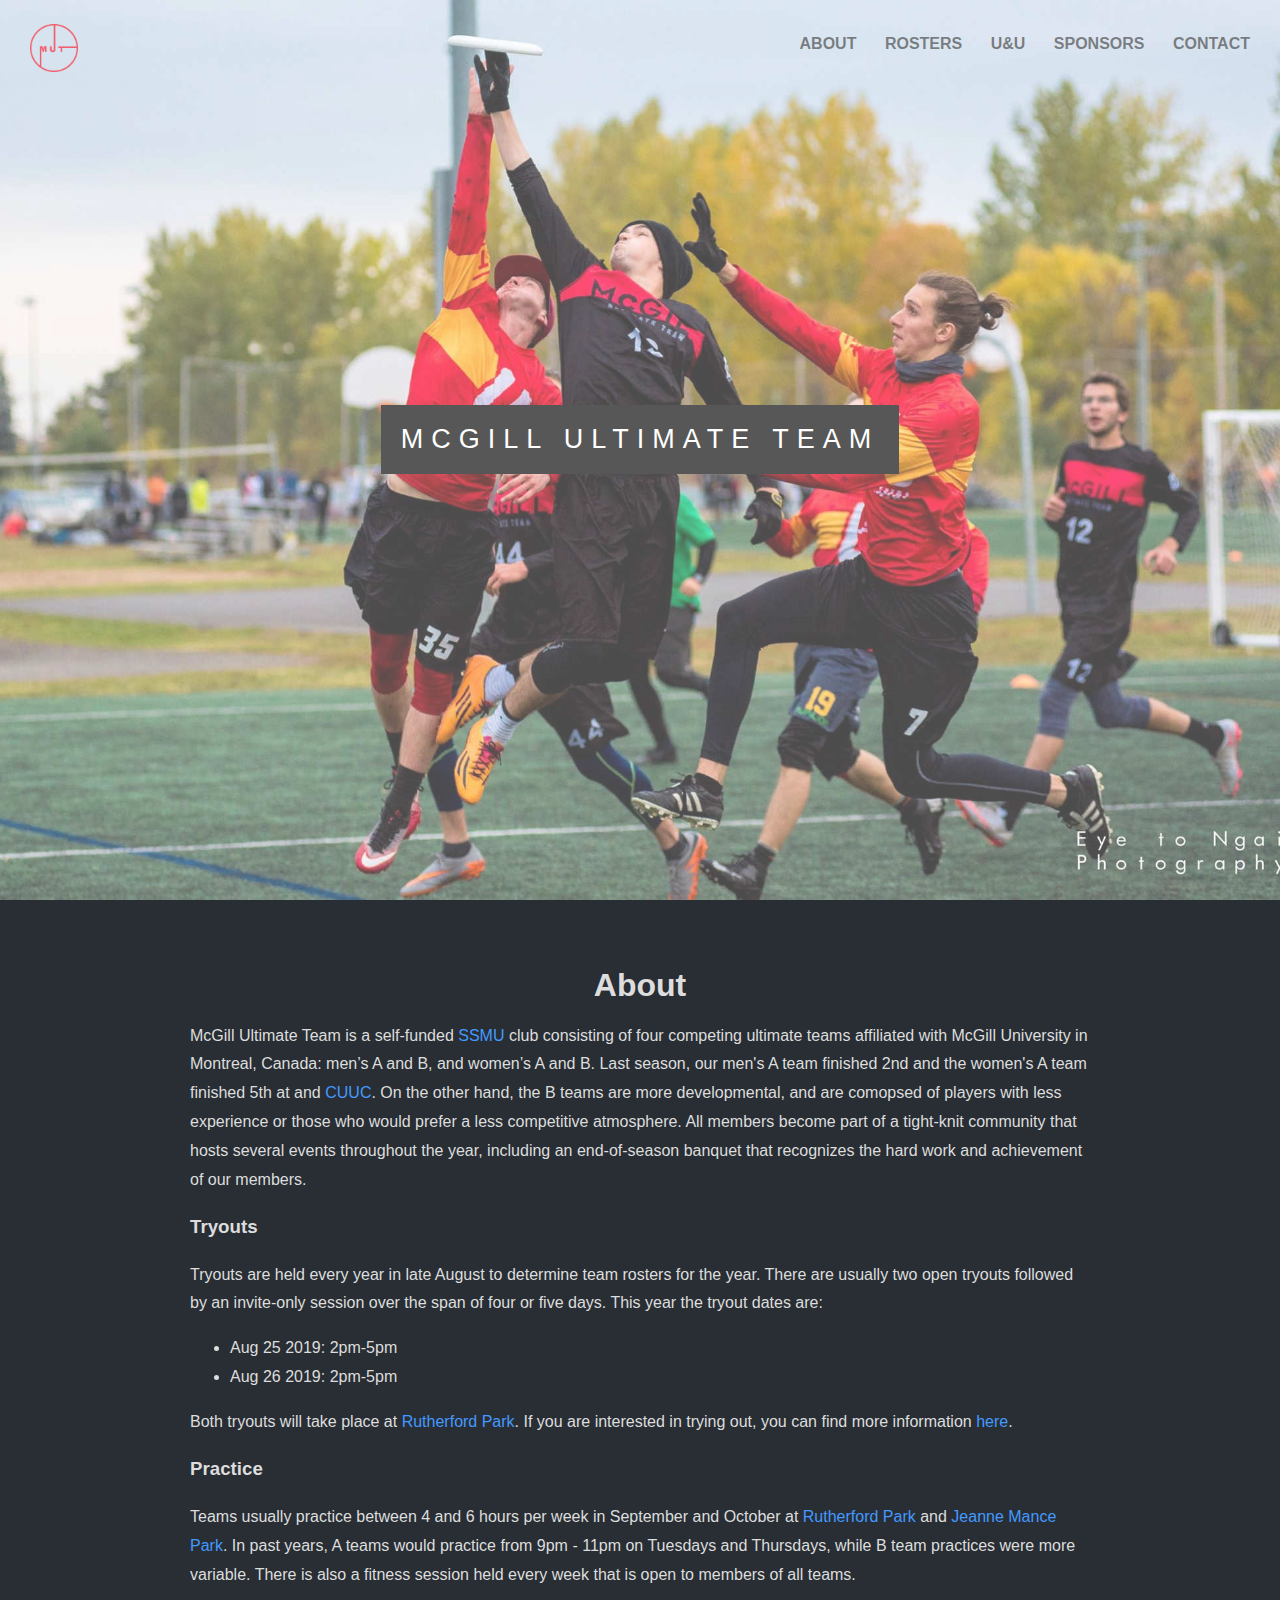
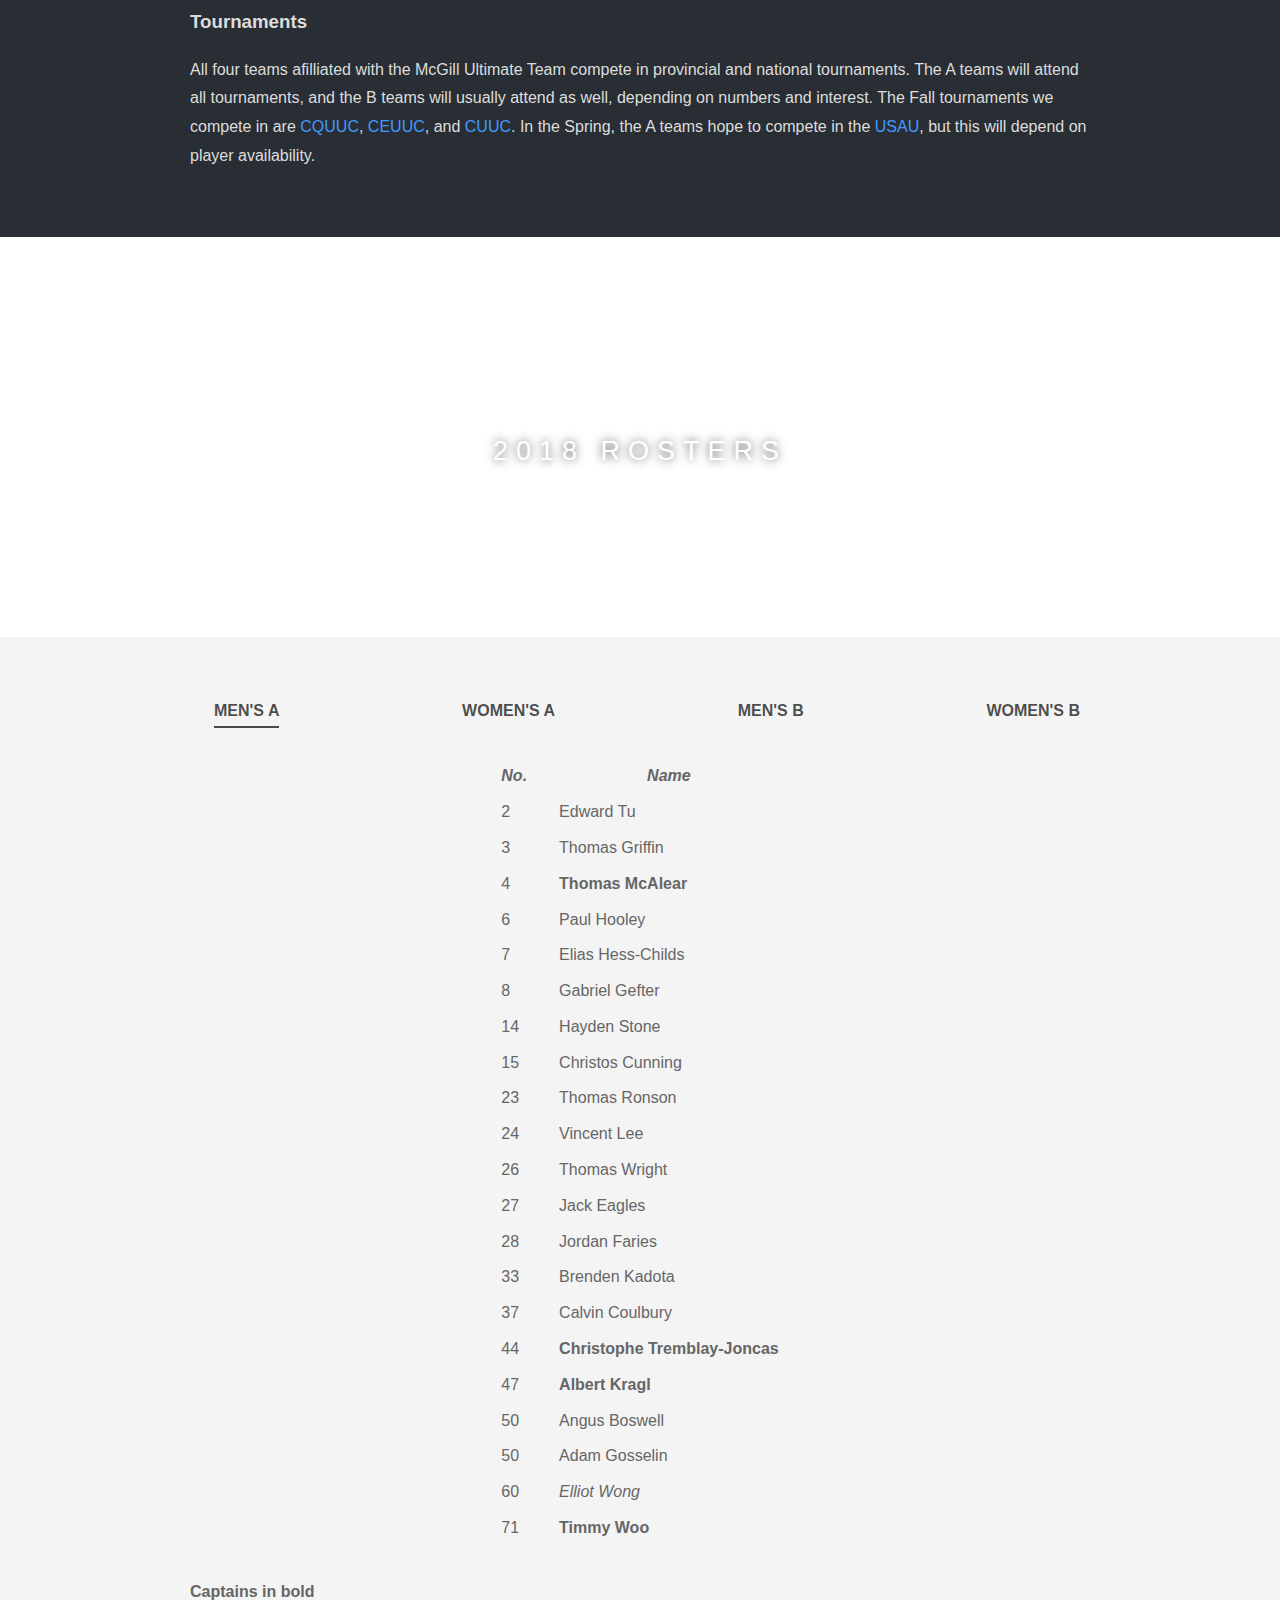
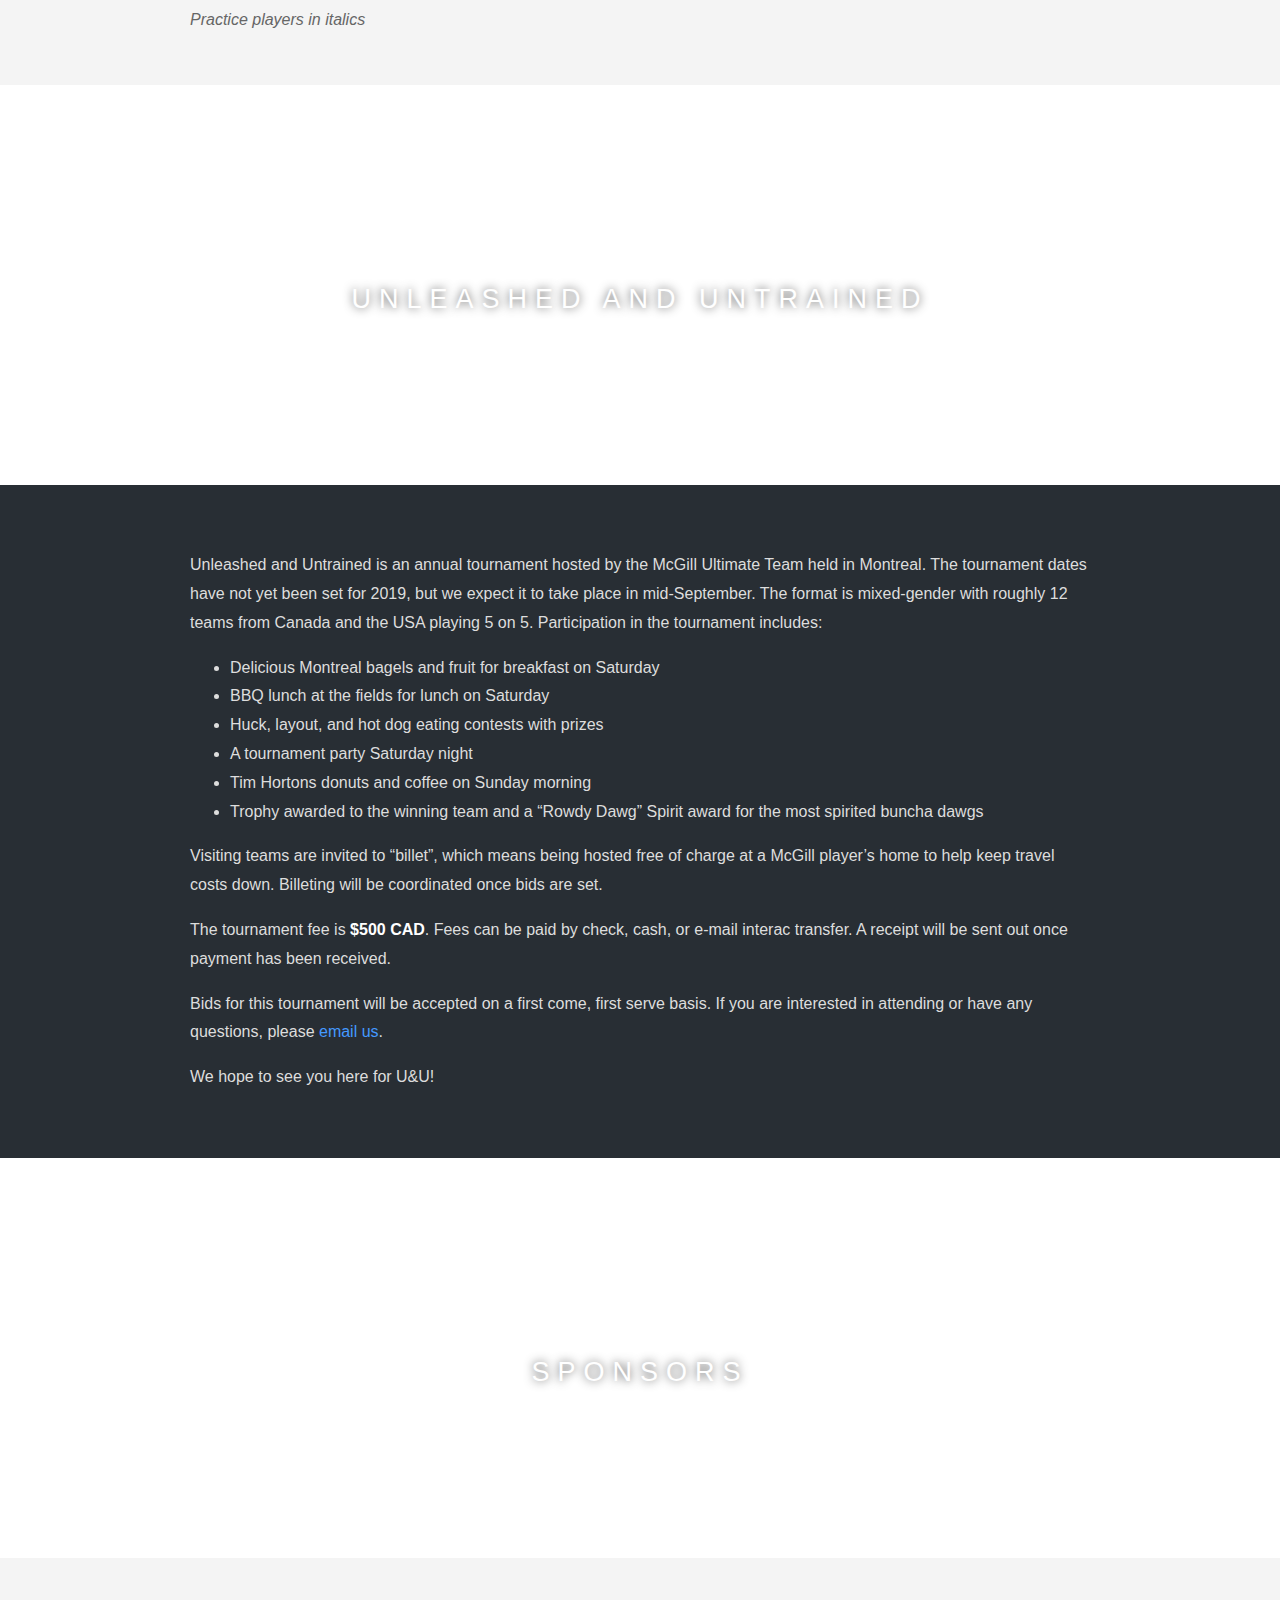
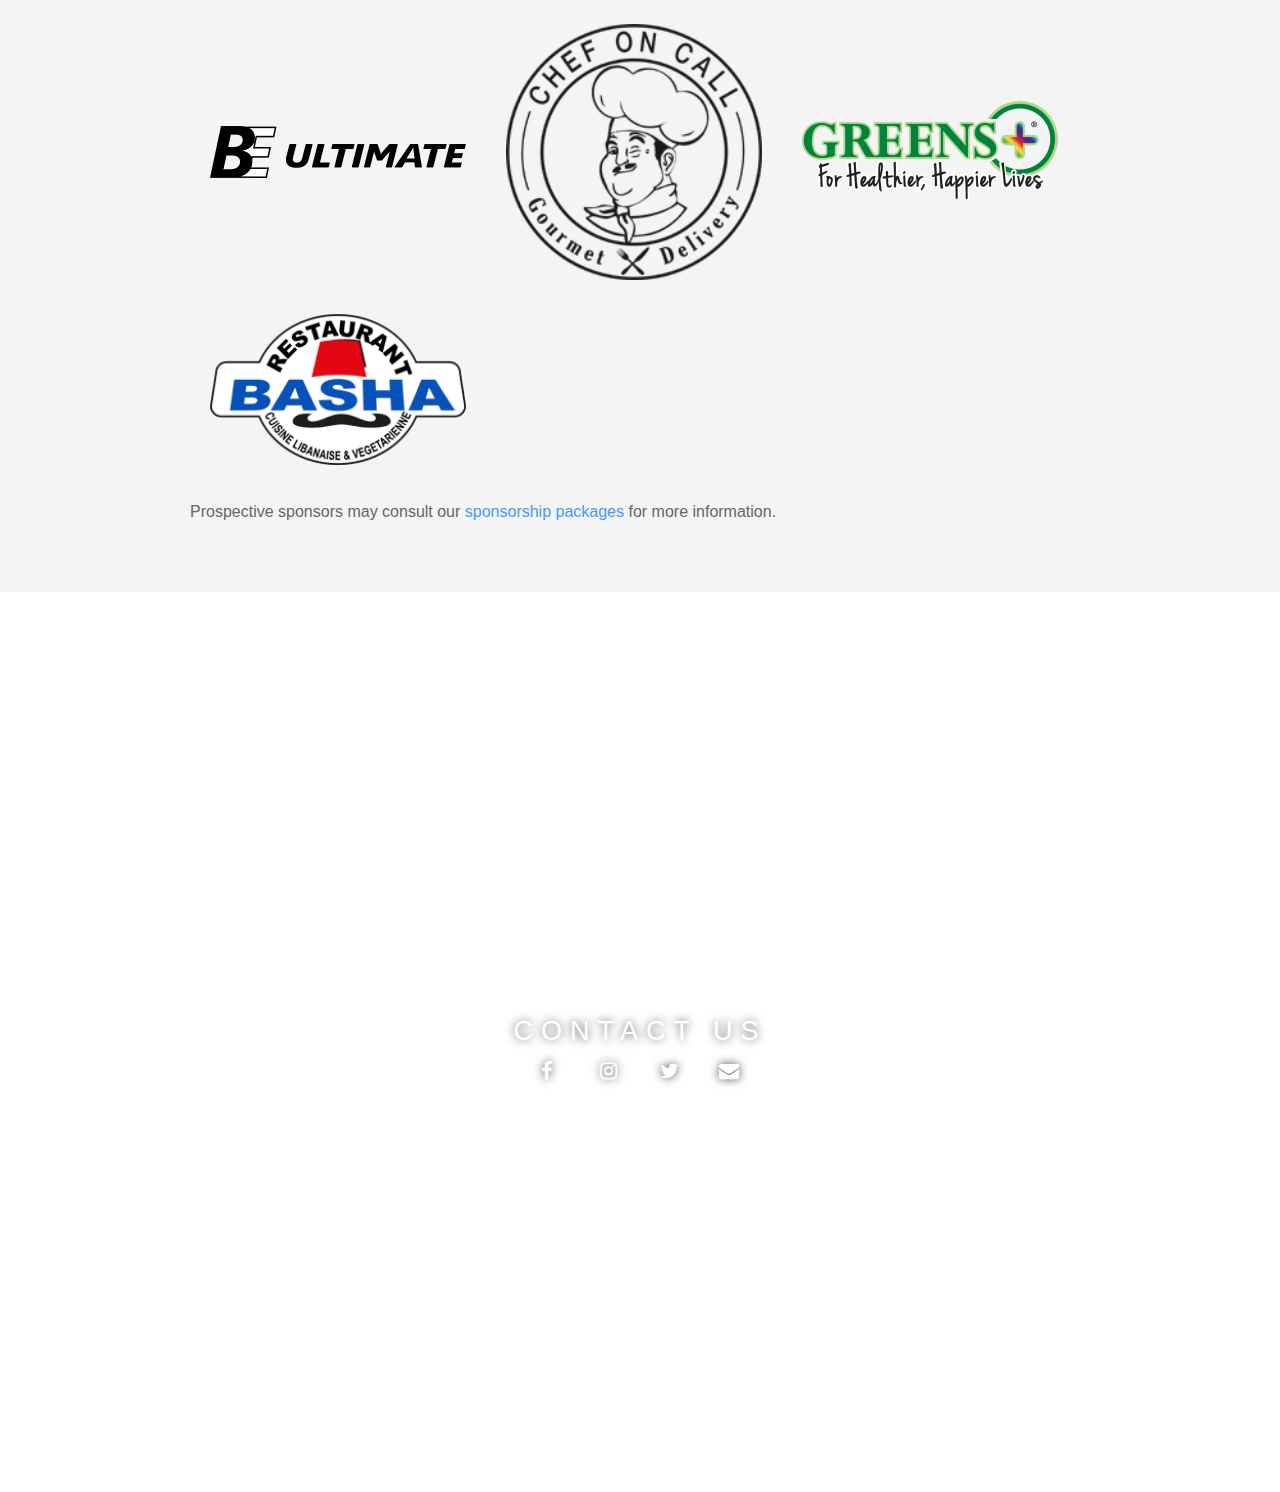
==== index.html @ 2e37d6cc "added 2019 tryout information" ====
<!DOCTYPE html>
<html lang="en">
<head>
    <meta charset="UTF-8">
    <meta name="viewport" content="width=device-width, initial-scale=1.0">
    <meta http-equiv="X-UA-Compatible" content="ie=edge">
    <link rel="stylesheet" href="https://cdnjs.cloudflare.com/ajax/libs/font-awesome/4.7.0/css/font-awesome.min.css">
    <link rel="stylesheet" href="/css/styles.css">
    <link rel="apple-touch-icon" sizes="180x180" href="/favicon/apple-touch-icon.png">
    <link rel="icon" type="image/png" sizes="32x32" href="/favicon/favicon-32x32.png">
    <link rel="icon" type="image/png" sizes="16x16" href="/favicon/favicon-16x16.png">
    <link rel="manifest" href="/favicon/site.webmanifest">
    <meta name="msapplication-TileColor" content="#da532c">
    <meta name="theme-color" content="#ffffff">
    <meta name="google-site-verification" content="FgUb_SBC4VTtTPXOZogwr8uGhumim3ZcW6LK8momOyA" />
    <title>McGill Ultimate Team</title>
</head>
<body>
    <div class="pimg1">
        <div class="logo">
            <img src="/img/logo.png" alt="">
        </div>
        <nav id="main-nav">
            <a href="#about" id="view-about">About</a>
            <a href="#roster" id="view-roster">Rosters</a>
            <a href="#uandu" id="view-uandu">U&amp;U</a>
            <a href="#sponsors" id="view-sponsors">Sponsors</a>
            <a href="#contact" id="view-contact">Contact</a>
            <a href="javascript:void(0);" class="icon" id="expand-nav">
                <i class="fa fa-bars"></i>
            </a>
        </nav>
        <div class="ptext">
            <span class="border">
                McGill Ultimate Team
            </span>
        </div>
    </div>

    <div class="section section-dark" id="about">
        <div class="section-text">
            <h1>About</h1>
            <p>
                McGill Ultimate Team is a self-funded <a href="https://ssmu.ca/" target="_blank">SSMU</a> club consisting of four competing ultimate teams affiliated with McGill University in Montreal, Canada: men’s A and B, and women’s A and B. Last season, our men's A team finished 2nd and the women's A team finished 5th at and <a href="https://canadianultimate.com/en_ca/canadian-university-ultimate-championships" target="_blank">CUUC</a>. On the other hand, the B teams are more developmental, and are comopsed of players with less experience or those who would prefer a less competitive atmosphere. All members become part of a tight-knit community that hosts several events throughout the year, including an end-of-season banquet that recognizes the hard work and achievement of our members.
            </p>
            <h3>Tryouts</h3>
            <p>
                Tryouts are held every year in late August to determine team rosters for the year. There are usually two open tryouts followed by an invite-only session over the span of four or five days. This year the tryout dates are:
                <ul>
                    <li>Aug 25 2019: 2pm-5pm</li>
                    <li>Aug 26 2019: 2pm-5pm</li>
                </ul>
                Both tryouts will take place at <a href="https://www.google.com/maps/place/Rutherford+Park/@45.5067225,-73.5821244,17z/data=!3m1!4b1!4m5!3m4!1s0x4cc91b7ed8a528b9:0x4886bb8aa940d06d!8m2!3d45.5067188!4d-73.5799304?hl=en" target="_blank">Rutherford Park</a>.

                If you are interested in trying out, you can find more information <a href="https://www.facebook.com/events/470593813741664" target="_blank">here</a>.
            </p>
            <h3>Practice</h3>
            <p>
                Teams usually practice between 4 and 6 hours per week in September and October at <a href="https://www.google.com/maps/place/Rutherford+Park/@45.5067225,-73.5821244,17z/data=!3m1!4b1!4m5!3m4!1s0x4cc91b7ed8a528b9:0x4886bb8aa940d06d!8m2!3d45.5067188!4d-73.5799304?hl=en" target="_blank">Rutherford Park</a> and <a href="https://www.google.com/maps/place/Jeanne-Mance+Park/@45.5138534,-73.5802589,17z/data=!4m5!3m4!1s0x4cc91a328780153f:0x3727e82292bff170!8m2!3d45.5152453!4d-73.5830235?hl=en" target="_blank">Jeanne Mance Park</a>. In past years, A teams would practice from 9pm - 11pm on Tuesdays and Thursdays, while B team practices were more variable. There is also a fitness session held every week that is open to members of all teams.
            </p>
            <h3>Tournaments</h3>
            <p>
                All four teams afilliated with the McGill Ultimate Team compete in provincial and national tournaments. The A teams will attend all tournaments, and the B teams will usually attend as well, depending on numbers and interest. The Fall tournaments we compete in are <a href="https://fqu.ca/evenements/?eventCat=CQUUC" target="_blank">CQUUC</a>, <a href="https://canadianultimate.com/canadian-eastern-university-ultimate-championships-ceuuc" target="_blank">CEUUC</a>, and <a href="https://canadianultimate.com/en_ca/canadian-university-ultimate-championships" target="_blank">CUUC</a>. In the Spring, the A teams hope to compete in the <a href="https://www.usaultimate.org/college/" target="_blank">USAU</a>, but this will depend on player availability.
            </p>
        </div>
    </div>

    <div class="pimg2" id="roster-title">
        <div class="ptext">
            <span class="border trans">
                2018 Rosters
            </span>
        </div>
    </div>

    <div class="section section-light" id="roster">
        <div class="section-text">
            <div class="wrapper">
                <nav id="roster-nav">
                    <a href="#mens-a" id="view-ma" class="highlight">Men's A</a>
                    <a href="#womens-a" id="view-wa">Women's A</a>
                    <a href="#mens-b" id="view-mb">Men's B</a>
                    <a href="#womens-b" id="view-wb">Women's B</a>
                </nav>
            </div>
            <br>
            <div class="row">
                <div class="column">
                    <table id="roster-table">
                        <thead>
                            <tr>
                                <th>No.</th>
                                <th>Name</th>
                            </tr>
                        </thead>
                        <tbody>
                            <tr><td>2</td><td>Edward Tu</td></tr><tr><td>3</td><td>Thomas Griffin</td></tr><tr><td>4</td><td><strong>Thomas McAlear</strong></td></tr><tr><td>6</td><td>Paul Hooley</td></tr><tr><td>7</td><td>Elias Hess-Childs</td></tr><tr><td>8</td><td>Gabriel Gefter</td></tr><tr><td>14</td><td>Hayden Stone</td></tr><tr><td>15</td><td>Christos Cunning</td></tr><tr><td>23</td><td>Thomas Ronson</td></tr><tr><td>24</td><td>Vincent Lee</td></tr><tr><td>26</td><td>Thomas Wright</td></tr><tr><td>27</td><td>Jack Eagles</td></tr><tr><td>28</td><td>Jordan Faries</td></tr><tr><td>33</td><td>Brenden Kadota</td></tr><tr><td>37</td><td>Calvin Coulbury</td></tr><tr><td>44</td><td><strong>Christophe Tremblay-Joncas</strong></td></tr><tr><td>47</td><td><strong>Albert Kragl</strong></td></tr><tr><td>50</td><td>Angus Boswell</td></tr><tr><td>50</td><td>Adam Gosselin</td></tr><tr><td>60</td><td><i>Elliot Wong</i></td></tr><tr><td>71</td><td><strong>Timmy Woo</strong></td></tr>
                        </tbody>
                    </table>
                </div>
            </div>
            <br>
            <strong>Captains in bold</strong>
            <br>
            <i>Practice players in italics</i>
        </div>
    </div>

    <div class="pimg3" id="uandu-title">
        <div class="ptext">
            <span class="border trans">
                Unleashed and Untrained
            </span>
        </div>
    </div>

    <div class="section section-dark" id="uandu">
        <div class="section-text">
            <p>
                Unleashed and Untrained is an annual tournament hosted by the McGill Ultimate Team held in Montreal. The tournament dates have not yet been set for 2019, but we expect it to take place in mid-September. The format is mixed-gender with roughly 12 teams from Canada and the USA playing 5 on 5. Participation in the tournament includes:
            </p>
            <ul>
                <li>Delicious Montreal bagels and fruit for breakfast on Saturday</li>
                <li>BBQ lunch at the fields for lunch on Saturday</li>
                <li>Huck, layout, and hot dog eating contests with prizes</li>
                <li>A tournament party Saturday night</li>
                <li>Tim Hortons donuts and coffee on Sunday morning</li>
                <li>Trophy awarded to the winning team and a “Rowdy Dawg” Spirit award for the most spirited buncha dawgs</li>
            </ul>
            <p>
                Visiting teams are invited to “billet”, which means being hosted free of charge at a McGill player’s home to help keep travel costs down. Billeting will be coordinated once bids are set.
            </p>
            <p>
                The tournament fee is <strong>$500 CAD</strong>. Fees can be paid by check, cash, or e-mail interac transfer. A receipt will be sent out once payment has been received.
            </p>
            <p>
                Bids for this tournament will be accepted on a first come, first serve basis. If you are interested in attending or have any questions, please <a href="mailto:unleashedanduntrained@gmail.com">email us</a>.
            <p>
                We hope to see you here for U&amp;U!
            </p>
        </div>
    </div>

    <div class="pimg4" id="sponsor-title">
        <div class="ptext">
            <span class="border trans">
                Sponsors
            </span>
        </div>
    </div>

    <div class="section section-light" id="sponsors">
        <div class="section-text">
            <div id="sponsor-list">
                <!-- .sponsor-logo triggers adblock, so these divs are .company-logo -->
                <div class="company-logo">
                    <a href="https://beultimate.com/" target="_blank">
                        <img src="/img/be_ultimate_logo.png" alt="BE Ultimate">
                    </a>
                </div>
                <div class="company-logo">
                    <a href="http://www.chefoncalldelivery.com/" target="_blank">
                        <img src="/img/chef_on_call_logo.png" alt="Chef On Call">
                    </a>
                </div>
                <div class="company-logo">
                    <a href="http://www.greensplus.com" target="_blank">
                        <img src="/img/greens-plus-logo-960x382.png" alt="Green's Plus">
                    </a>
                </div>
                <div class="company-logo">
                    <a href="https://basharestaurants.com/" target="_blank">
                        <img src="/img/basha_logo.png" alt="Basha">
                    </a>
                </div>
            </div>
            <p>
                Prospective sponsors may consult our <a href="/docs/mut_sponsorship.pdf" target="_blank">sponsorship packages</a> for more information.
            </p>
        </div>
    </div>

    <div class="pimg5" id="contact">
        <div class="ptext">
            <span class="border trans">
                Contact Us
                <div id="social">
                    <a href="https://www.facebook.com/mcgillultimateteam" target="_blank" class="fa fa-facebook"></a>
                    <a href="https://www.instagram.com/mcgillultimate" target="_blank" class="fa fa-instagram"></a>
                    <a href="https://twitter.com/mcgillultimate" target="_blank" class="fa fa-twitter"></a>
                    <a href="mailto:mcgillultimate@gmail.com" target="_blank" class="fa fa-envelope"></a>
                </div>
            </span>
        </div>
    </div>

    <script
    src="//code.jquery.com/jquery-3.3.1.min.js"
    integrity="sha256-FgpCb/KJQlLNfOu91ta32o/NMZxltwRo8QtmkMRdAu8="
    crossorigin="anonymous"></script>

    <script src="/js/main.js"></script>
    
</body>
</html>
---- css/styles.css ----
body, html {
    height: 100%;
    margin: 0;
    font-size: 16px;
    font-family: "Lato", sans-serif;
    font-weight: 400;
    line-height: 1.8em;
    color: #666;
}

/* ---Logo and Navigation--- */

.logo {
    float: left;
    margin: 24px 0 0 30px;
}

.logo img {
    width: 48px;
}

#main-nav {
    float: right;
    margin: 30px 30px 0 0;
}

nav a {
    display: inline-block;
    margin-left: 24px;
    font-size: 16px;
    font-weight: 700;
    text-transform: uppercase;
    color: rgba(1, 1, 1, 0.7);
    text-decoration: none;
}

#roster-nav {
    float: center;
    margin: 10px 10px 0 0;
}

nav a:hover {
    color: #000;
}

nav a.icon {
    display: none;
}

.highlight {
    border-bottom: 2px solid rgba(1, 1, 1, 0.7);
}

/* ---Parallax Images--- */

.pimg1, .pimg2, .pimg3, .pimg4, .pimg5 {
    opacity: 0.7;
    position: relative;
    background-position: center;
    background-size: cover;
    background-repeat: no-repeat;
    background-attachment: fixed;
}

.pimg1 {
    background-image: url(../img/background.jpg);
    min-height: 100%;
}

.pimg2 {
    background-image: url(../img/on_the_line.jpg);
    min-height: 400px;
}

.pimg3 {
    background-image: url(../img/women_a_cheer.jpg);
    min-height: 400px;
}

.pimg4 {
    background-image: url(../img/amy_throw.jpg);
    min-height: 400px;
}

.pimg5 {
    background-image: url(../img/jordan.jpg);
    min-height: 100%;
}

.ptext {
    position: absolute;
    top: 45%;
    width: 100%;
    text-align: center;
    color: #000;
    font-size: 27px;
    letter-spacing: 8px;
    text-transform: uppercase;
}

.ptext .border {
    background-color: #111;
    color: #fff;
    padding: 20px;
    display: inline-block;
}

.ptext .border.trans{
    background-color:transparent;
    text-shadow: 0 0 10px #000;
}

/* ---Sections--- */

.section {
    padding: 50px 30px;
}

.section h1 {
    text-align: center;
}

.section-light {
    background-color: #f4f4f4;
    color: #666;
}

.section-dark {
    background-color: #282e34;
    color: #ddd;
}

.section-dark strong {
    color: #fff;
}

.section-text {
    text-align: left;
    max-width: 900px;
    margin: auto;
}

.section a {
    color: #4499ff;
    text-decoration: none;
}

.row {
    display: flex;
}

.row .column {
    display: inline-block;
    margin: auto;
}

.row .column table {
    border-spacing: 30px 5px;
}

.row .column th {
    text-align: center;
    font-style: italic;
}

/* ---Special Formatting--- */

#roster-nav a {
    display: flex;
    font-size: 16px;
    font-weight: 700;
    text-transform: uppercase;
    color: rgba(1, 1, 1, 0.7);
    text-decoration: none;
}

#roster-nav {
    display: flex; 
    justify-content: space-between;
    flex-flow: row wrap;
}

#sponsor-list {
    margin: 0 auto;
    width: 900px;
    padding-left: 0;
    font-size: 0;
}

.company-logo {
    display: inline-block;
    font-size: 18px;
    list-style-type: none;
    width: 256px;
    line-height: 50px;
    margin: 16px 20px;
    box-sizing: border-box;
    text-align: center;
}

.company-logo img {
    width: 256px;
    transition: opacity .2s, visibility .2s;
    vertical-align: middle;
}

.company-logo img:hover {
    opacity: 0.7;
}

#social {
    text-align: center;
}

/* ---Font Awesome Icons--- */
div > .fa {
    padding: 10px;
    font-size: 20px;
    width: 20px;
    text-align: center;
	text-decoration: none;
	/* border-radius: 50%; */
    margin: 5px 2px;
	/* background: #444; */
	color: #fff;
}

div > .fa:hover {
    opacity: 0.7;
}

/* ---Different Screen Sizes--- */

@media screen and (max-width: 720px) {
    .pimg1, .pimg2, .pimg3, .pimg4, .pimg5 {
        background-attachment: scroll;
    }

    nav a {
        display: none;
    }

    nav a.icon {
        float: right;
        display: block;
    }

    nav.responsive {
        position: relative;
    }

    nav.responsive a.icon {
        position: absolute;
        right: 0;
        top: 0;
    } 

    nav.responsive a {
        float: none;
        display: block;
        text-align: left;
    }
}

@media screen and (min-width: 721px) and (max-width: 1020px) {
    #sponsor-list {
        width: 600px;
    }
}

@media screen and (min-width: 421px) and (max-width: 720px) {
    #sponsor-list {
        width: 300px;
    }
}

@media screen and (max-width: 420px) {
    #sponsor-list {
        width: 100%;
    }

    .company-logo {
        width: 100%;
        padding: 16px 16px;
        margin: 0;
    }

    .company-logo img {
        width: 100%;
    }
}

@media screen and (max-width: 489px) {
    #roster-nav {
        display: inline-block;
        text-align: center;
    }
    .wrapper {
        display: flex;
        justify-content: center;
        align-items: center;
    }
}
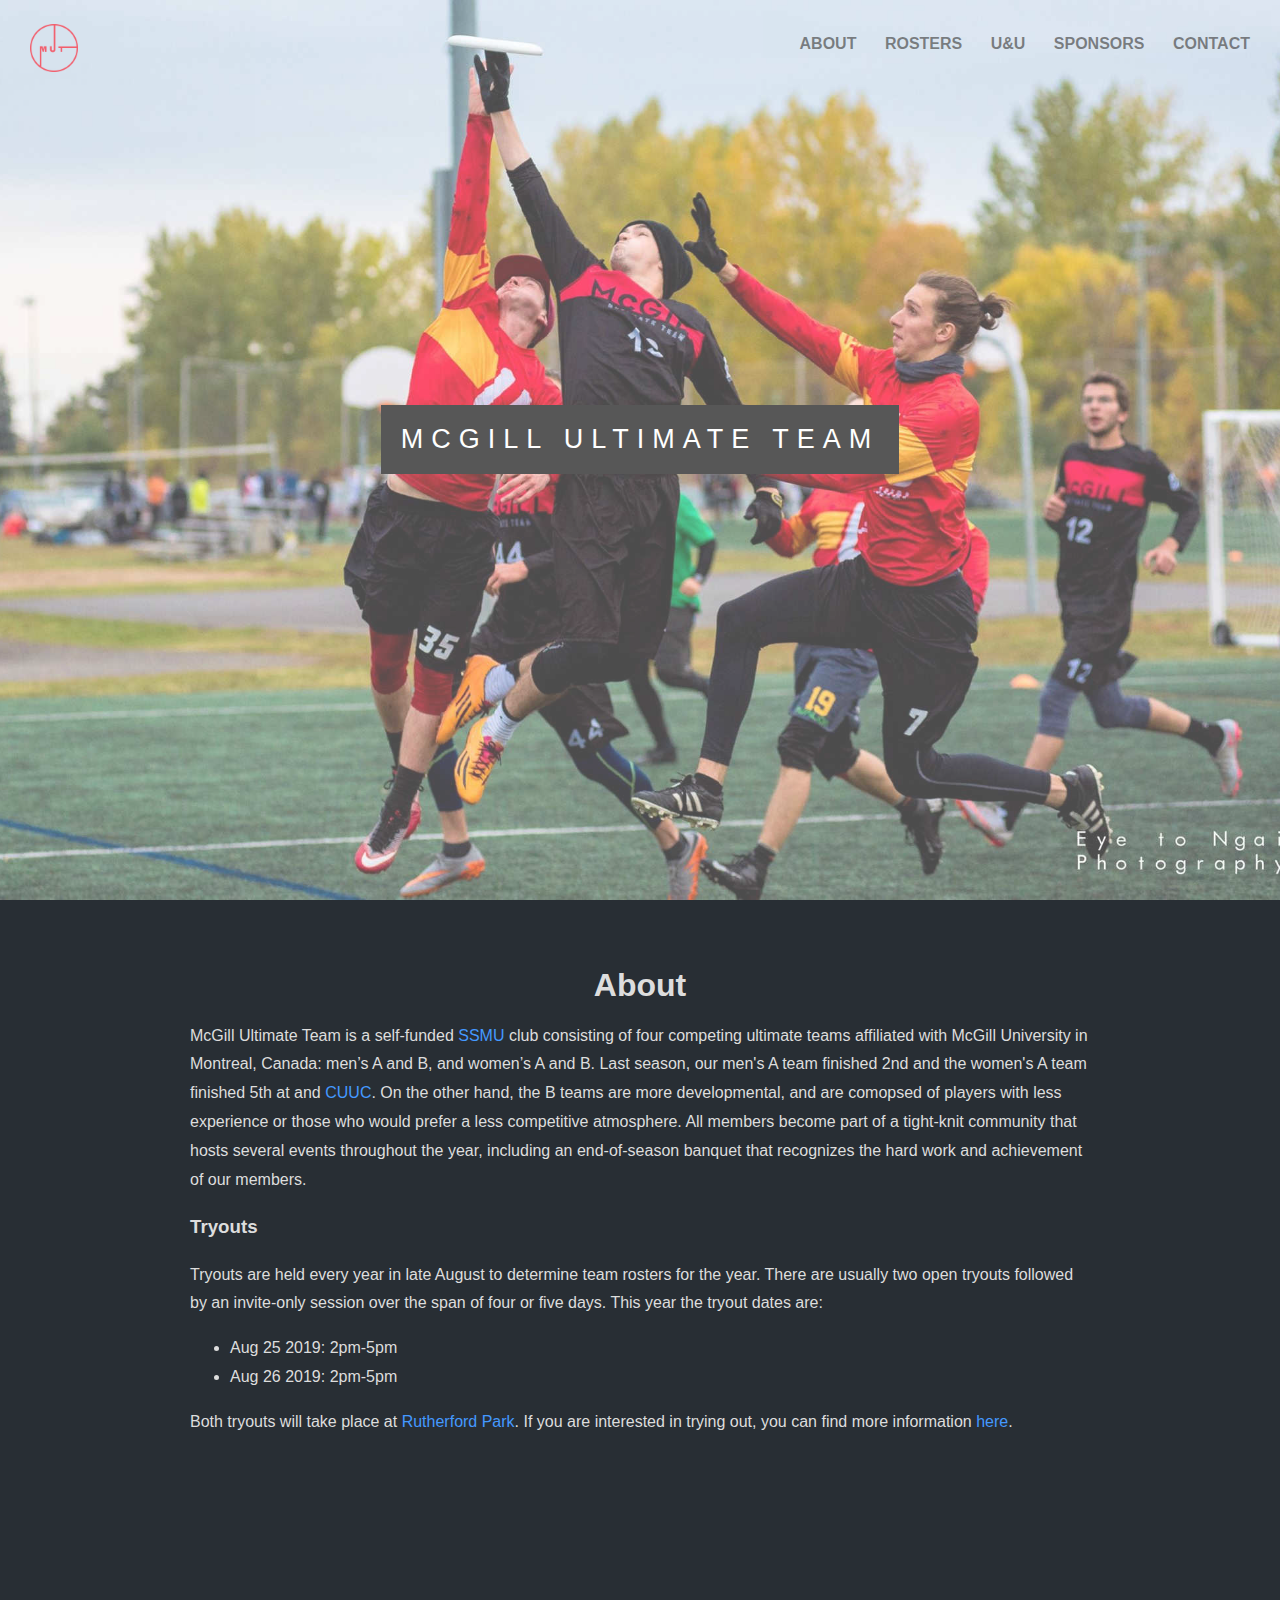
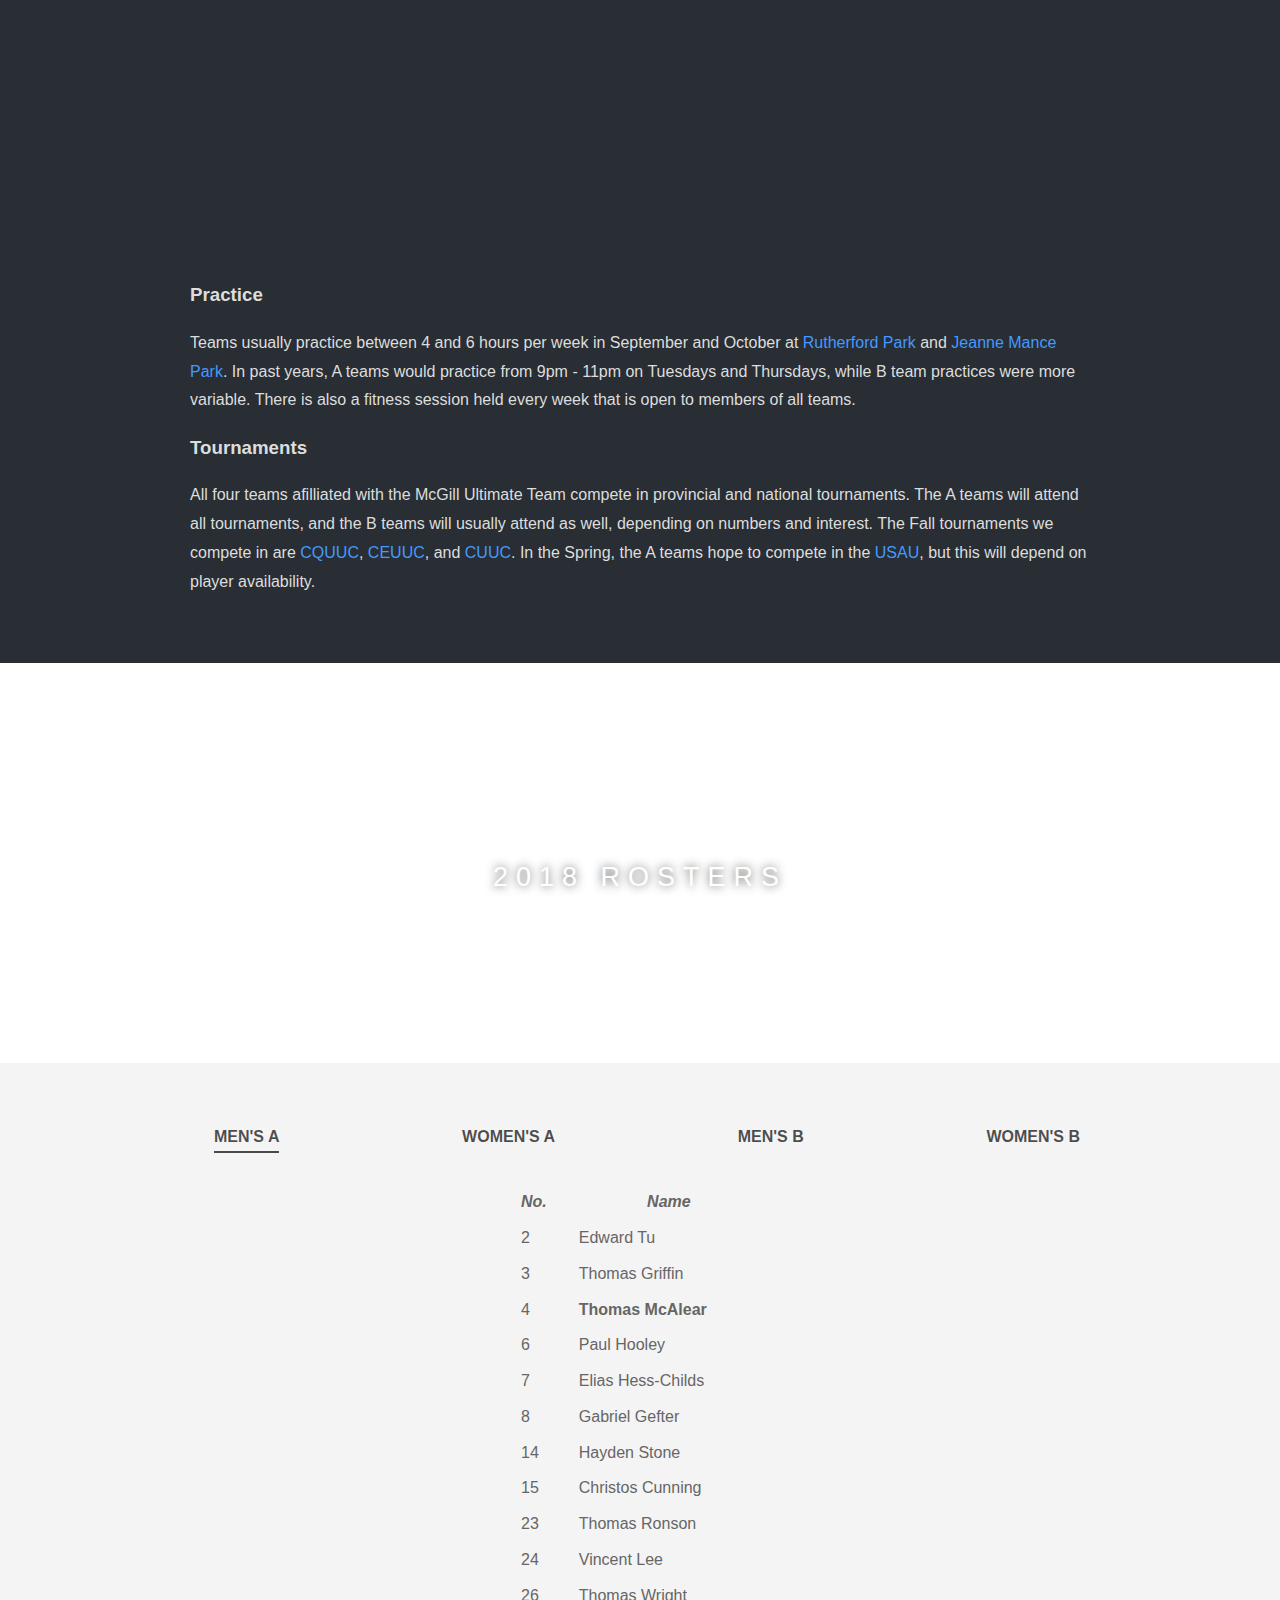
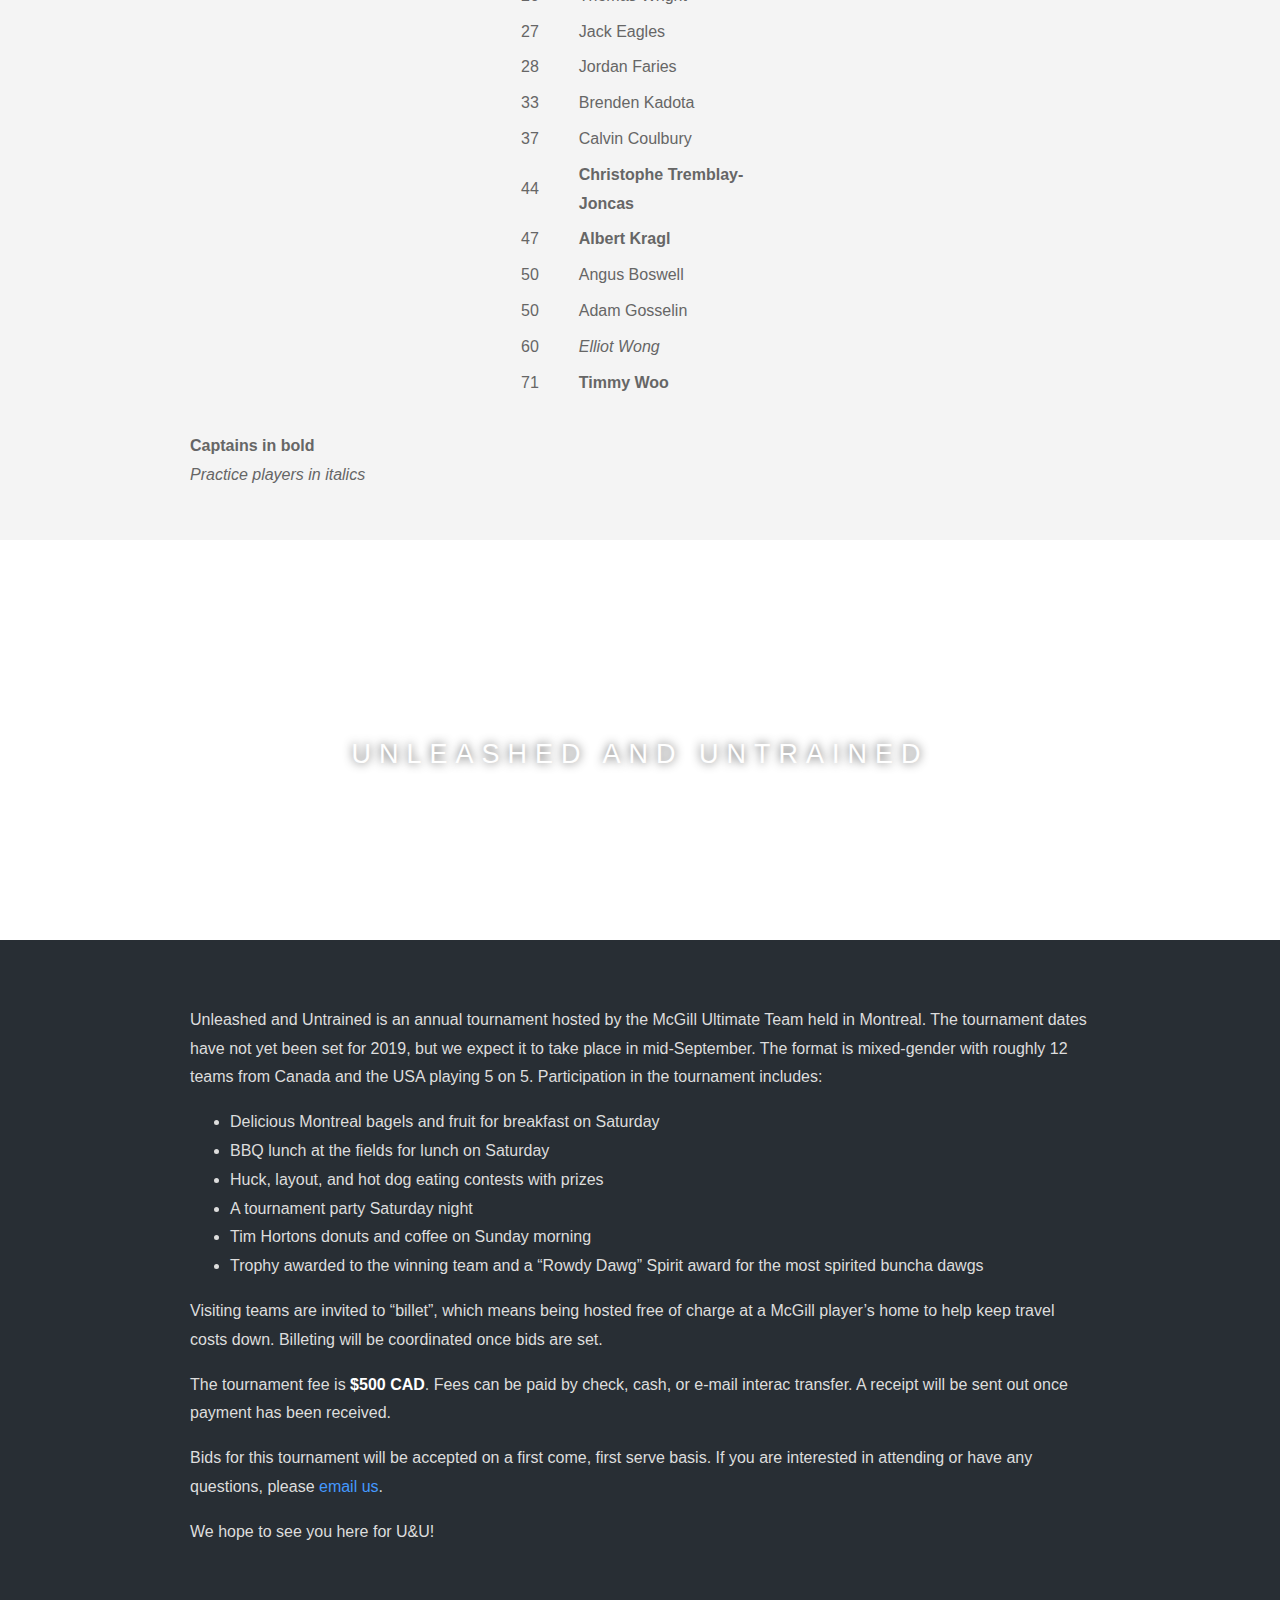
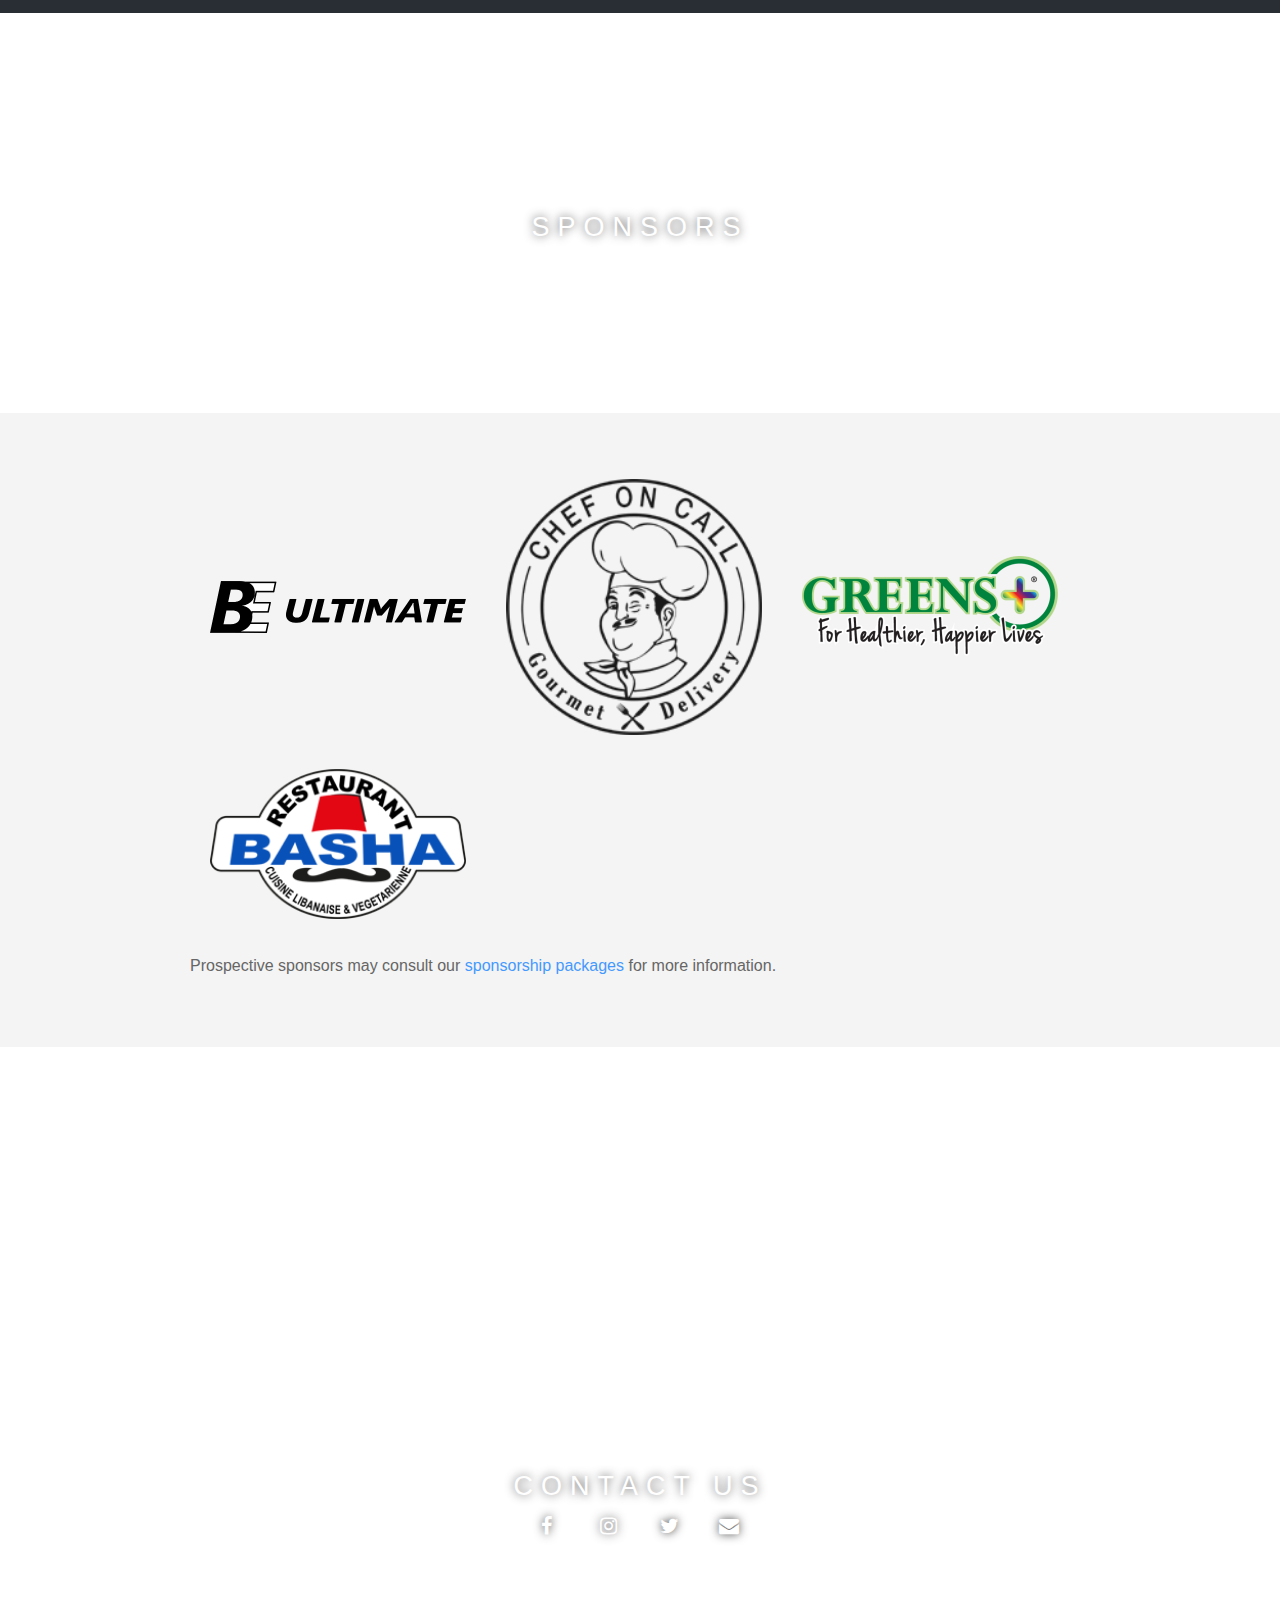
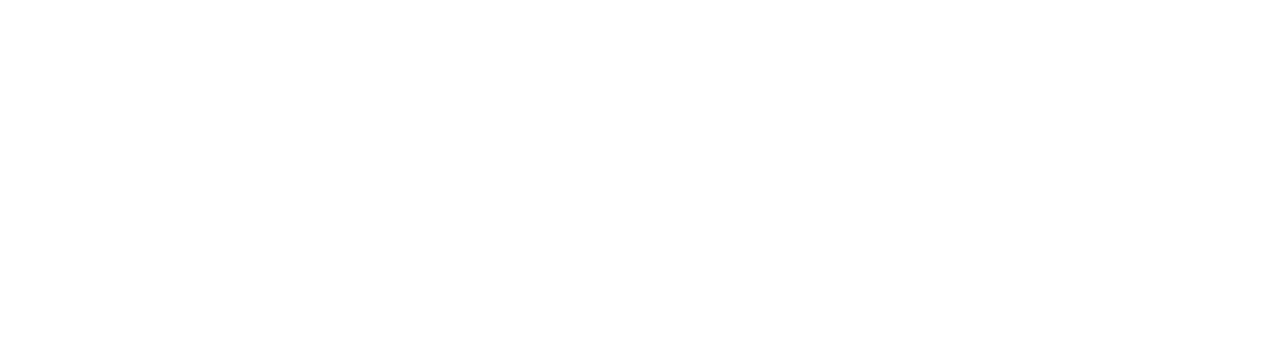
==== commit 862b4e03: "Added Google maps embed for tryouts location and formatted code with the Prettier extension" ====
--- a/index.html
+++ b/index.html
@@ -54,6 +54,9 @@
 
                 If you are interested in trying out, you can find more information <a href="https://www.facebook.com/events/470593813741664" target="_blank">here</a>.
             </p>
+            <div style="text-align: center">
+                <iframe src="https://www.google.com/maps/embed?pb=!1m18!1m12!1m3!1d2796.166899228852!2d-73.58211908444115!3d45.50671877910139!2m3!1f0!2f0!3f0!3m2!1i1024!2i768!4f13.1!3m3!1m2!1s0x4cc91b7ed8a528b9%3A0x4886bb8aa940d06d!2sRutherford+Park!5e0!3m2!1sen!2sus!4v1562394798166!5m2!1sen!2sus" frameborder="0" id="tryout-map" allowfullscreen></iframe>
+            </div>
             <h3>Practice</h3>
             <p>
                 Teams usually practice between 4 and 6 hours per week in September and October at <a href="https://www.google.com/maps/place/Rutherford+Park/@45.5067225,-73.5821244,17z/data=!3m1!4b1!4m5!3m4!1s0x4cc91b7ed8a528b9:0x4886bb8aa940d06d!8m2!3d45.5067188!4d-73.5799304?hl=en" target="_blank">Rutherford Park</a> and <a href="https://www.google.com/maps/place/Jeanne-Mance+Park/@45.5138534,-73.5802589,17z/data=!4m5!3m4!1s0x4cc91a328780153f:0x3727e82292bff170!8m2!3d45.5152453!4d-73.5830235?hl=en" target="_blank">Jeanne Mance Park</a>. In past years, A teams would practice from 9pm - 11pm on Tuesdays and Thursdays, while B team practices were more variable. There is also a fitness session held every week that is open to members of all teams.
--- a/css/styles.css
+++ b/css/styles.css
@@ -1,303 +1,336 @@
-body, html {
-    height: 100%;
-    margin: 0;
-    font-size: 16px;
-    font-family: "Lato", sans-serif;
-    font-weight: 400;
-    line-height: 1.8em;
-    color: #666;
+body,
+html {
+  height: 100%;
+  margin: 0;
+  font-size: 16px;
+  font-family: "Lato", sans-serif;
+  font-weight: 400;
+  line-height: 1.8em;
+  color: #666;
 }
 
 /* ---Logo and Navigation--- */
 
 .logo {
-    float: left;
-    margin: 24px 0 0 30px;
+  float: left;
+  margin: 24px 0 0 30px;
 }
 
 .logo img {
-    width: 48px;
+  width: 48px;
 }
 
 #main-nav {
-    float: right;
-    margin: 30px 30px 0 0;
+  float: right;
+  margin: 30px 30px 0 0;
 }
 
 nav a {
-    display: inline-block;
-    margin-left: 24px;
-    font-size: 16px;
-    font-weight: 700;
-    text-transform: uppercase;
-    color: rgba(1, 1, 1, 0.7);
-    text-decoration: none;
+  display: inline-block;
+  margin-left: 24px;
+  font-size: 16px;
+  font-weight: 700;
+  text-transform: uppercase;
+  color: rgba(1, 1, 1, 0.7);
+  text-decoration: none;
 }
 
 #roster-nav {
-    float: center;
-    margin: 10px 10px 0 0;
+  float: center;
+  margin: 10px 10px 0 0;
 }
 
 nav a:hover {
-    color: #000;
+  color: #000;
 }
 
 nav a.icon {
-    display: none;
+  display: none;
 }
 
 .highlight {
-    border-bottom: 2px solid rgba(1, 1, 1, 0.7);
+  border-bottom: 2px solid rgba(1, 1, 1, 0.7);
 }
 
 /* ---Parallax Images--- */
 
-.pimg1, .pimg2, .pimg3, .pimg4, .pimg5 {
-    opacity: 0.7;
-    position: relative;
-    background-position: center;
-    background-size: cover;
-    background-repeat: no-repeat;
-    background-attachment: fixed;
+.pimg1,
+.pimg2,
+.pimg3,
+.pimg4,
+.pimg5 {
+  opacity: 0.7;
+  position: relative;
+  background-position: center;
+  background-size: cover;
+  background-repeat: no-repeat;
+  background-attachment: fixed;
 }
 
 .pimg1 {
-    background-image: url(../img/background.jpg);
-    min-height: 100%;
+  background-image: url(../img/background.jpg);
+  min-height: 100%;
 }
 
 .pimg2 {
-    background-image: url(../img/on_the_line.jpg);
-    min-height: 400px;
+  background-image: url(../img/on_the_line.jpg);
+  min-height: 400px;
 }
 
 .pimg3 {
-    background-image: url(../img/women_a_cheer.jpg);
-    min-height: 400px;
+  background-image: url(../img/women_a_cheer.jpg);
+  min-height: 400px;
 }
 
 .pimg4 {
-    background-image: url(../img/amy_throw.jpg);
-    min-height: 400px;
+  background-image: url(../img/amy_throw.jpg);
+  min-height: 400px;
 }
 
 .pimg5 {
-    background-image: url(../img/jordan.jpg);
-    min-height: 100%;
+  background-image: url(../img/jordan.jpg);
+  min-height: 100%;
 }
 
 .ptext {
-    position: absolute;
-    top: 45%;
-    width: 100%;
-    text-align: center;
-    color: #000;
-    font-size: 27px;
-    letter-spacing: 8px;
-    text-transform: uppercase;
+  position: absolute;
+  top: 45%;
+  width: 100%;
+  text-align: center;
+  color: #000;
+  font-size: 27px;
+  letter-spacing: 8px;
+  text-transform: uppercase;
 }
 
 .ptext .border {
-    background-color: #111;
-    color: #fff;
-    padding: 20px;
-    display: inline-block;
-}
-
-.ptext .border.trans{
-    background-color:transparent;
-    text-shadow: 0 0 10px #000;
+  background-color: #111;
+  color: #fff;
+  padding: 20px;
+  display: inline-block;
+}
+
+.ptext .border.trans {
+  background-color: transparent;
+  text-shadow: 0 0 10px #000;
 }
 
 /* ---Sections--- */
 
 .section {
-    padding: 50px 30px;
+  padding: 50px 30px;
 }
 
 .section h1 {
-    text-align: center;
+  text-align: center;
 }
 
 .section-light {
-    background-color: #f4f4f4;
-    color: #666;
+  background-color: #f4f4f4;
+  color: #666;
 }
 
 .section-dark {
-    background-color: #282e34;
-    color: #ddd;
+  background-color: #282e34;
+  color: #ddd;
 }
 
 .section-dark strong {
-    color: #fff;
+  color: #fff;
 }
 
 .section-text {
-    text-align: left;
-    max-width: 900px;
-    margin: auto;
+  text-align: left;
+  max-width: 900px;
+  margin: auto;
 }
 
 .section a {
-    color: #4499ff;
-    text-decoration: none;
+  color: #4499ff;
+  text-decoration: none;
 }
 
 .row {
-    display: flex;
+  display: flex;
 }
 
 .row .column {
-    display: inline-block;
-    margin: auto;
+  display: inline-block;
+  margin: auto;
 }
 
 .row .column table {
-    border-spacing: 30px 5px;
+  border-spacing: 30px 5px;
 }
 
 .row .column th {
-    text-align: center;
-    font-style: italic;
+  text-align: center;
+  font-style: italic;
 }
 
 /* ---Special Formatting--- */
 
 #roster-nav a {
-    display: flex;
-    font-size: 16px;
-    font-weight: 700;
-    text-transform: uppercase;
-    color: rgba(1, 1, 1, 0.7);
-    text-decoration: none;
+  display: flex;
+  font-size: 16px;
+  font-weight: 700;
+  text-transform: uppercase;
+  color: rgba(1, 1, 1, 0.7);
+  text-decoration: none;
 }
 
 #roster-nav {
-    display: flex; 
-    justify-content: space-between;
-    flex-flow: row wrap;
+  display: flex;
+  justify-content: space-between;
+  flex-flow: row wrap;
+}
+
+#roster-table {
+  max-width: 300px;
 }
 
 #sponsor-list {
-    margin: 0 auto;
-    width: 900px;
-    padding-left: 0;
-    font-size: 0;
+  margin: 0 auto;
+  width: 900px;
+  padding-left: 0;
+  font-size: 0;
+}
+
+#tryout-map {
+  width: 70%;
+  height: 400px;
+  border: 0;
 }
 
 .company-logo {
-    display: inline-block;
-    font-size: 18px;
-    list-style-type: none;
-    width: 256px;
-    line-height: 50px;
-    margin: 16px 20px;
-    box-sizing: border-box;
-    text-align: center;
+  display: inline-block;
+  font-size: 18px;
+  list-style-type: none;
+  width: 256px;
+  line-height: 50px;
+  margin: 16px 20px;
+  box-sizing: border-box;
+  text-align: center;
 }
 
 .company-logo img {
-    width: 256px;
-    transition: opacity .2s, visibility .2s;
-    vertical-align: middle;
+  width: 256px;
+  transition: opacity 0.2s, visibility 0.2s;
+  vertical-align: middle;
 }
 
 .company-logo img:hover {
-    opacity: 0.7;
+  opacity: 0.7;
 }
 
 #social {
-    text-align: center;
+  text-align: center;
 }
 
 /* ---Font Awesome Icons--- */
 div > .fa {
-    padding: 10px;
-    font-size: 20px;
-    width: 20px;
+  padding: 10px;
+  font-size: 20px;
+  width: 20px;
+  text-align: center;
+  text-decoration: none;
+  /* border-radius: 50%; */
+  margin: 5px 2px;
+  /* background: #444; */
+  color: #fff;
+}
+
+div > .fa:hover {
+  opacity: 0.7;
+}
+
+/* ---Different Screen Sizes--- */
+
+@media screen and (max-width: 720px) {
+  .pimg1,
+  .pimg2,
+  .pimg3,
+  .pimg4,
+  .pimg5 {
+    background-attachment: scroll;
+  }
+
+  nav a {
+    display: none;
+  }
+
+  nav a.icon {
+    float: right;
+    display: block;
+  }
+
+  nav.responsive {
+    position: relative;
+  }
+
+  nav.responsive a.icon {
+    position: absolute;
+    right: 0;
+    top: 0;
+  }
+
+  nav.responsive a {
+    float: none;
+    display: block;
+    text-align: left;
+  }
+}
+
+@media screen and (min-width: 721px) and (max-width: 1020px) {
+  #sponsor-list {
+    width: 600px;
+  }
+}
+
+@media screen and (min-width: 421px) and (max-width: 720px) {
+  #sponsor-list {
+    width: 300px;
+  }
+
+  #tryout-map {
+    position: relative;
+    width: 100%;
+    height: 400px;
+    border: 0;
+  }
+}
+
+@media screen and (max-width: 420px) {
+  #sponsor-list {
+    width: 100%;
+  }
+
+  .company-logo {
+    width: 100%;
+    padding: 16px 16px;
+    margin: 0;
+  }
+
+  .company-logo img {
+    width: 100%;
+  }
+
+  #tryout-map {
+    position: relative;
+    width: 100%;
+    height: 250px;
+    border: 0;
+  }
+}
+
+@media screen and (max-width: 489px) {
+  #roster-nav {
+    display: inline-block;
     text-align: center;
-	text-decoration: none;
-	/* border-radius: 50%; */
-    margin: 5px 2px;
-	/* background: #444; */
-	color: #fff;
-}
-
-div > .fa:hover {
-    opacity: 0.7;
-}
-
-/* ---Different Screen Sizes--- */
-
-@media screen and (max-width: 720px) {
-    .pimg1, .pimg2, .pimg3, .pimg4, .pimg5 {
-        background-attachment: scroll;
-    }
-
-    nav a {
-        display: none;
-    }
-
-    nav a.icon {
-        float: right;
-        display: block;
-    }
-
-    nav.responsive {
-        position: relative;
-    }
-
-    nav.responsive a.icon {
-        position: absolute;
-        right: 0;
-        top: 0;
-    } 
-
-    nav.responsive a {
-        float: none;
-        display: block;
-        text-align: left;
-    }
-}
-
-@media screen and (min-width: 721px) and (max-width: 1020px) {
-    #sponsor-list {
-        width: 600px;
-    }
-}
-
-@media screen and (min-width: 421px) and (max-width: 720px) {
-    #sponsor-list {
-        width: 300px;
-    }
-}
-
-@media screen and (max-width: 420px) {
-    #sponsor-list {
-        width: 100%;
-    }
-
-    .company-logo {
-        width: 100%;
-        padding: 16px 16px;
-        margin: 0;
-    }
-
-    .company-logo img {
-        width: 100%;
-    }
-}
-
-@media screen and (max-width: 489px) {
-    #roster-nav {
-        display: inline-block;
-        text-align: center;
-    }
-    .wrapper {
-        display: flex;
-        justify-content: center;
-        align-items: center;
-    }
-}+  }
+  .wrapper {
+    display: flex;
+    justify-content: center;
+    align-items: center;
+  }
+}
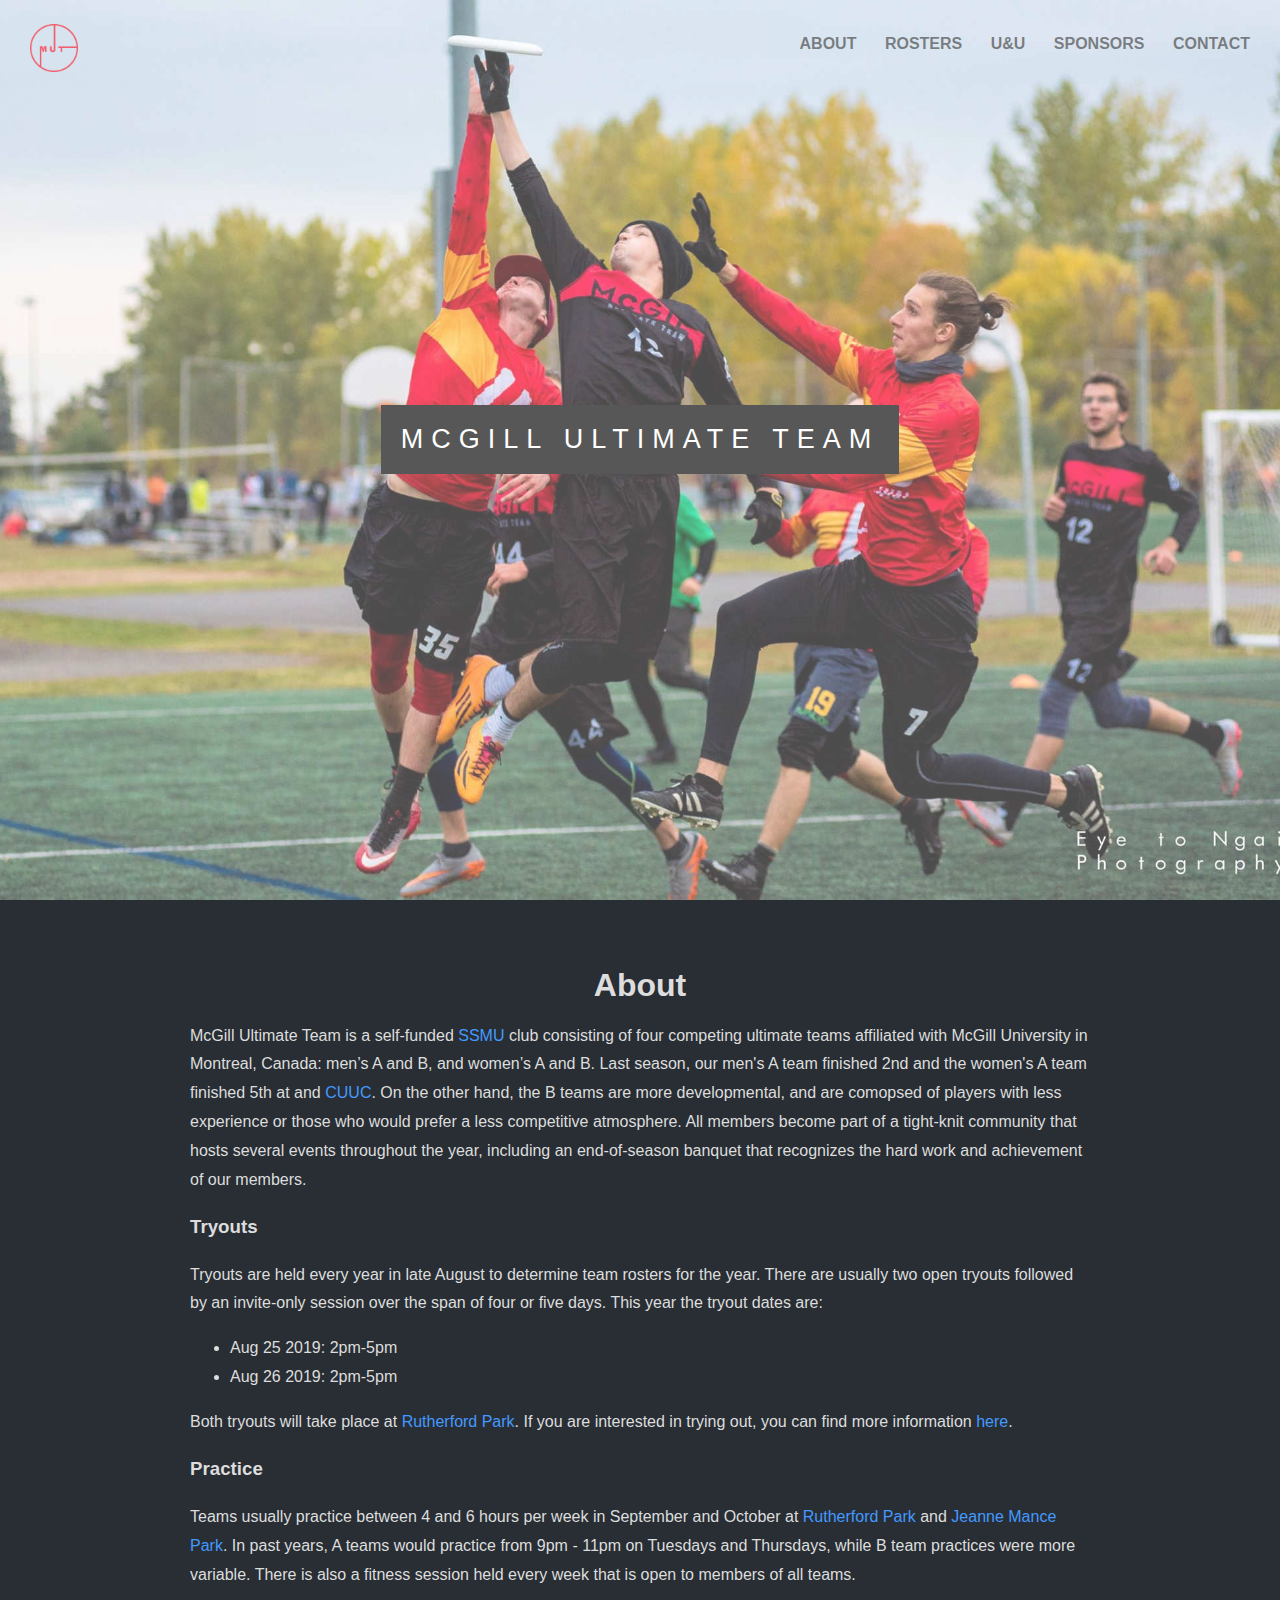
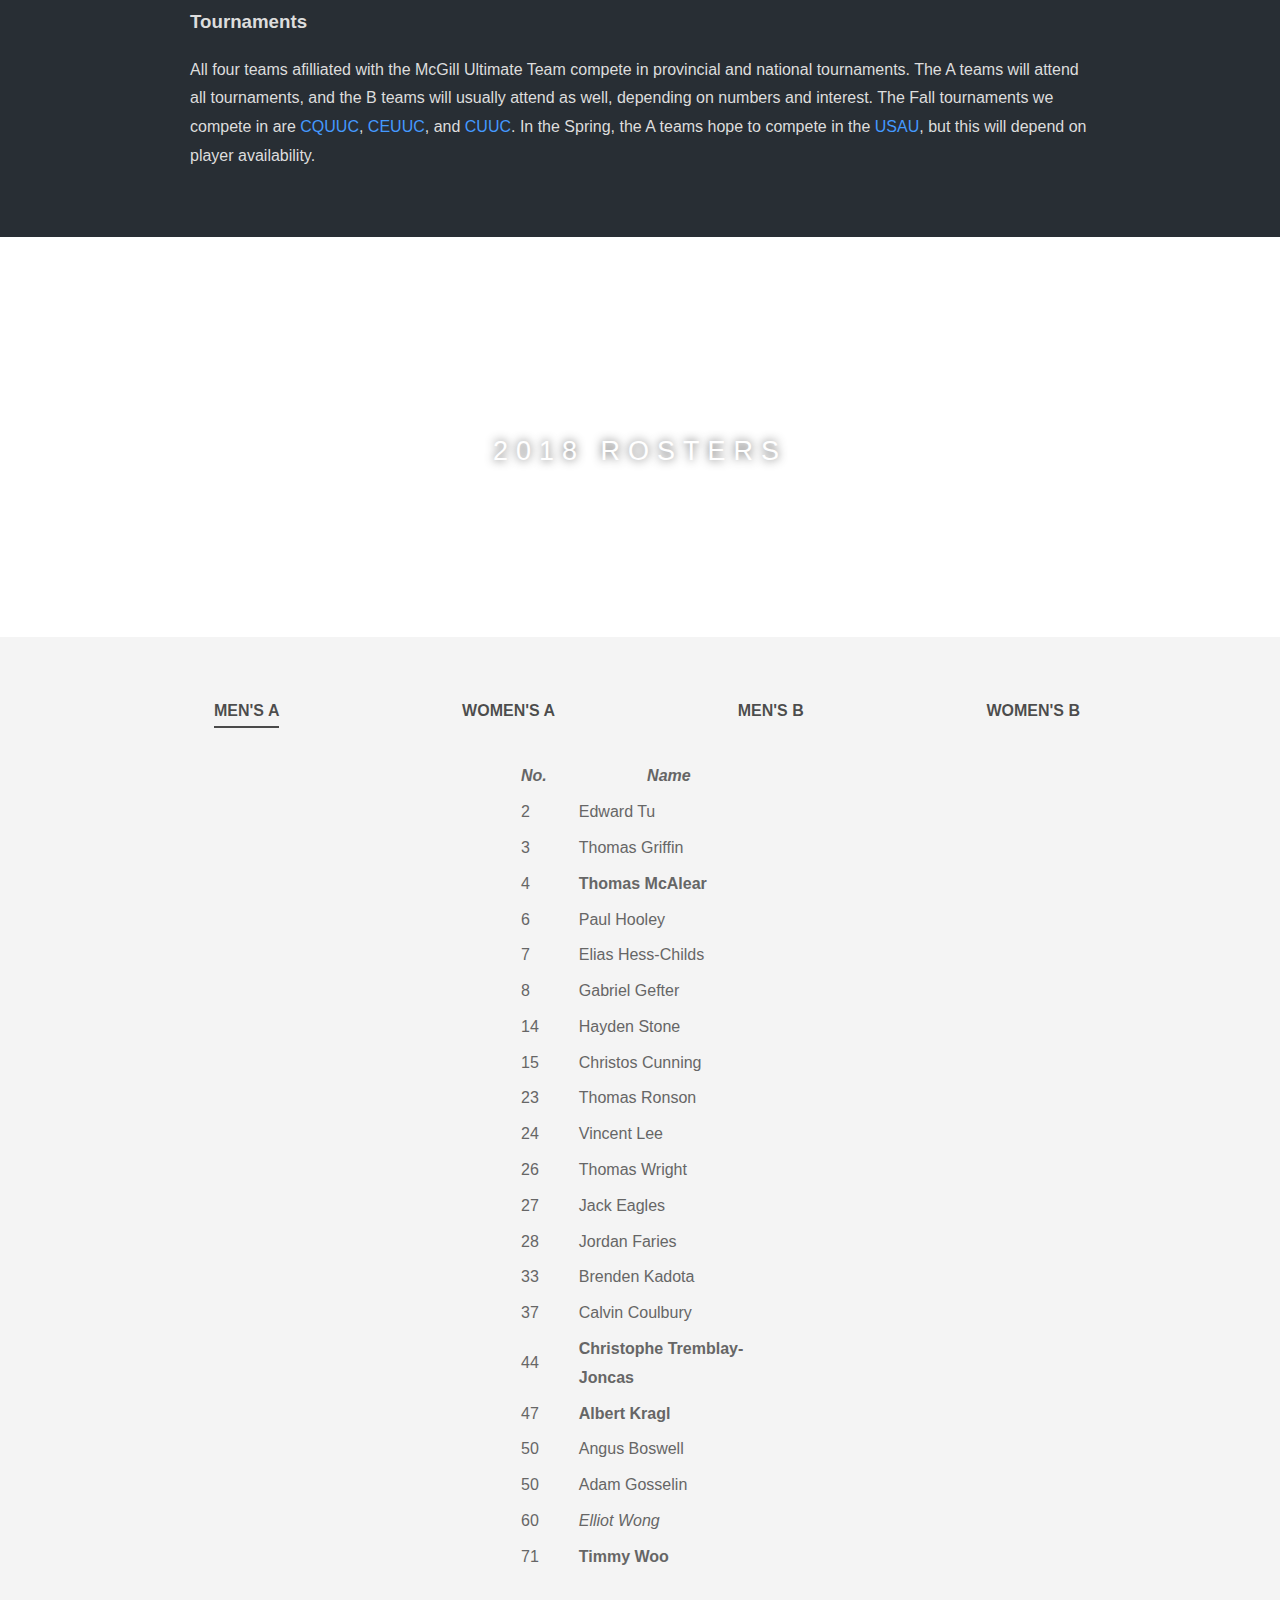
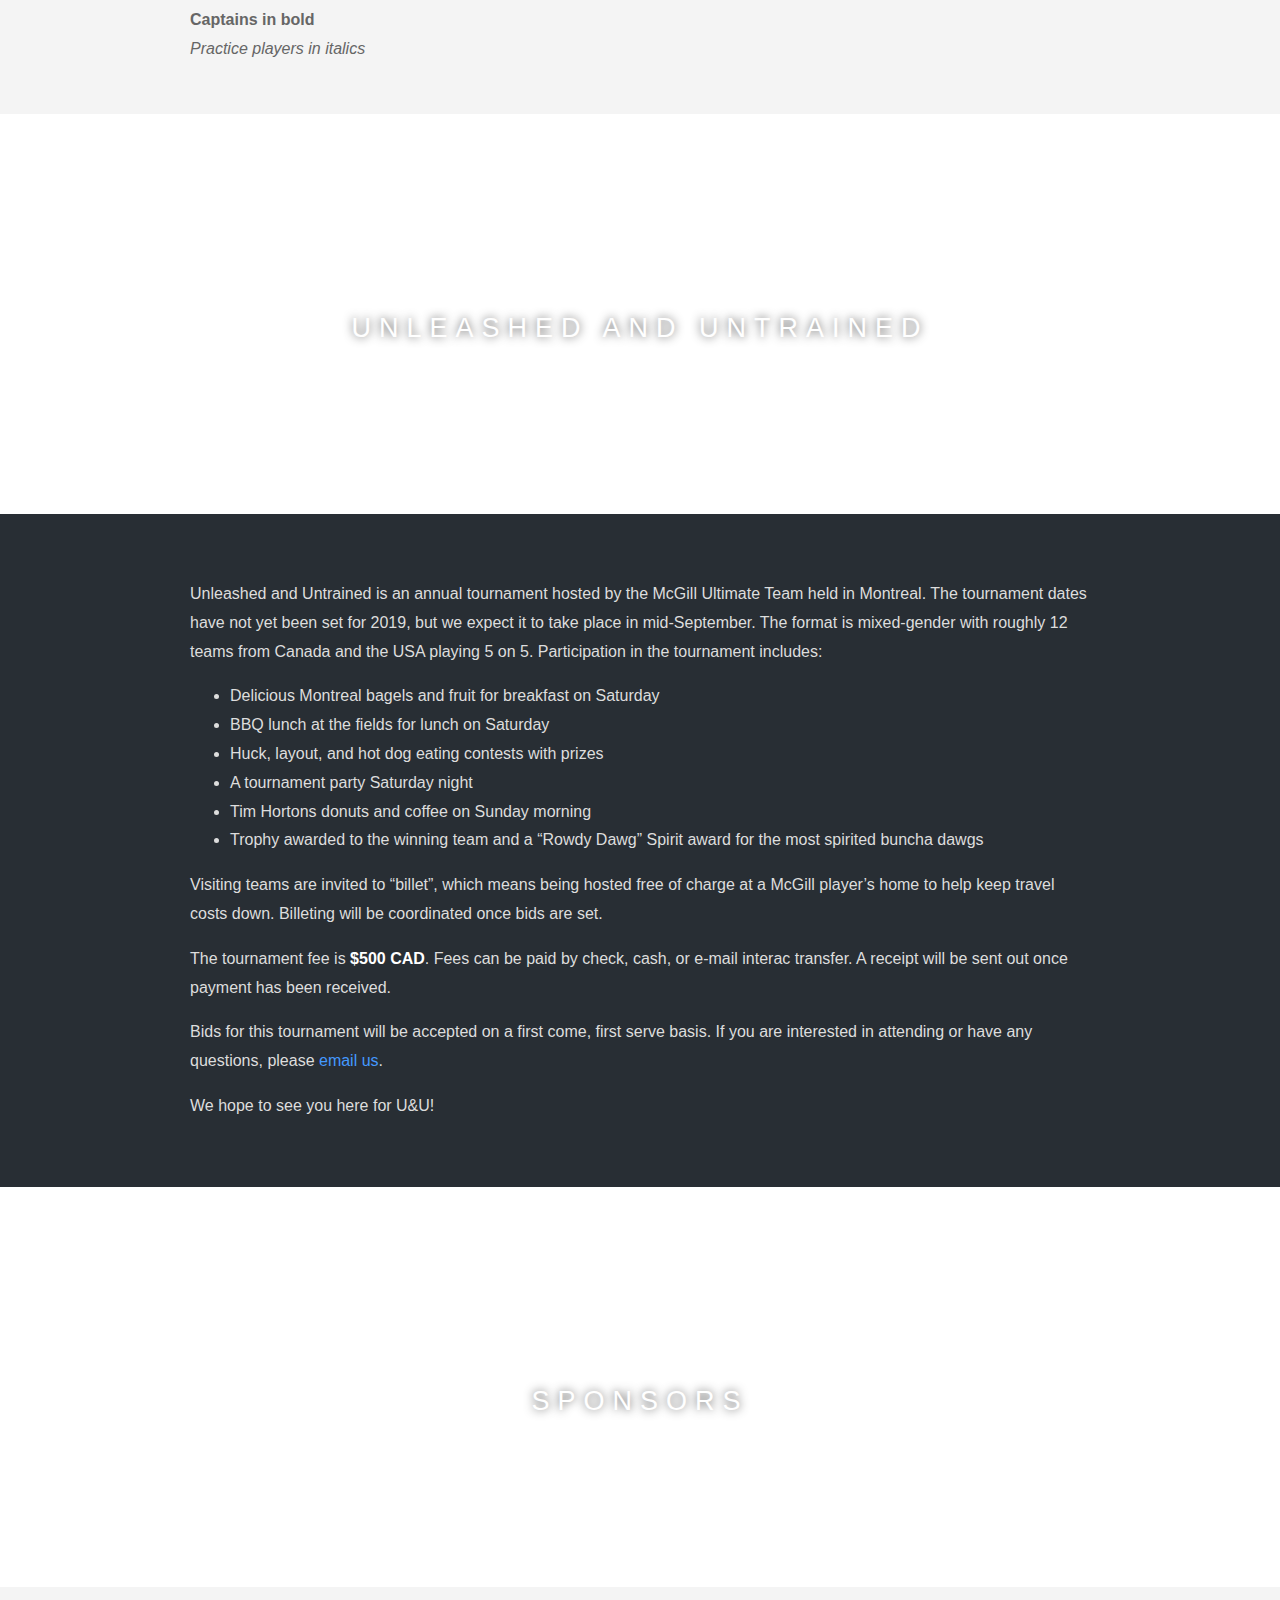
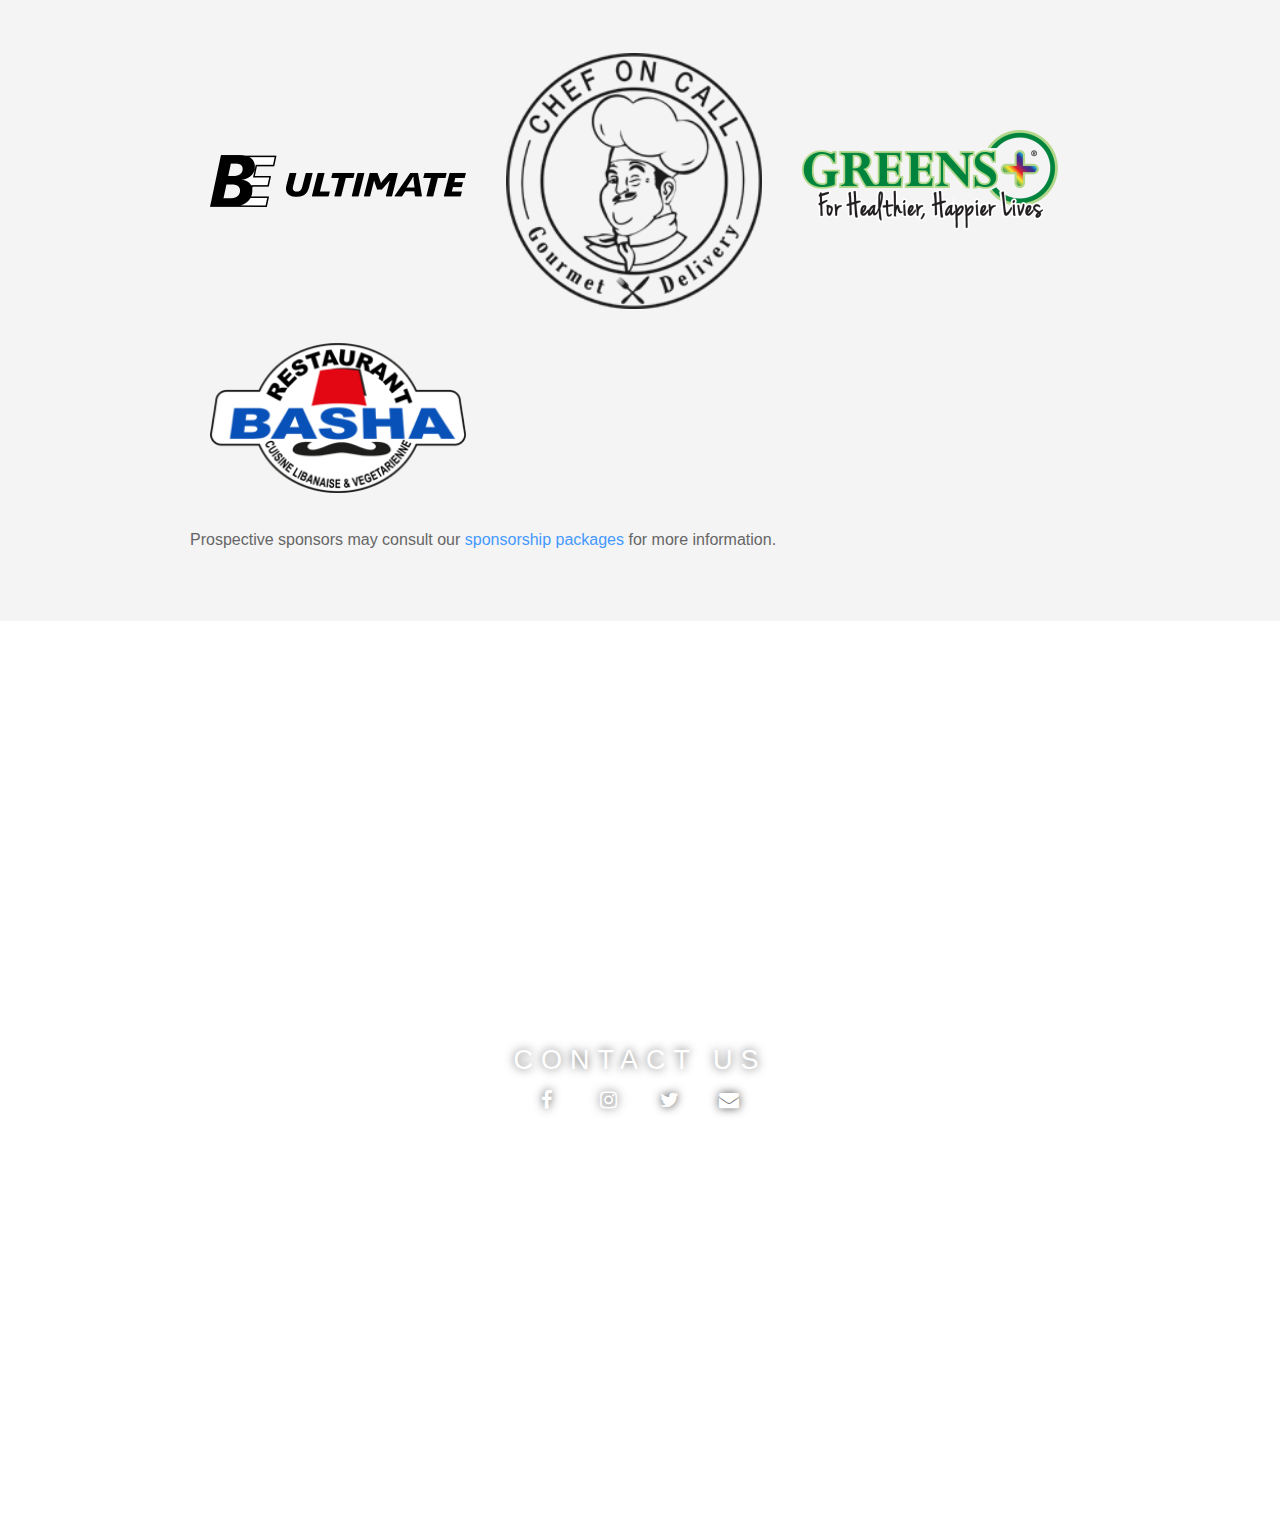
==== commit 0f2ad098: "Removing the map for now since it didn't work as expected" ====
--- a/index.html
+++ b/index.html
@@ -54,9 +54,6 @@
 
                 If you are interested in trying out, you can find more information <a href="https://www.facebook.com/events/470593813741664" target="_blank">here</a>.
             </p>
-            <div style="text-align: center">
-                <iframe src="https://www.google.com/maps/embed?pb=!1m18!1m12!1m3!1d2796.166899228852!2d-73.58211908444115!3d45.50671877910139!2m3!1f0!2f0!3f0!3m2!1i1024!2i768!4f13.1!3m3!1m2!1s0x4cc91b7ed8a528b9%3A0x4886bb8aa940d06d!2sRutherford+Park!5e0!3m2!1sen!2sus!4v1562394798166!5m2!1sen!2sus" frameborder="0" id="tryout-map" allowfullscreen></iframe>
-            </div>
             <h3>Practice</h3>
             <p>
                 Teams usually practice between 4 and 6 hours per week in September and October at <a href="https://www.google.com/maps/place/Rutherford+Park/@45.5067225,-73.5821244,17z/data=!3m1!4b1!4m5!3m4!1s0x4cc91b7ed8a528b9:0x4886bb8aa940d06d!8m2!3d45.5067188!4d-73.5799304?hl=en" target="_blank">Rutherford Park</a> and <a href="https://www.google.com/maps/place/Jeanne-Mance+Park/@45.5138534,-73.5802589,17z/data=!4m5!3m4!1s0x4cc91a328780153f:0x3727e82292bff170!8m2!3d45.5152453!4d-73.5830235?hl=en" target="_blank">Jeanne Mance Park</a>. In past years, A teams would practice from 9pm - 11pm on Tuesdays and Thursdays, while B team practices were more variable. There is also a fitness session held every week that is open to members of all teams.
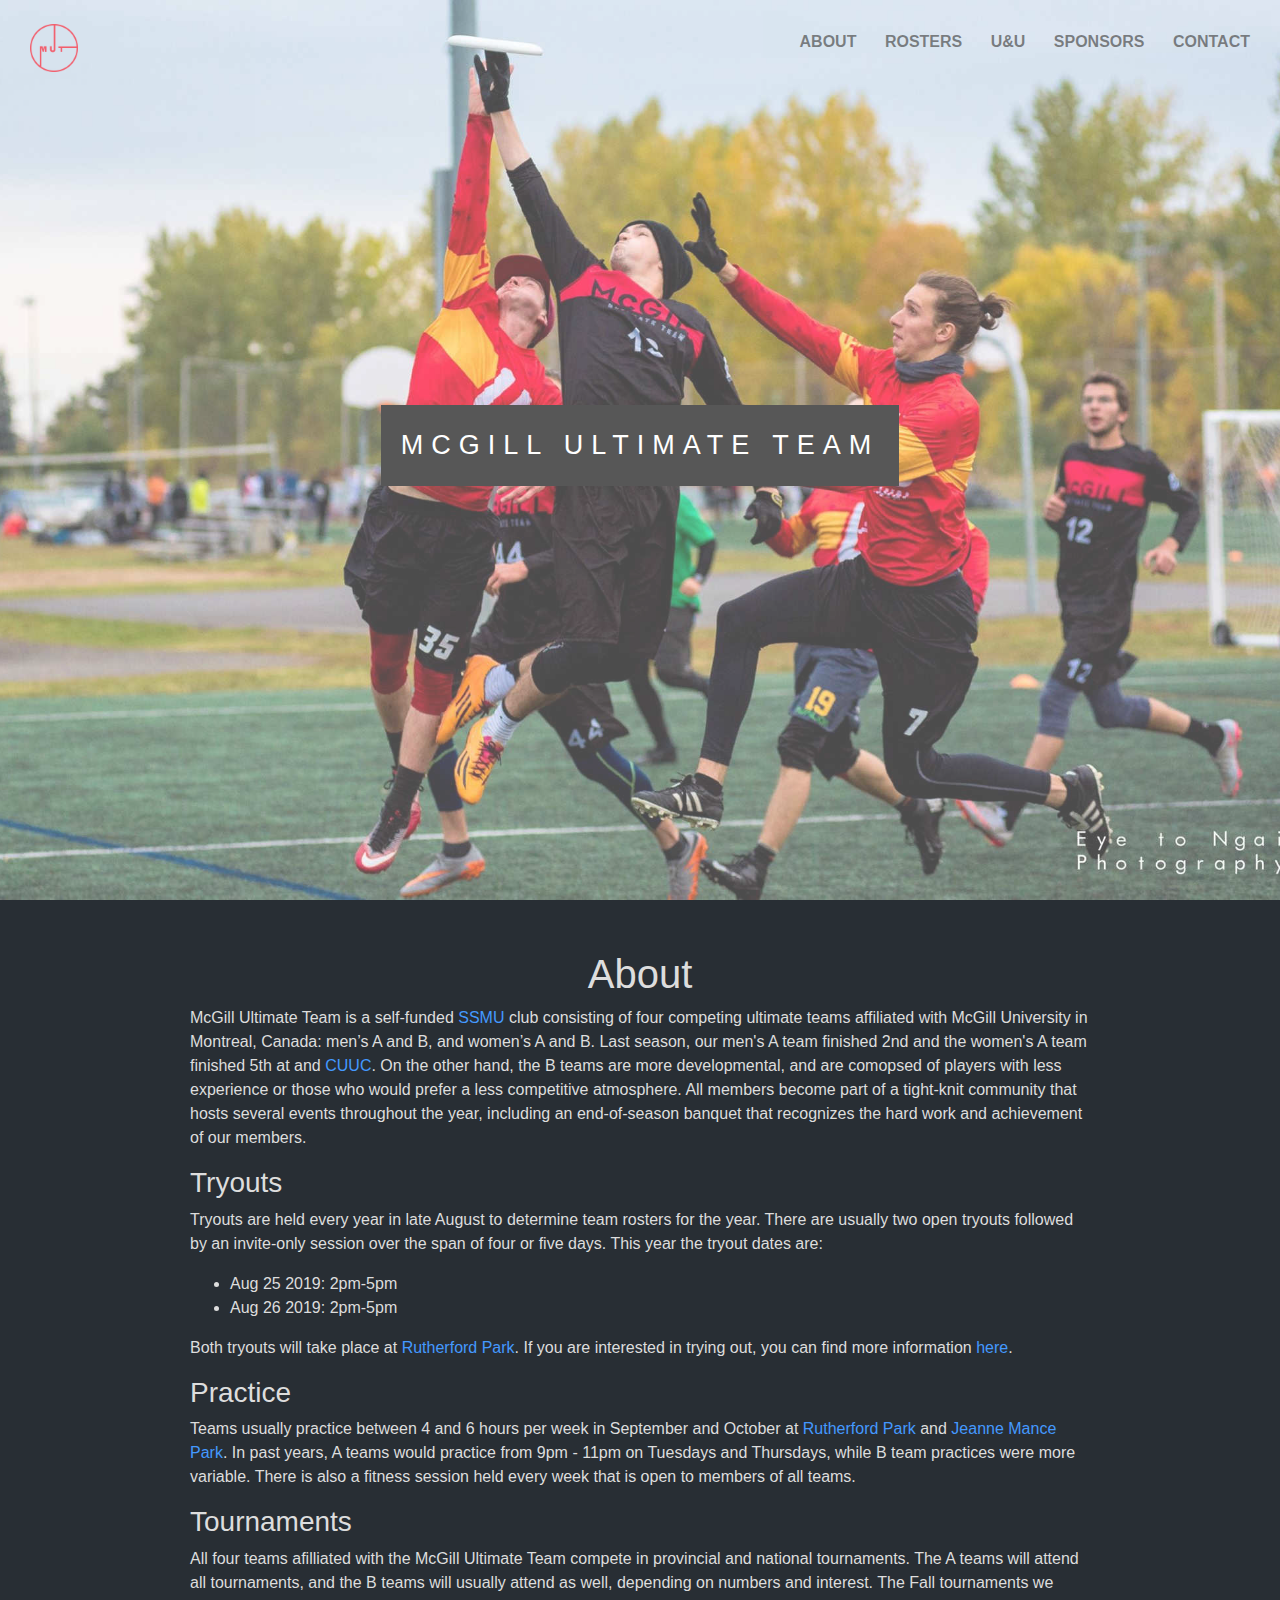
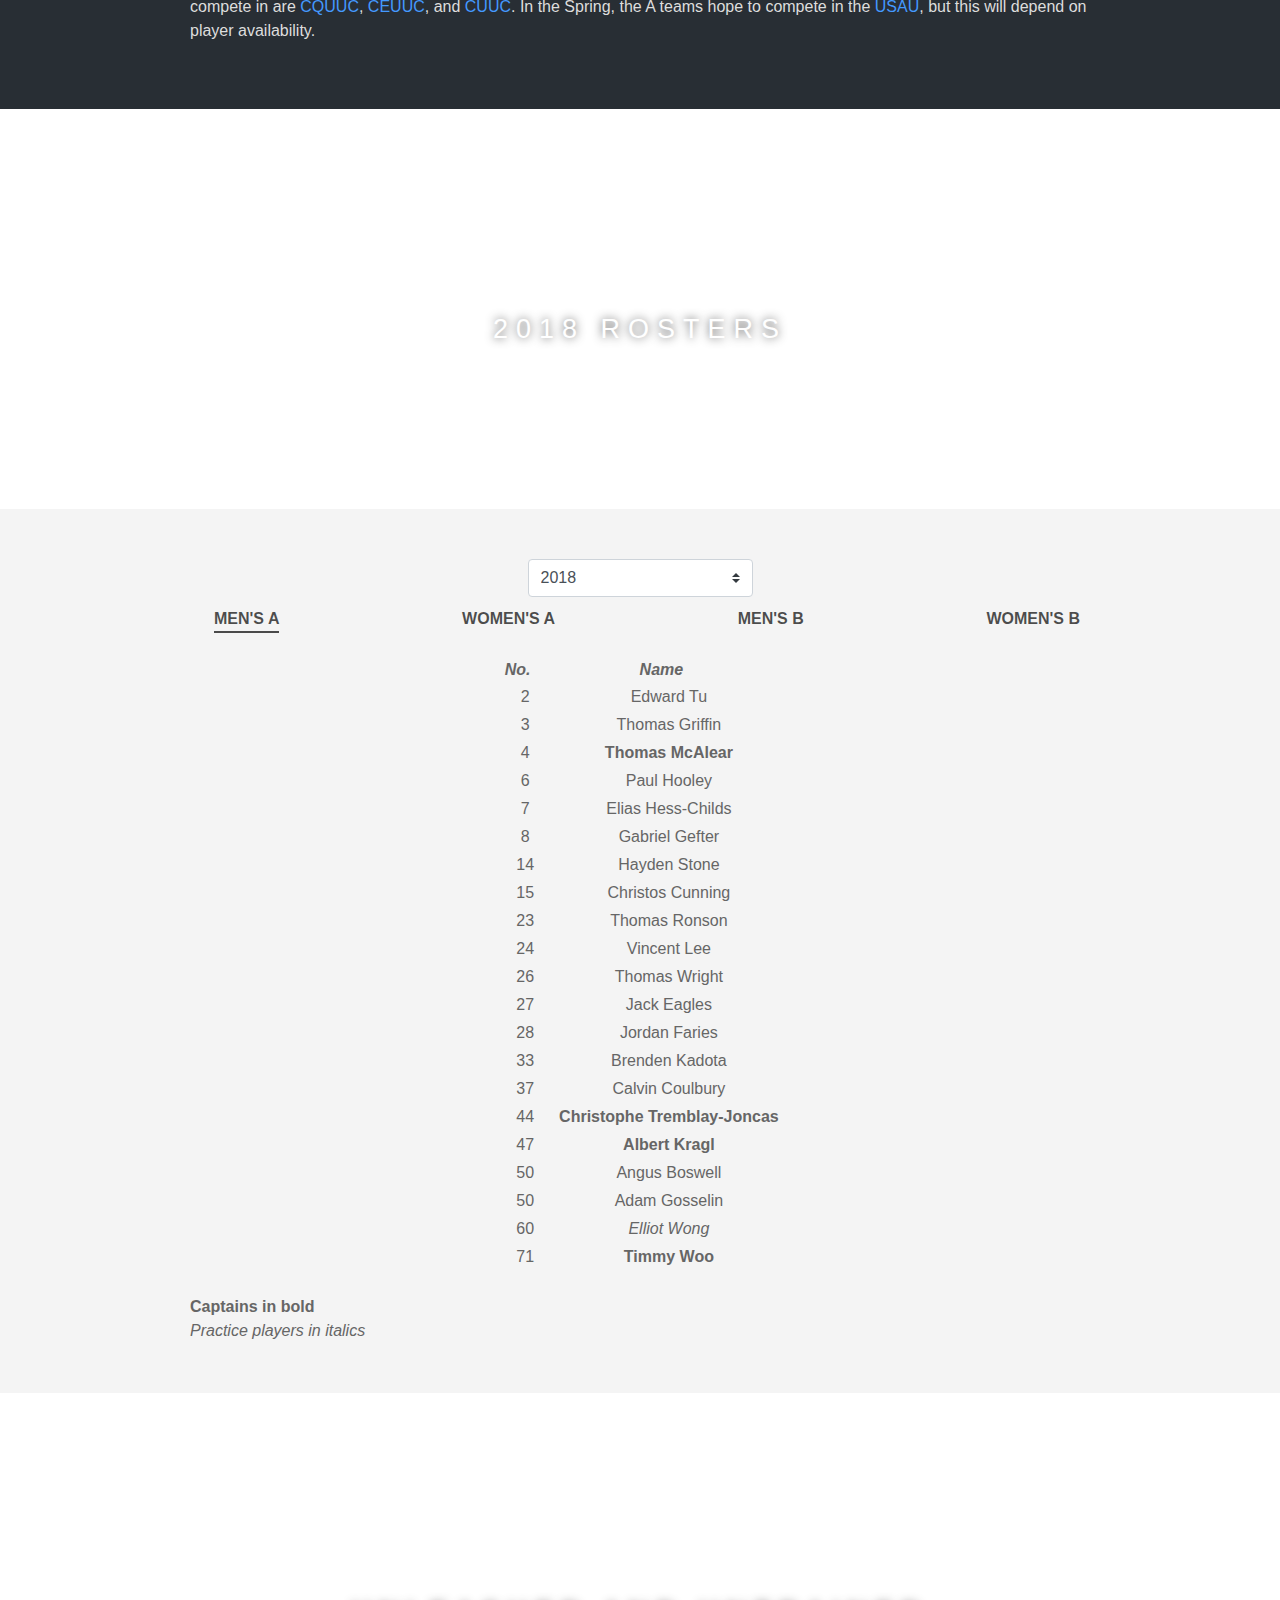
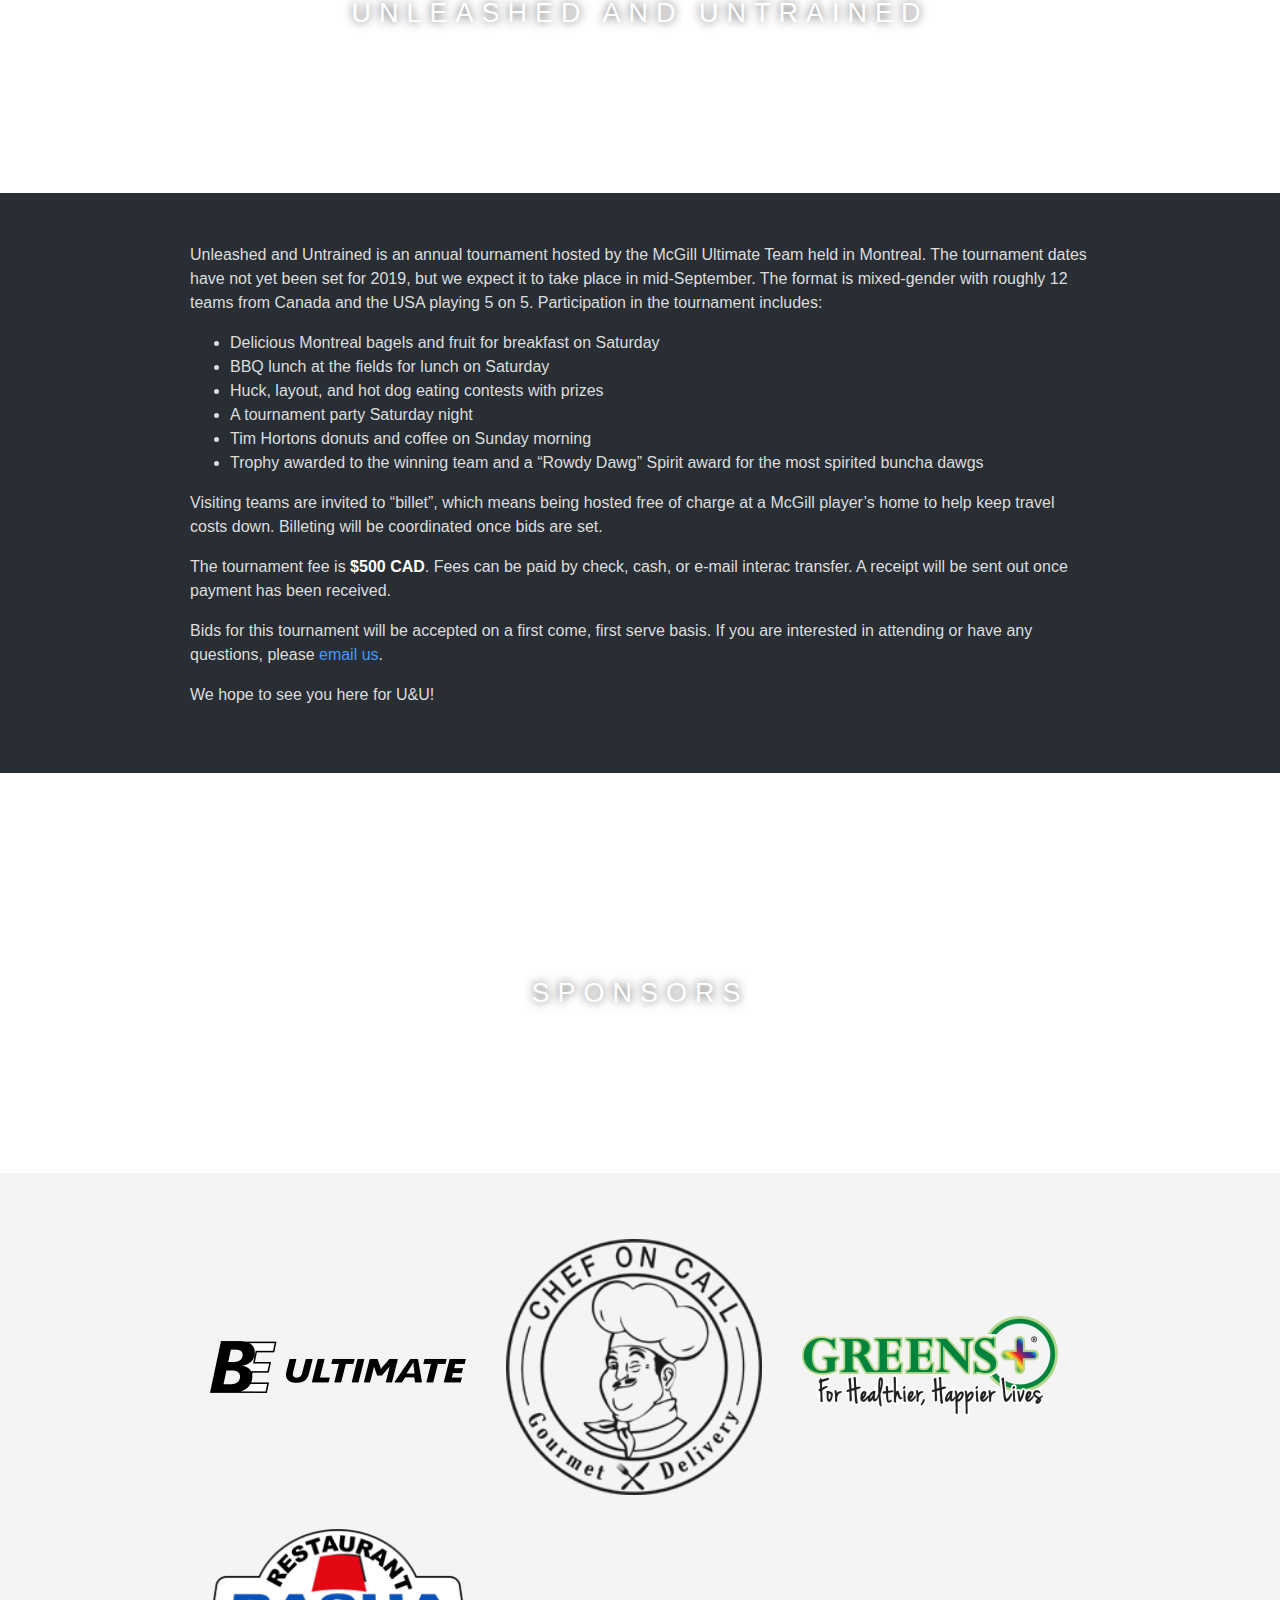
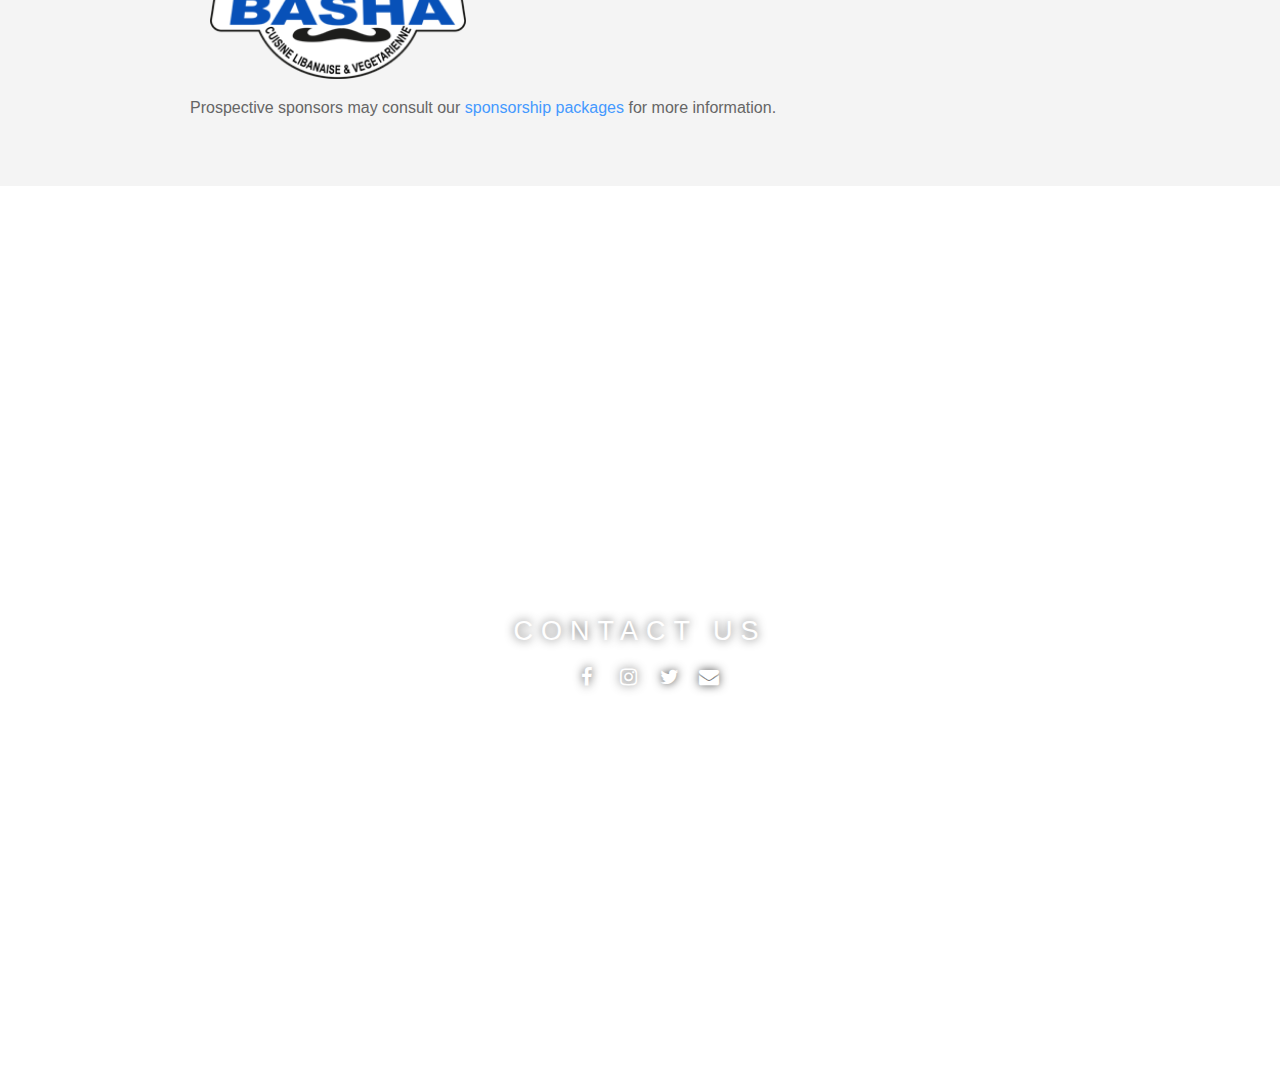
==== commit c11549f7: "Added dropdown for roster years" ====
--- a/index.html
+++ b/index.html
@@ -6,6 +6,7 @@
     <meta http-equiv="X-UA-Compatible" content="ie=edge">
     <link rel="stylesheet" href="https://cdnjs.cloudflare.com/ajax/libs/font-awesome/4.7.0/css/font-awesome.min.css">
     <link rel="stylesheet" href="/css/styles.css">
+    <link rel="stylesheet" href="https://stackpath.bootstrapcdn.com/bootstrap/4.3.1/css/bootstrap.min.css" integrity="sha384-ggOyR0iXCbMQv3Xipma34MD+dH/1fQ784/j6cY/iJTQUOhcWr7x9JvoRxT2MZw1T" crossorigin="anonymous">
     <link rel="apple-touch-icon" sizes="180x180" href="/favicon/apple-touch-icon.png">
     <link rel="icon" type="image/png" sizes="32x32" href="/favicon/favicon-32x32.png">
     <link rel="icon" type="image/png" sizes="16x16" href="/favicon/favicon-16x16.png">
@@ -31,7 +32,7 @@
             </a>
         </nav>
         <div class="ptext">
-            <span class="border">
+            <span class="section-border">
                 McGill Ultimate Team
             </span>
         </div>
@@ -67,7 +68,7 @@
 
     <div class="pimg2" id="roster-title">
         <div class="ptext">
-            <span class="border trans">
+            <span class="section-border trans">
                 2018 Rosters
             </span>
         </div>
@@ -75,6 +76,13 @@
 
     <div class="section section-light" id="roster">
         <div class="section-text">
+            <div class="text-center">
+                <select class="custom-select w-25" id="roster-year-select" onchange="loadRostersForYear()">
+                    <option selected>2018</option>
+                    <option>2017</option>
+                    <option>2016</option>
+                </select>
+            </div>
             <div class="wrapper">
                 <nav id="roster-nav">
                     <a href="#mens-a" id="view-ma" class="highlight">Men's A</a>
@@ -84,8 +92,8 @@
                 </nav>
             </div>
             <br>
-            <div class="row">
-                <div class="column">
+            <div class="roster-row">
+                <div class="roster-column">
                     <table id="roster-table">
                         <thead>
                             <tr>
@@ -108,7 +116,7 @@
 
     <div class="pimg3" id="uandu-title">
         <div class="ptext">
-            <span class="border trans">
+            <span class="section-border trans">
                 Unleashed and Untrained
             </span>
         </div>
@@ -143,7 +151,7 @@
 
     <div class="pimg4" id="sponsor-title">
         <div class="ptext">
-            <span class="border trans">
+            <span class="section-border trans">
                 Sponsors
             </span>
         </div>
@@ -182,7 +190,7 @@
 
     <div class="pimg5" id="contact">
         <div class="ptext">
-            <span class="border trans">
+            <span class="section-border trans">
                 Contact Us
                 <div id="social">
                     <a href="https://www.facebook.com/mcgillultimateteam" target="_blank" class="fa fa-facebook"></a>
@@ -199,6 +207,9 @@
     integrity="sha256-FgpCb/KJQlLNfOu91ta32o/NMZxltwRo8QtmkMRdAu8="
     crossorigin="anonymous"></script>
 
+    <script src="/js/rosters/2016.js"></script>
+    <script src="/js/rosters/2017.js"></script>
+    <script src="/js/rosters/2018.js"></script>
     <script src="/js/main.js"></script>
     
 </body>
--- a/css/styles.css
+++ b/css/styles.css
@@ -103,14 +103,14 @@
   text-transform: uppercase;
 }
 
-.ptext .border {
+.ptext .section-border {
   background-color: #111;
   color: #fff;
   padding: 20px;
   display: inline-block;
 }
 
-.ptext .border.trans {
+.ptext .section-border.trans {
   background-color: transparent;
   text-shadow: 0 0 10px #000;
 }
@@ -150,22 +150,27 @@
   text-decoration: none;
 }
 
-.row {
+.roster-row {
   display: flex;
 }
 
-.row .column {
+.roster-row .roster-column {
   display: inline-block;
   margin: auto;
 }
 
-.row .column table {
+.roster-row .roster-column table {
   border-spacing: 30px 5px;
 }
 
-.row .column th {
+.roster-row .roster-column th {
   text-align: center;
   font-style: italic;
+}
+
+td {
+  padding: 2px 5px 2px 20px;
+  text-align: center;
 }
 
 /* ---Special Formatting--- */
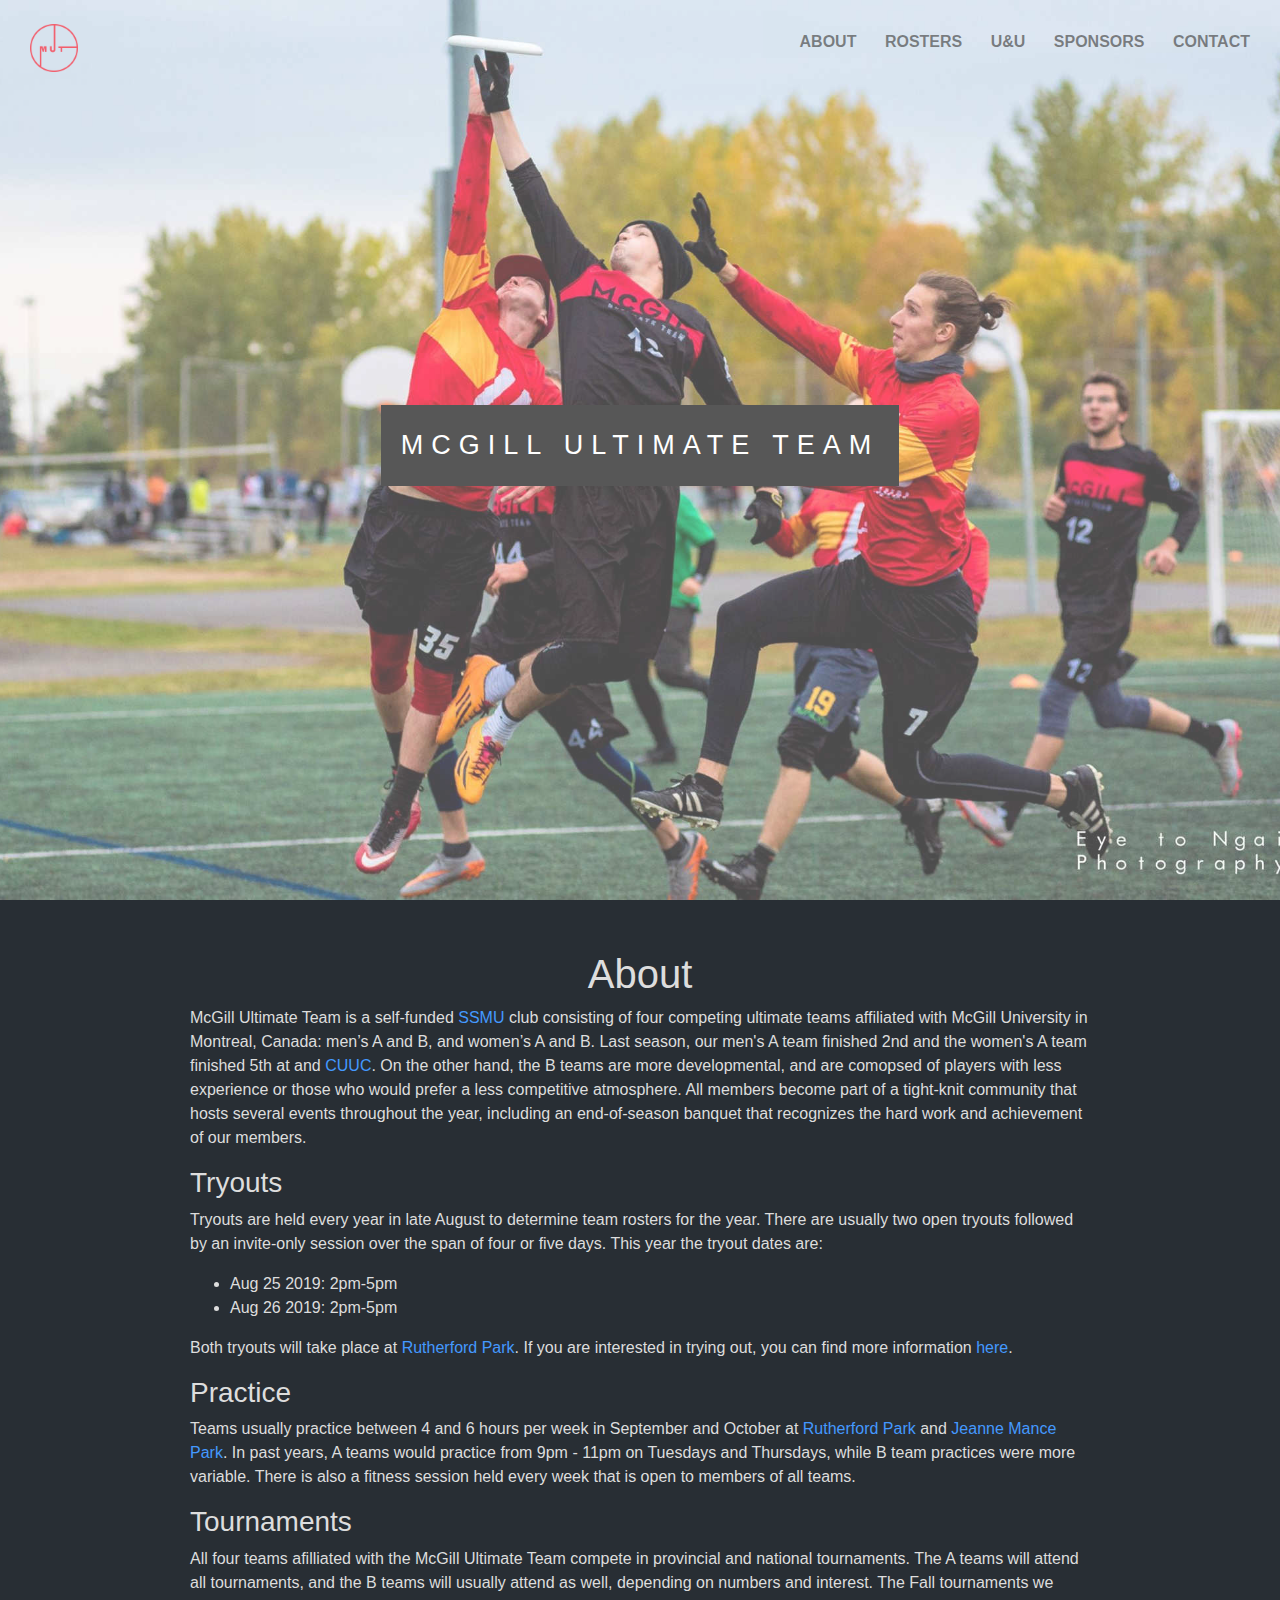
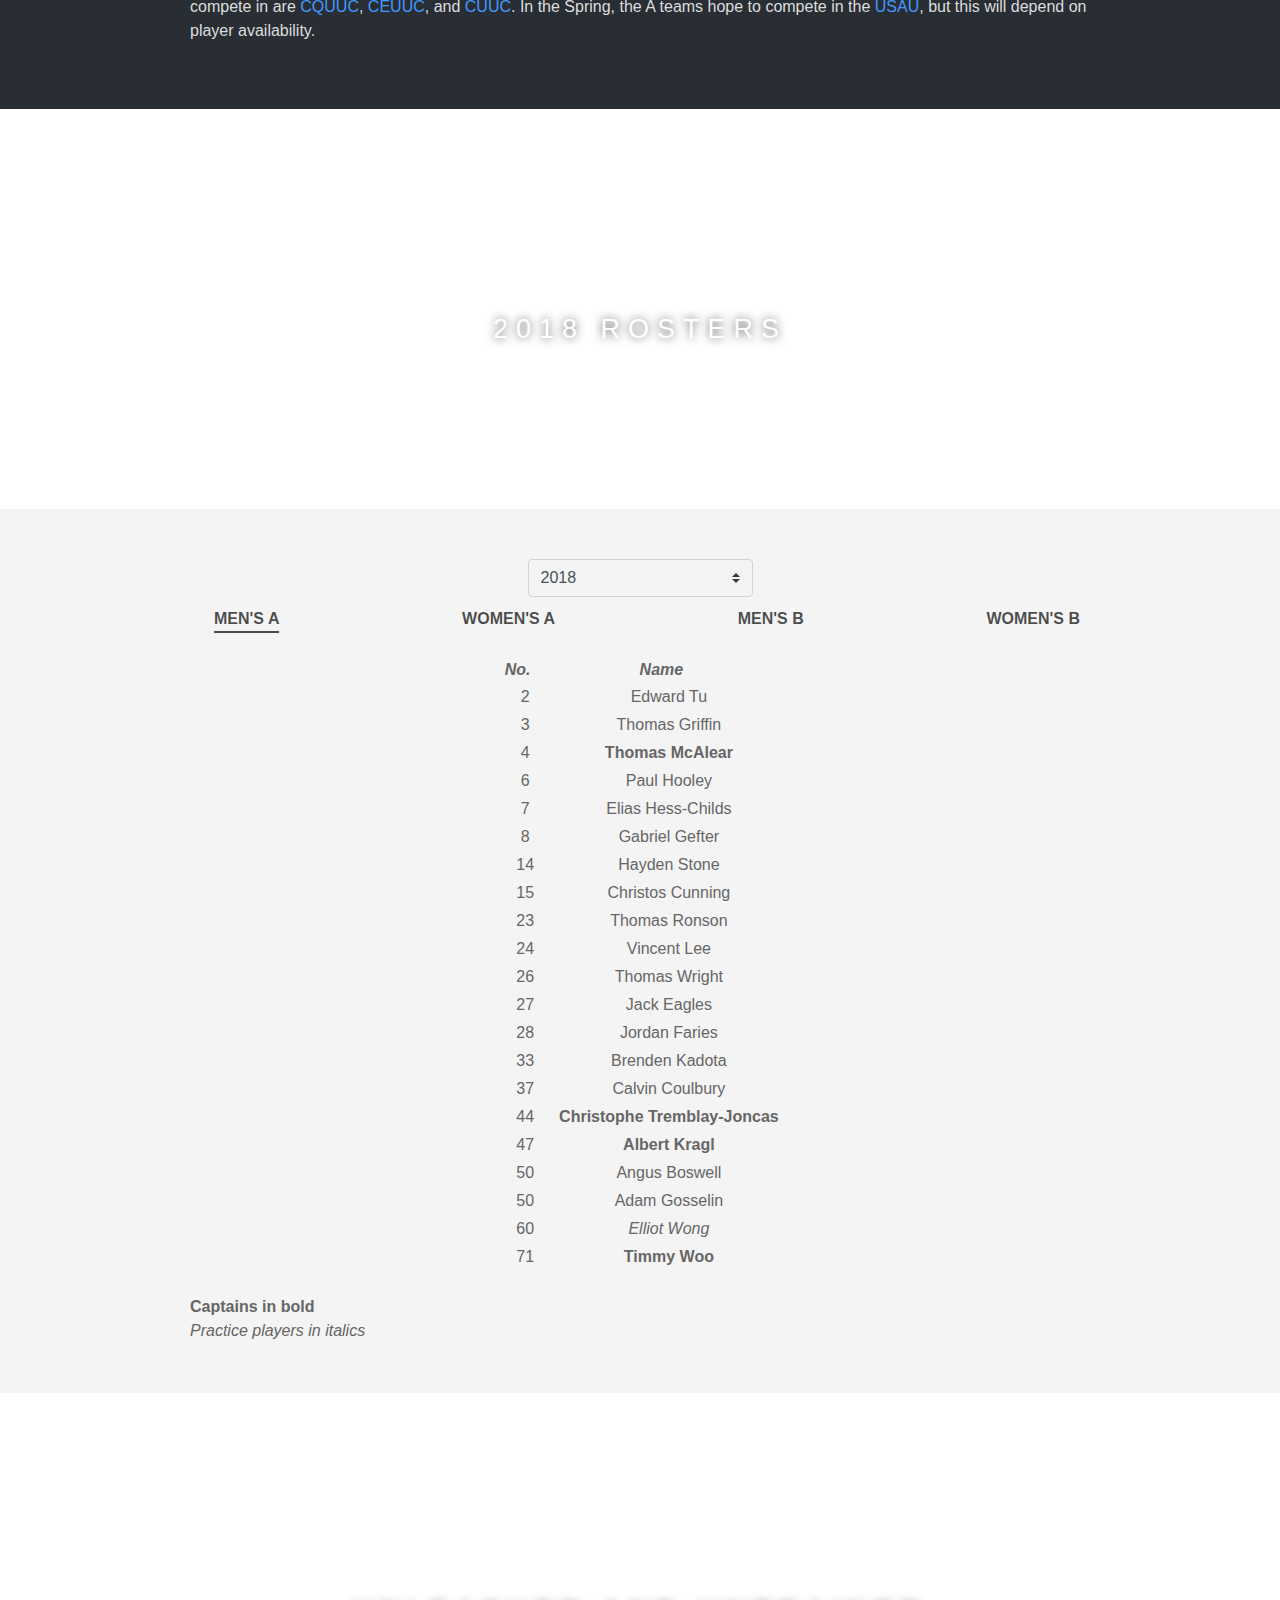
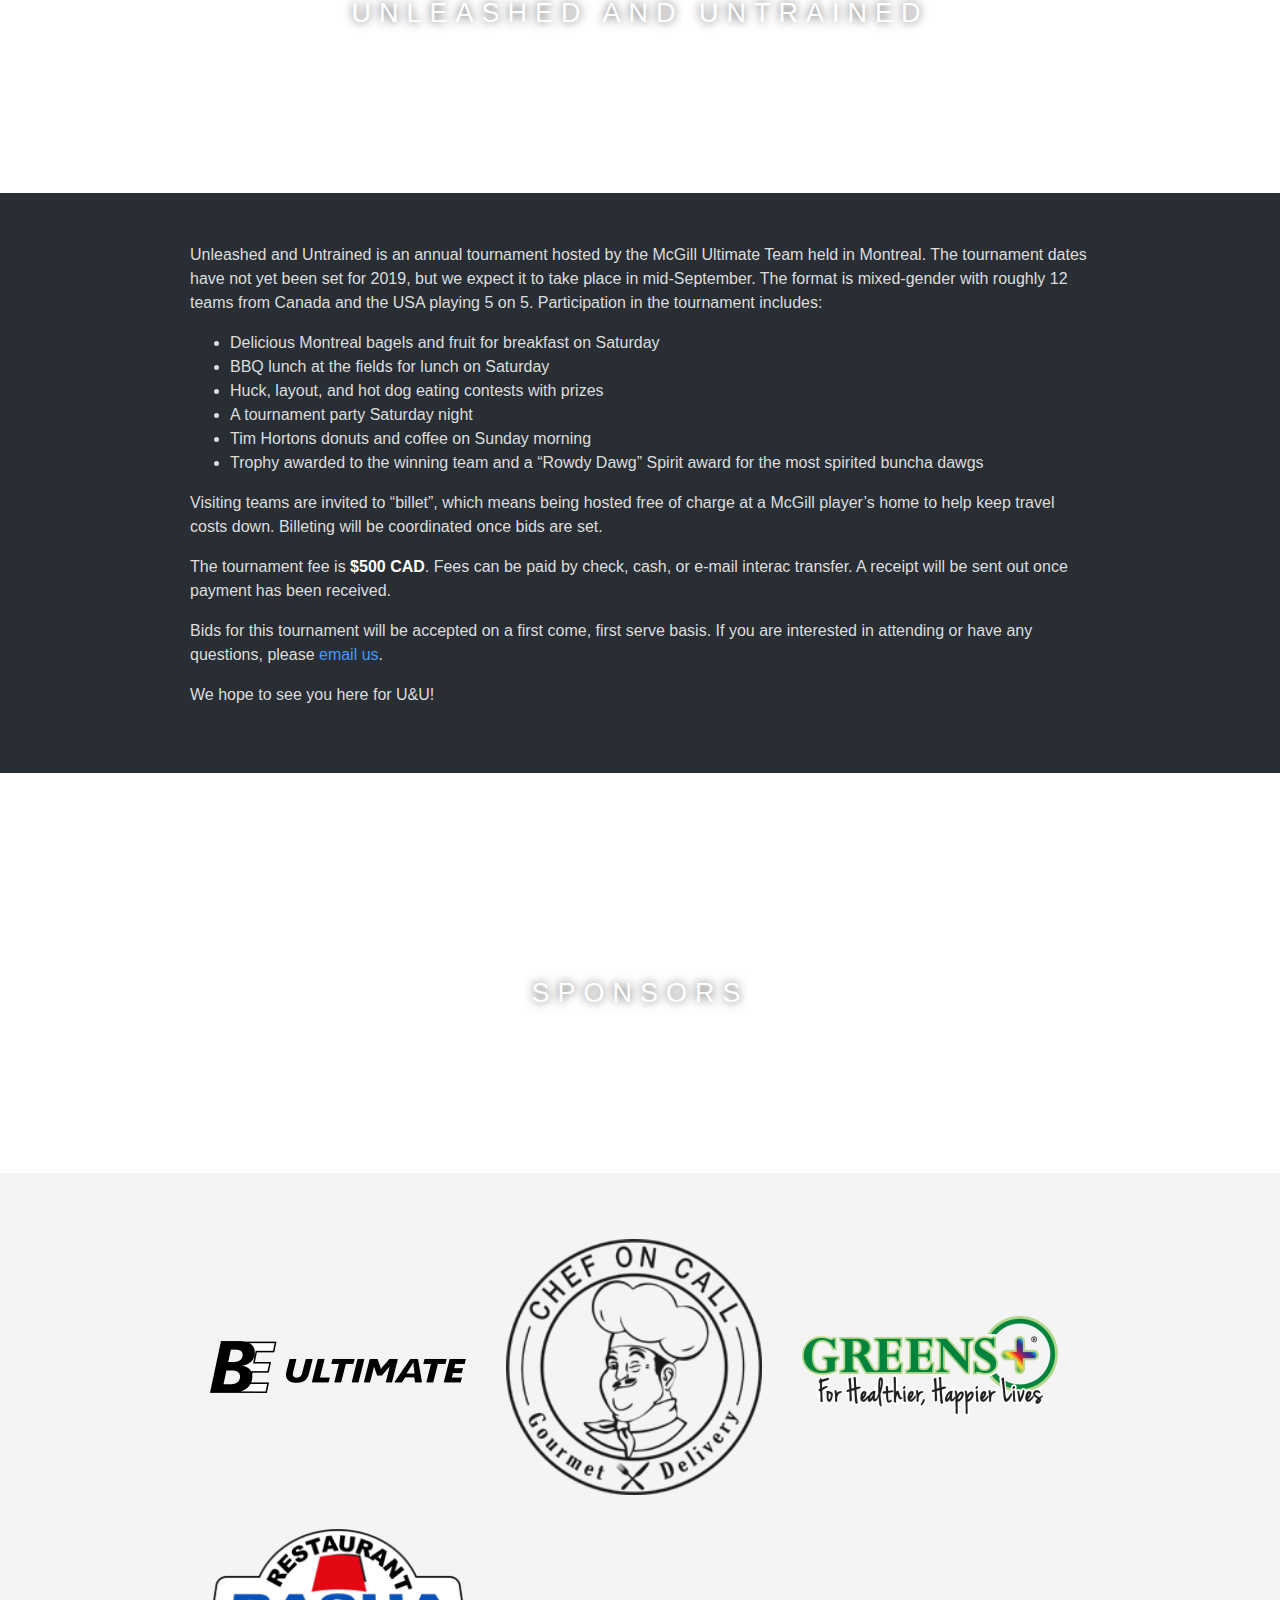
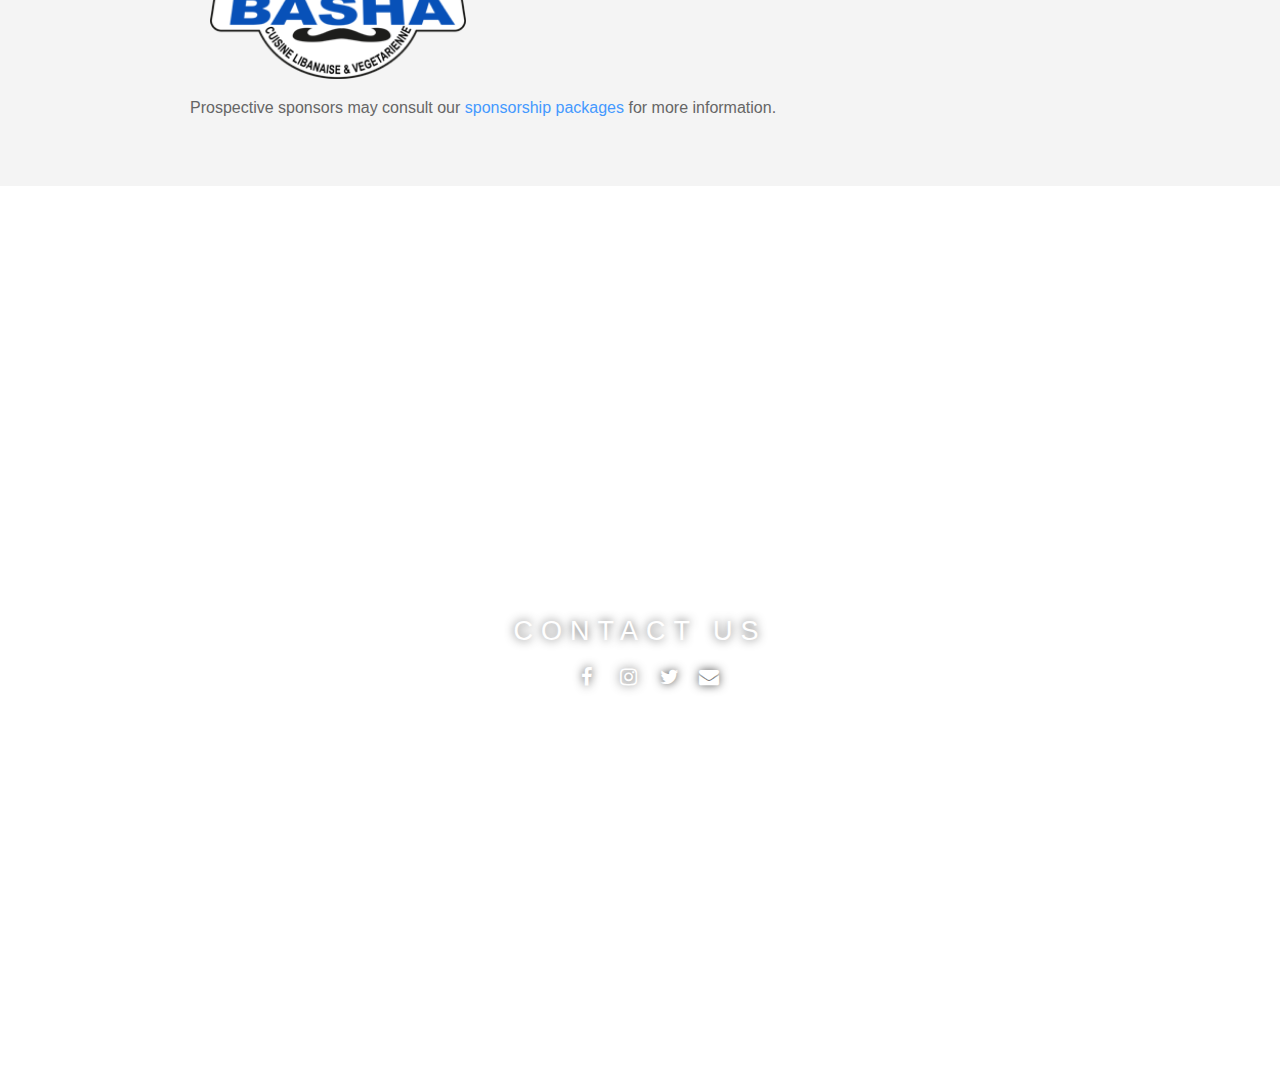
==== commit eef163e4: "Made roster year dropdown transparent" ====
--- a/index.html
+++ b/index.html
@@ -77,7 +77,7 @@
     <div class="section section-light" id="roster">
         <div class="section-text">
             <div class="text-center">
-                <select class="custom-select w-25" id="roster-year-select" onchange="loadRostersForYear()">
+                <select class="custom-select w-25 bg-transparent" id="roster-year-select" onchange="loadRostersForYear()">
                     <option selected>2018</option>
                     <option>2017</option>
                     <option>2016</option>
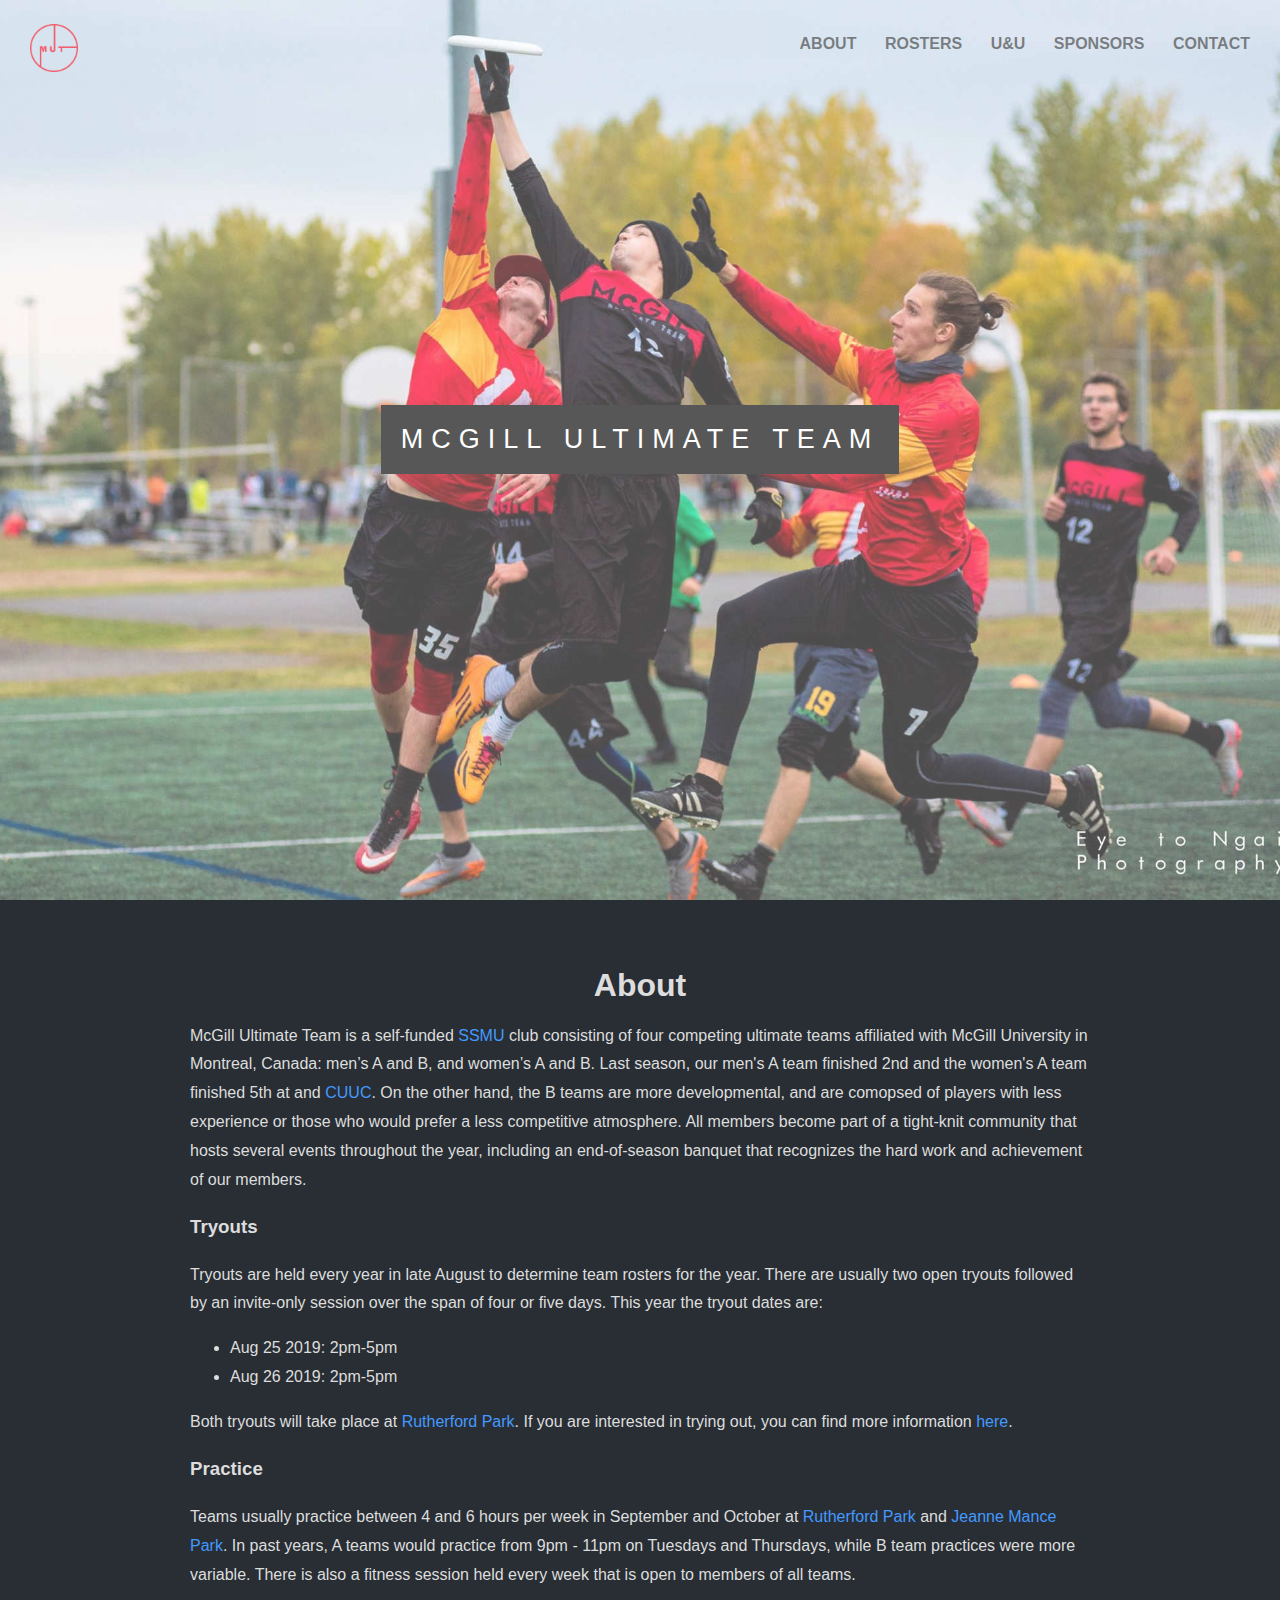
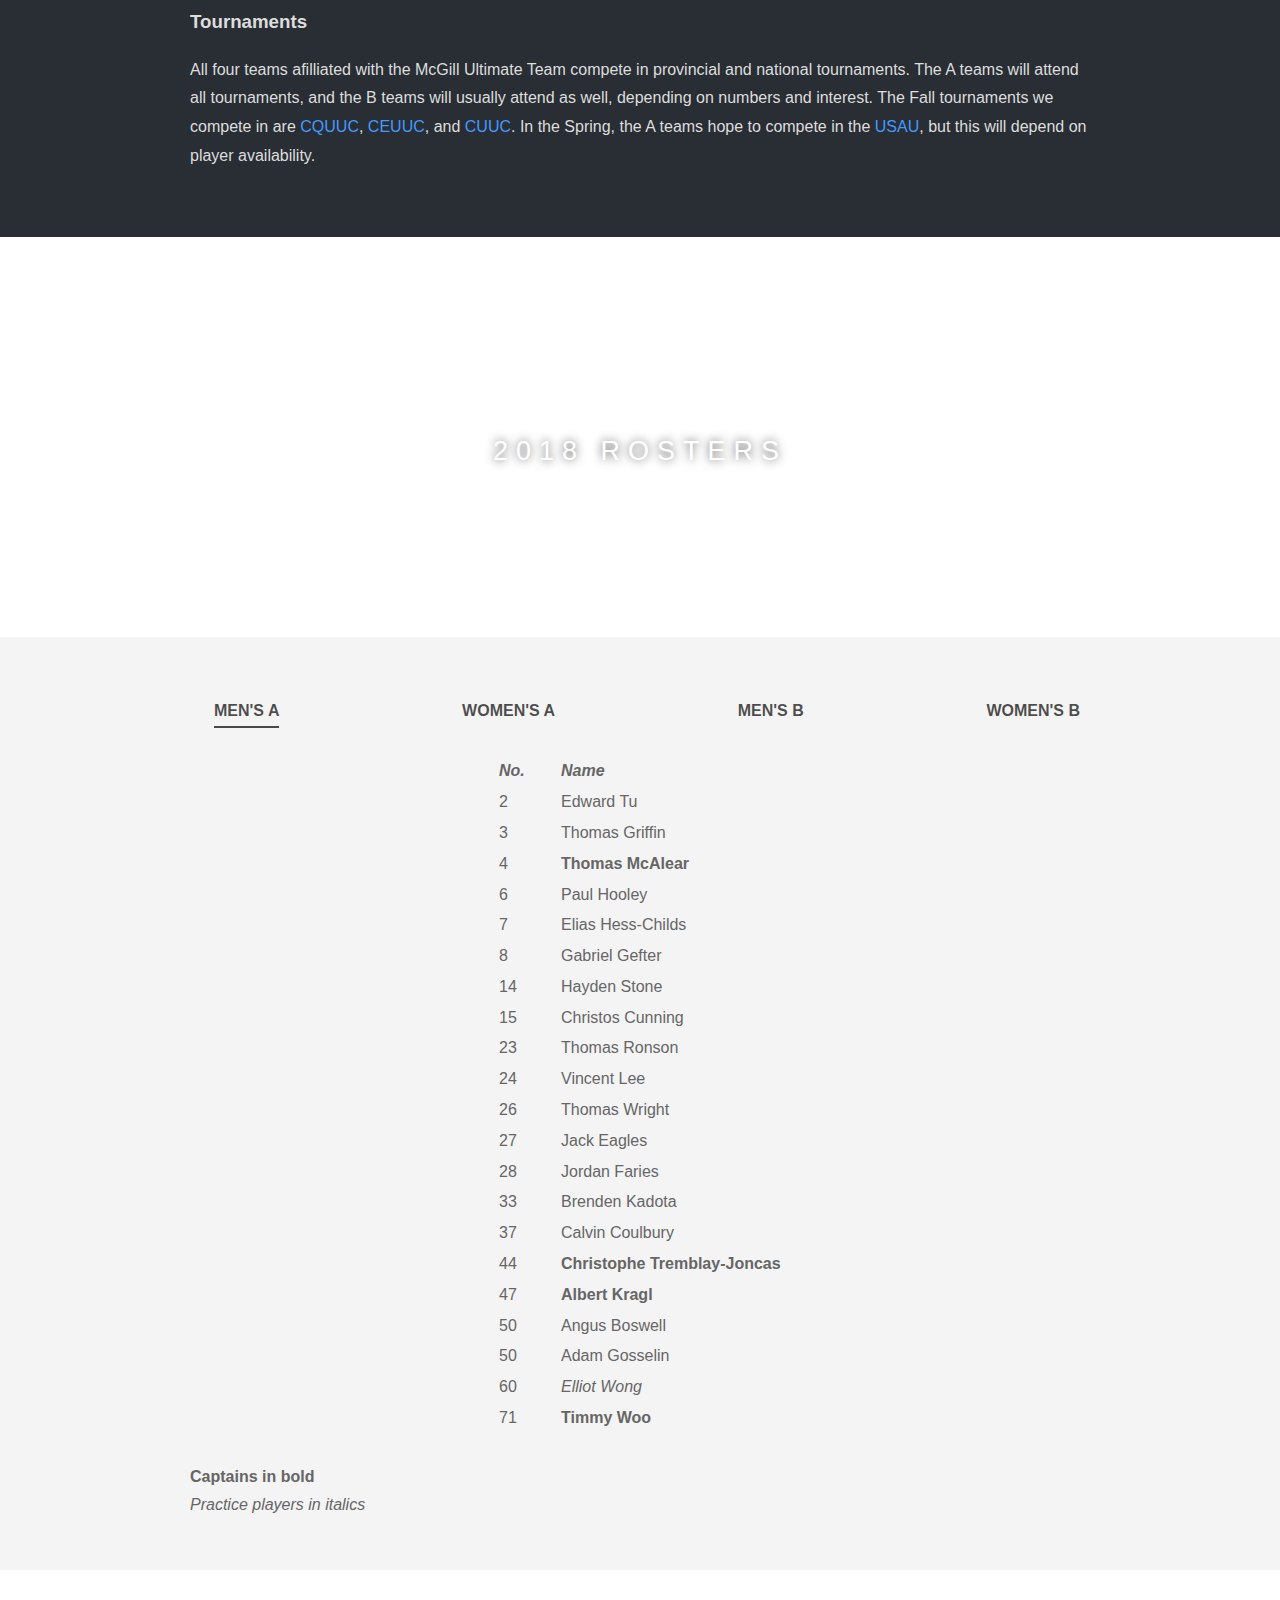
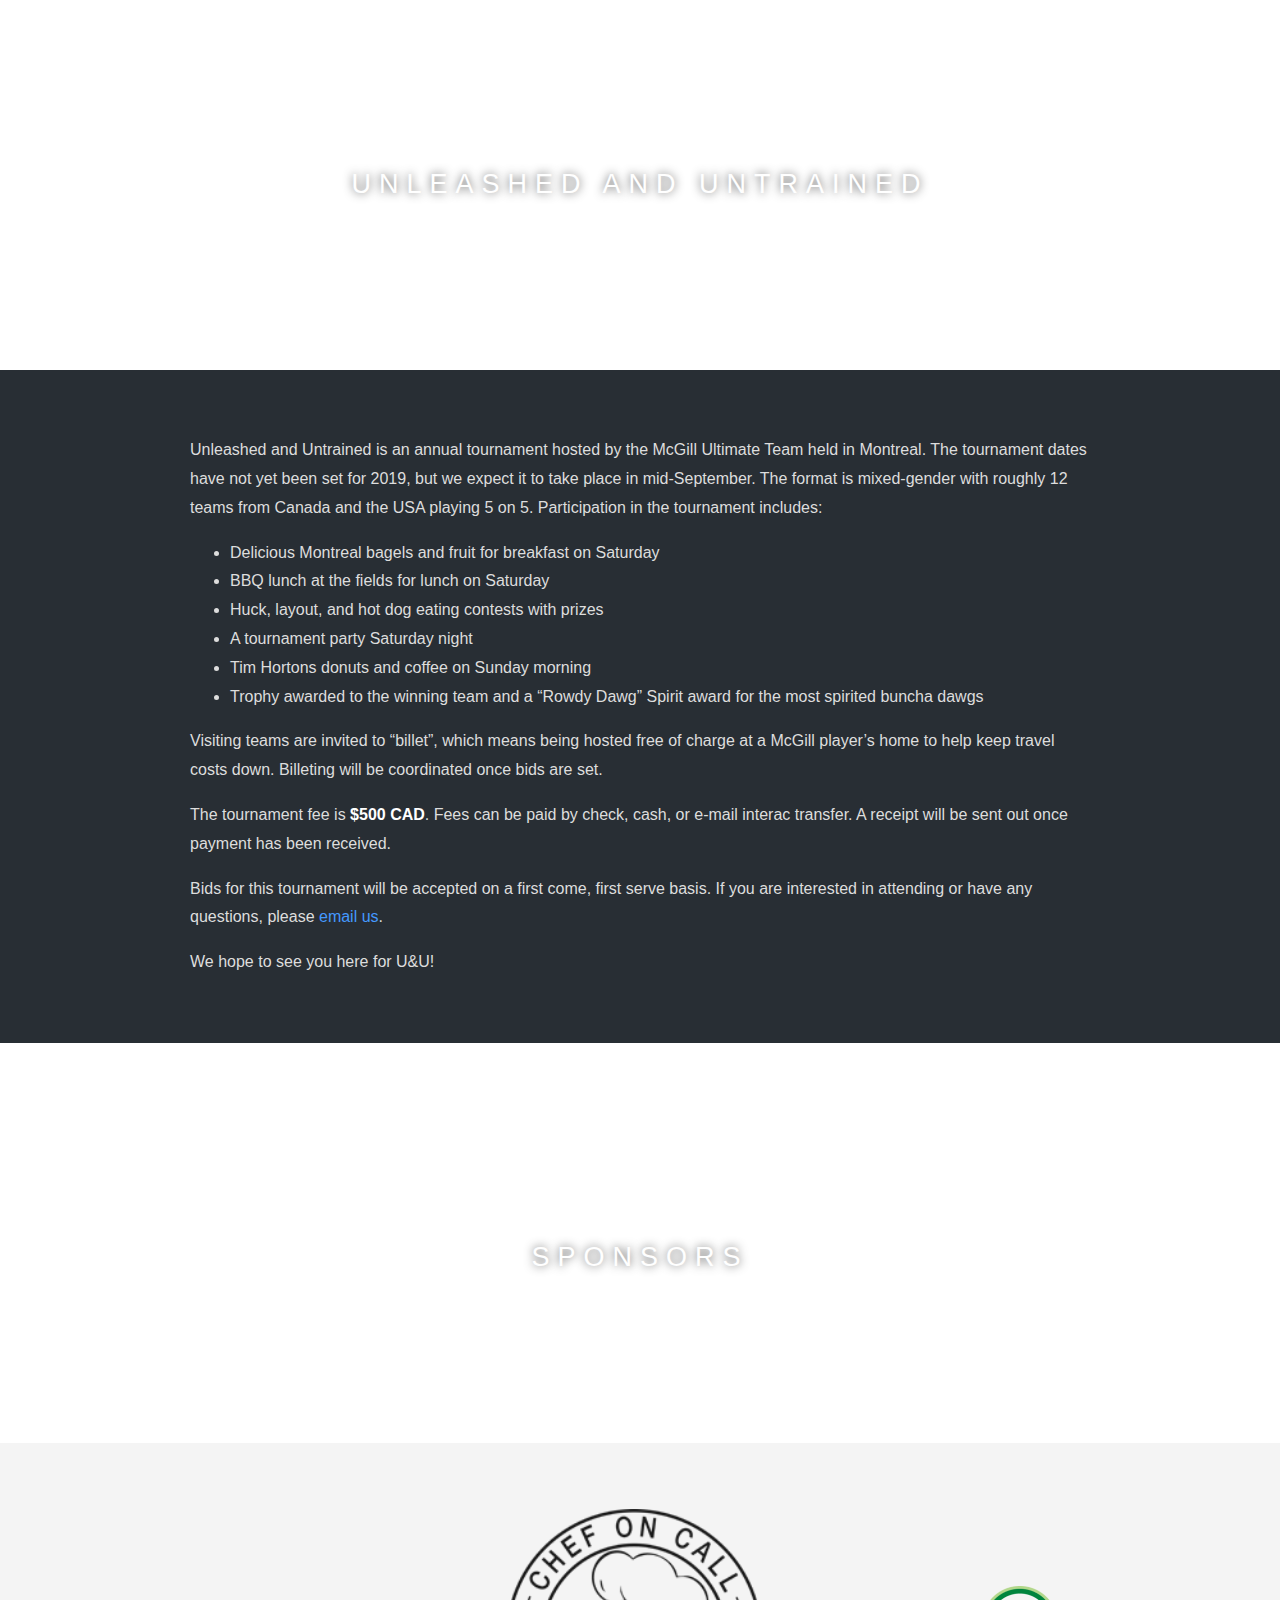
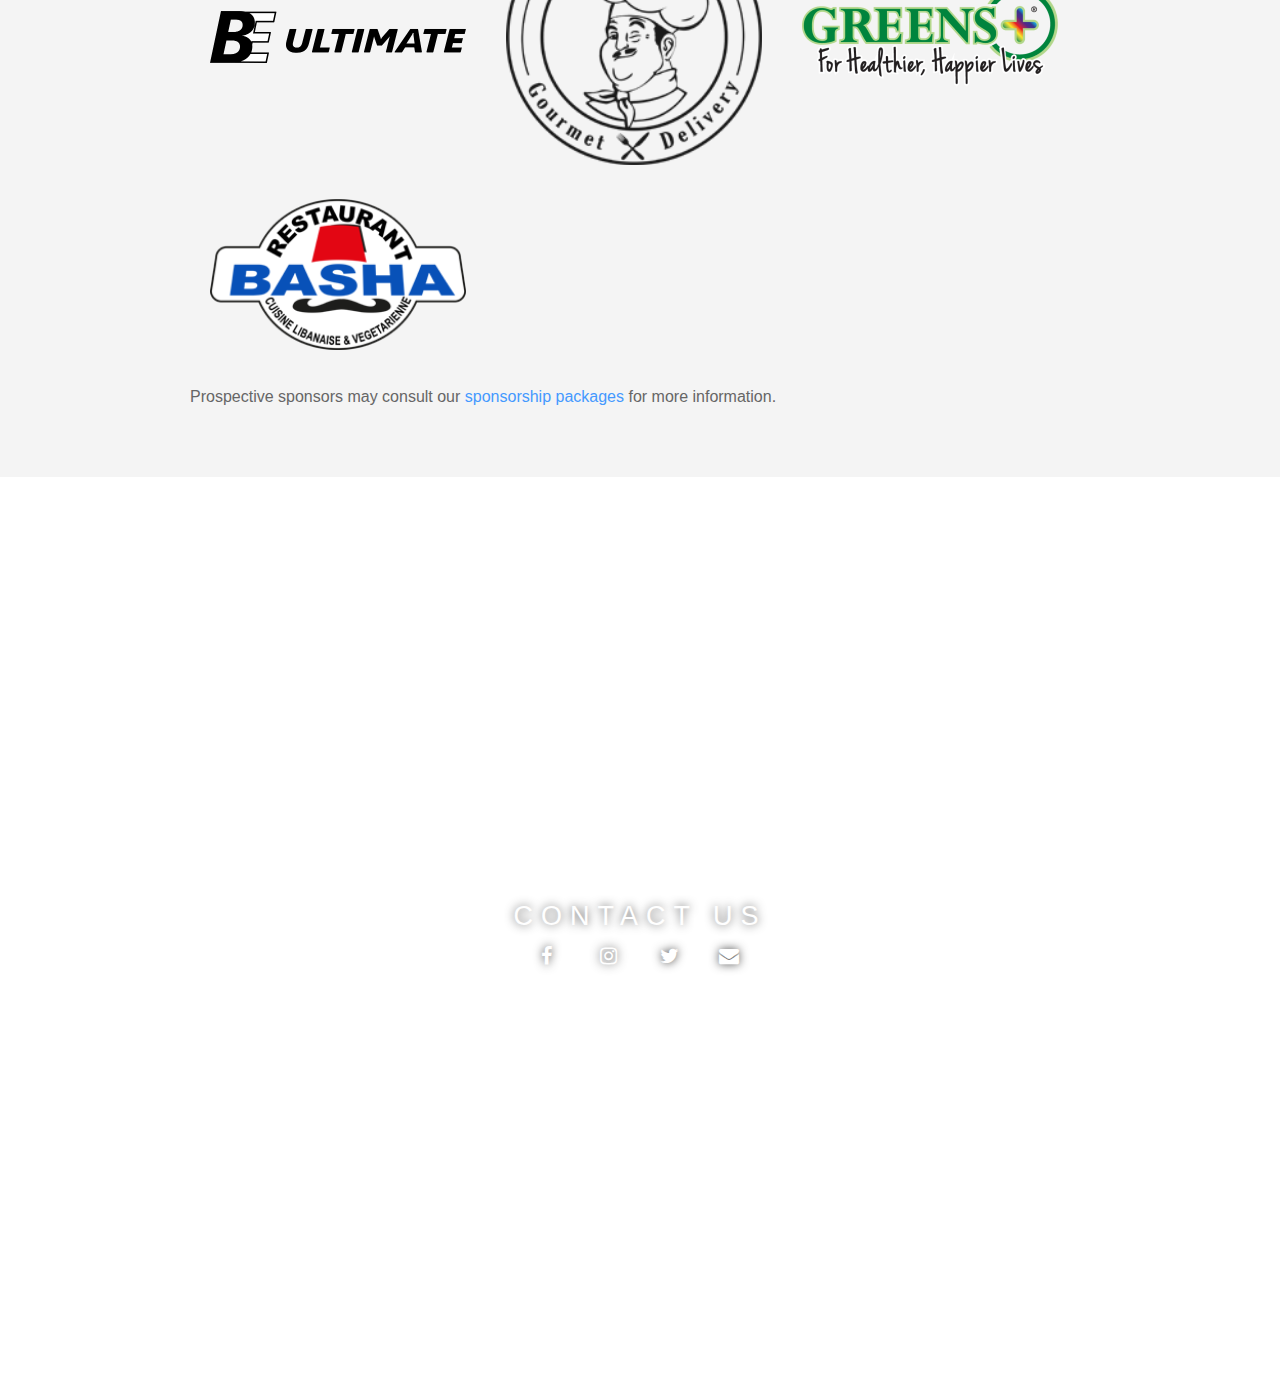
==== commit 68014f78: "Fixed width of tables in roster display" ====
--- a/index.html
+++ b/index.html
@@ -6,7 +6,6 @@
     <meta http-equiv="X-UA-Compatible" content="ie=edge">
     <link rel="stylesheet" href="https://cdnjs.cloudflare.com/ajax/libs/font-awesome/4.7.0/css/font-awesome.min.css">
     <link rel="stylesheet" href="/css/styles.css">
-    <link rel="stylesheet" href="https://stackpath.bootstrapcdn.com/bootstrap/4.3.1/css/bootstrap.min.css" integrity="sha384-ggOyR0iXCbMQv3Xipma34MD+dH/1fQ784/j6cY/iJTQUOhcWr7x9JvoRxT2MZw1T" crossorigin="anonymous">
     <link rel="apple-touch-icon" sizes="180x180" href="/favicon/apple-touch-icon.png">
     <link rel="icon" type="image/png" sizes="32x32" href="/favicon/favicon-32x32.png">
     <link rel="icon" type="image/png" sizes="16x16" href="/favicon/favicon-16x16.png">
@@ -32,7 +31,7 @@
             </a>
         </nav>
         <div class="ptext">
-            <span class="section-border">
+            <span class="border">
                 McGill Ultimate Team
             </span>
         </div>
@@ -68,7 +67,7 @@
 
     <div class="pimg2" id="roster-title">
         <div class="ptext">
-            <span class="section-border trans">
+            <span class="border trans">
                 2018 Rosters
             </span>
         </div>
@@ -76,13 +75,6 @@
 
     <div class="section section-light" id="roster">
         <div class="section-text">
-            <div class="text-center">
-                <select class="custom-select w-25 bg-transparent" id="roster-year-select" onchange="loadRostersForYear()">
-                    <option selected>2018</option>
-                    <option>2017</option>
-                    <option>2016</option>
-                </select>
-            </div>
             <div class="wrapper">
                 <nav id="roster-nav">
                     <a href="#mens-a" id="view-ma" class="highlight">Men's A</a>
@@ -92,13 +84,13 @@
                 </nav>
             </div>
             <br>
-            <div class="roster-row">
-                <div class="roster-column">
+            <div class="row">
+                <div class="column">
                     <table id="roster-table">
                         <thead>
                             <tr>
-                                <th>No.</th>
-                                <th>Name</th>
+                                <th class="roster-number">No.</th>
+                                <th class="roster-name">Name</th>
                             </tr>
                         </thead>
                         <tbody>
@@ -116,7 +108,7 @@
 
     <div class="pimg3" id="uandu-title">
         <div class="ptext">
-            <span class="section-border trans">
+            <span class="border trans">
                 Unleashed and Untrained
             </span>
         </div>
@@ -151,7 +143,7 @@
 
     <div class="pimg4" id="sponsor-title">
         <div class="ptext">
-            <span class="section-border trans">
+            <span class="border trans">
                 Sponsors
             </span>
         </div>
@@ -190,7 +182,7 @@
 
     <div class="pimg5" id="contact">
         <div class="ptext">
-            <span class="section-border trans">
+            <span class="border trans">
                 Contact Us
                 <div id="social">
                     <a href="https://www.facebook.com/mcgillultimateteam" target="_blank" class="fa fa-facebook"></a>
@@ -207,9 +199,6 @@
     integrity="sha256-FgpCb/KJQlLNfOu91ta32o/NMZxltwRo8QtmkMRdAu8="
     crossorigin="anonymous"></script>
 
-    <script src="/js/rosters/2016.js"></script>
-    <script src="/js/rosters/2017.js"></script>
-    <script src="/js/rosters/2018.js"></script>
     <script src="/js/main.js"></script>
     
 </body>
--- a/css/styles.css
+++ b/css/styles.css
@@ -1,341 +1,315 @@
-body,
-html {
-  height: 100%;
-  margin: 0;
-  font-size: 16px;
-  font-family: "Lato", sans-serif;
-  font-weight: 400;
-  line-height: 1.8em;
-  color: #666;
+body, html {
+    height: 100%;
+    margin: 0;
+    font-size: 16px;
+    font-family: "Lato", sans-serif;
+    font-weight: 400;
+    line-height: 1.8em;
+    color: #666;
 }
 
 /* ---Logo and Navigation--- */
 
 .logo {
-  float: left;
-  margin: 24px 0 0 30px;
+    float: left;
+    margin: 24px 0 0 30px;
 }
 
 .logo img {
-  width: 48px;
+    width: 48px;
 }
 
 #main-nav {
-  float: right;
-  margin: 30px 30px 0 0;
+    float: right;
+    margin: 30px 30px 0 0;
 }
 
 nav a {
-  display: inline-block;
-  margin-left: 24px;
-  font-size: 16px;
-  font-weight: 700;
-  text-transform: uppercase;
-  color: rgba(1, 1, 1, 0.7);
-  text-decoration: none;
+    display: inline-block;
+    margin-left: 24px;
+    font-size: 16px;
+    font-weight: 700;
+    text-transform: uppercase;
+    color: rgba(1, 1, 1, 0.7);
+    text-decoration: none;
 }
 
 #roster-nav {
-  float: center;
-  margin: 10px 10px 0 0;
+    float: center;
+    margin: 10px 10px 0 0;
 }
 
 nav a:hover {
-  color: #000;
+    color: #000;
 }
 
 nav a.icon {
-  display: none;
+    display: none;
 }
 
 .highlight {
-  border-bottom: 2px solid rgba(1, 1, 1, 0.7);
+    border-bottom: 2px solid rgba(1, 1, 1, 0.7);
 }
 
 /* ---Parallax Images--- */
 
-.pimg1,
-.pimg2,
-.pimg3,
-.pimg4,
+.pimg1, .pimg2, .pimg3, .pimg4, .pimg5 {
+    opacity: 0.7;
+    position: relative;
+    background-position: center;
+    background-size: cover;
+    background-repeat: no-repeat;
+    background-attachment: fixed;
+}
+
+.pimg1 {
+    background-image: url(../img/background.jpg);
+    min-height: 100%;
+}
+
+.pimg2 {
+    background-image: url(../img/on_the_line.jpg);
+    min-height: 400px;
+}
+
+.pimg3 {
+    background-image: url(../img/women_a_cheer.jpg);
+    min-height: 400px;
+}
+
+.pimg4 {
+    background-image: url(../img/amy_throw.jpg);
+    min-height: 400px;
+}
+
 .pimg5 {
-  opacity: 0.7;
-  position: relative;
-  background-position: center;
-  background-size: cover;
-  background-repeat: no-repeat;
-  background-attachment: fixed;
-}
-
-.pimg1 {
-  background-image: url(../img/background.jpg);
-  min-height: 100%;
-}
-
-.pimg2 {
-  background-image: url(../img/on_the_line.jpg);
-  min-height: 400px;
-}
-
-.pimg3 {
-  background-image: url(../img/women_a_cheer.jpg);
-  min-height: 400px;
-}
-
-.pimg4 {
-  background-image: url(../img/amy_throw.jpg);
-  min-height: 400px;
-}
-
-.pimg5 {
-  background-image: url(../img/jordan.jpg);
-  min-height: 100%;
+    background-image: url(../img/jordan.jpg);
+    min-height: 100%;
 }
 
 .ptext {
-  position: absolute;
-  top: 45%;
-  width: 100%;
-  text-align: center;
-  color: #000;
-  font-size: 27px;
-  letter-spacing: 8px;
-  text-transform: uppercase;
-}
-
-.ptext .section-border {
-  background-color: #111;
-  color: #fff;
-  padding: 20px;
-  display: inline-block;
-}
-
-.ptext .section-border.trans {
-  background-color: transparent;
-  text-shadow: 0 0 10px #000;
+    position: absolute;
+    top: 45%;
+    width: 100%;
+    text-align: center;
+    color: #000;
+    font-size: 27px;
+    letter-spacing: 8px;
+    text-transform: uppercase;
+}
+
+.ptext .border {
+    background-color: #111;
+    color: #fff;
+    padding: 20px;
+    display: inline-block;
+}
+
+.ptext .border.trans{
+    background-color:transparent;
+    text-shadow: 0 0 10px #000;
 }
 
 /* ---Sections--- */
 
 .section {
-  padding: 50px 30px;
+    padding: 50px 30px;
 }
 
 .section h1 {
-  text-align: center;
+    text-align: center;
 }
 
 .section-light {
-  background-color: #f4f4f4;
-  color: #666;
+    background-color: #f4f4f4;
+    color: #666;
 }
 
 .section-dark {
-  background-color: #282e34;
-  color: #ddd;
+    background-color: #282e34;
+    color: #ddd;
 }
 
 .section-dark strong {
-  color: #fff;
+    color: #fff;
 }
 
 .section-text {
-  text-align: left;
-  max-width: 900px;
-  margin: auto;
+    text-align: left;
+    max-width: 900px;
+    margin: auto;
 }
 
 .section a {
-  color: #4499ff;
-  text-decoration: none;
-}
-
-.roster-row {
-  display: flex;
-}
-
-.roster-row .roster-column {
-  display: inline-block;
-  margin: auto;
-}
-
-.roster-row .roster-column table {
-  border-spacing: 30px 5px;
-}
-
-.roster-row .roster-column th {
-  text-align: center;
-  font-style: italic;
-}
-
-td {
-  padding: 2px 5px 2px 20px;
-  text-align: center;
+    color: #4499ff;
+    text-decoration: none;
+}
+
+.row {
+    display: flex;
+}
+
+.row .column {
+    display: inline-block;
+    margin: auto;
+}
+
+.row .column table {
+    border-spacing: 0px 0px;
+}
+
+.row .column th {
+    text-align: left;
+    font-style: italic;
 }
 
 /* ---Special Formatting--- */
 
 #roster-nav a {
-  display: flex;
-  font-size: 16px;
-  font-weight: 700;
-  text-transform: uppercase;
-  color: rgba(1, 1, 1, 0.7);
-  text-decoration: none;
+    display: flex;
+    font-size: 16px;
+    font-weight: 700;
+    text-transform: uppercase;
+    color: rgba(1, 1, 1, 0.7);
+    text-decoration: none;
 }
 
 #roster-nav {
-  display: flex;
-  justify-content: space-between;
-  flex-flow: row wrap;
+    display: flex; 
+    justify-content: space-between;
+    flex-flow: row wrap;
 }
 
 #roster-table {
-  max-width: 300px;
+    max-width: 300px;
+}
+
+.roster-number {
+    width: 60px;
+}
+
+.roster-name {
+    width: 220px;
 }
 
 #sponsor-list {
-  margin: 0 auto;
-  width: 900px;
-  padding-left: 0;
-  font-size: 0;
-}
-
-#tryout-map {
-  width: 70%;
-  height: 400px;
-  border: 0;
+    margin: 0 auto;
+    width: 900px;
+    padding-left: 0;
+    font-size: 0;
 }
 
 .company-logo {
-  display: inline-block;
-  font-size: 18px;
-  list-style-type: none;
-  width: 256px;
-  line-height: 50px;
-  margin: 16px 20px;
-  box-sizing: border-box;
-  text-align: center;
+    display: inline-block;
+    font-size: 18px;
+    list-style-type: none;
+    width: 256px;
+    line-height: 50px;
+    margin: 16px 20px;
+    box-sizing: border-box;
+    text-align: center;
 }
 
 .company-logo img {
-  width: 256px;
-  transition: opacity 0.2s, visibility 0.2s;
-  vertical-align: middle;
+    width: 256px;
+    transition: opacity .2s, visibility .2s;
+    vertical-align: middle;
 }
 
 .company-logo img:hover {
-  opacity: 0.7;
+    opacity: 0.7;
 }
 
 #social {
-  text-align: center;
+    text-align: center;
 }
 
 /* ---Font Awesome Icons--- */
 div > .fa {
-  padding: 10px;
-  font-size: 20px;
-  width: 20px;
-  text-align: center;
-  text-decoration: none;
-  /* border-radius: 50%; */
-  margin: 5px 2px;
-  /* background: #444; */
-  color: #fff;
+    padding: 10px;
+    font-size: 20px;
+    width: 20px;
+    text-align: center;
+	text-decoration: none;
+	/* border-radius: 50%; */
+    margin: 5px 2px;
+	/* background: #444; */
+	color: #fff;
 }
 
 div > .fa:hover {
-  opacity: 0.7;
+    opacity: 0.7;
 }
 
 /* ---Different Screen Sizes--- */
 
 @media screen and (max-width: 720px) {
-  .pimg1,
-  .pimg2,
-  .pimg3,
-  .pimg4,
-  .pimg5 {
-    background-attachment: scroll;
-  }
-
-  nav a {
-    display: none;
-  }
-
-  nav a.icon {
-    float: right;
-    display: block;
-  }
-
-  nav.responsive {
-    position: relative;
-  }
-
-  nav.responsive a.icon {
-    position: absolute;
-    right: 0;
-    top: 0;
-  }
-
-  nav.responsive a {
-    float: none;
-    display: block;
-    text-align: left;
-  }
+    .pimg1, .pimg2, .pimg3, .pimg4, .pimg5 {
+        background-attachment: scroll;
+    }
+
+    nav a {
+        display: none;
+    }
+
+    nav a.icon {
+        float: right;
+        display: block;
+    }
+
+    nav.responsive {
+        position: relative;
+    }
+
+    nav.responsive a.icon {
+        position: absolute;
+        right: 0;
+        top: 0;
+    } 
+
+    nav.responsive a {
+        float: none;
+        display: block;
+        text-align: left;
+    }
 }
 
 @media screen and (min-width: 721px) and (max-width: 1020px) {
-  #sponsor-list {
-    width: 600px;
-  }
+    #sponsor-list {
+        width: 600px;
+    }
 }
 
 @media screen and (min-width: 421px) and (max-width: 720px) {
-  #sponsor-list {
-    width: 300px;
-  }
-
-  #tryout-map {
-    position: relative;
-    width: 100%;
-    height: 400px;
-    border: 0;
-  }
+    #sponsor-list {
+        width: 300px;
+    }
 }
 
 @media screen and (max-width: 420px) {
-  #sponsor-list {
-    width: 100%;
-  }
-
-  .company-logo {
-    width: 100%;
-    padding: 16px 16px;
-    margin: 0;
-  }
-
-  .company-logo img {
-    width: 100%;
-  }
-
-  #tryout-map {
-    position: relative;
-    width: 100%;
-    height: 250px;
-    border: 0;
-  }
+    #sponsor-list {
+        width: 100%;
+    }
+
+    .company-logo {
+        width: 100%;
+        padding: 16px 16px;
+        margin: 0;
+    }
+
+    .company-logo img {
+        width: 100%;
+    }
 }
 
 @media screen and (max-width: 489px) {
-  #roster-nav {
-    display: inline-block;
-    text-align: center;
-  }
-  .wrapper {
-    display: flex;
-    justify-content: center;
-    align-items: center;
-  }
-}
+    #roster-nav {
+        display: inline-block;
+        text-align: center;
+    }
+    .wrapper {
+        display: flex;
+        justify-content: center;
+        align-items: center;
+    }
+}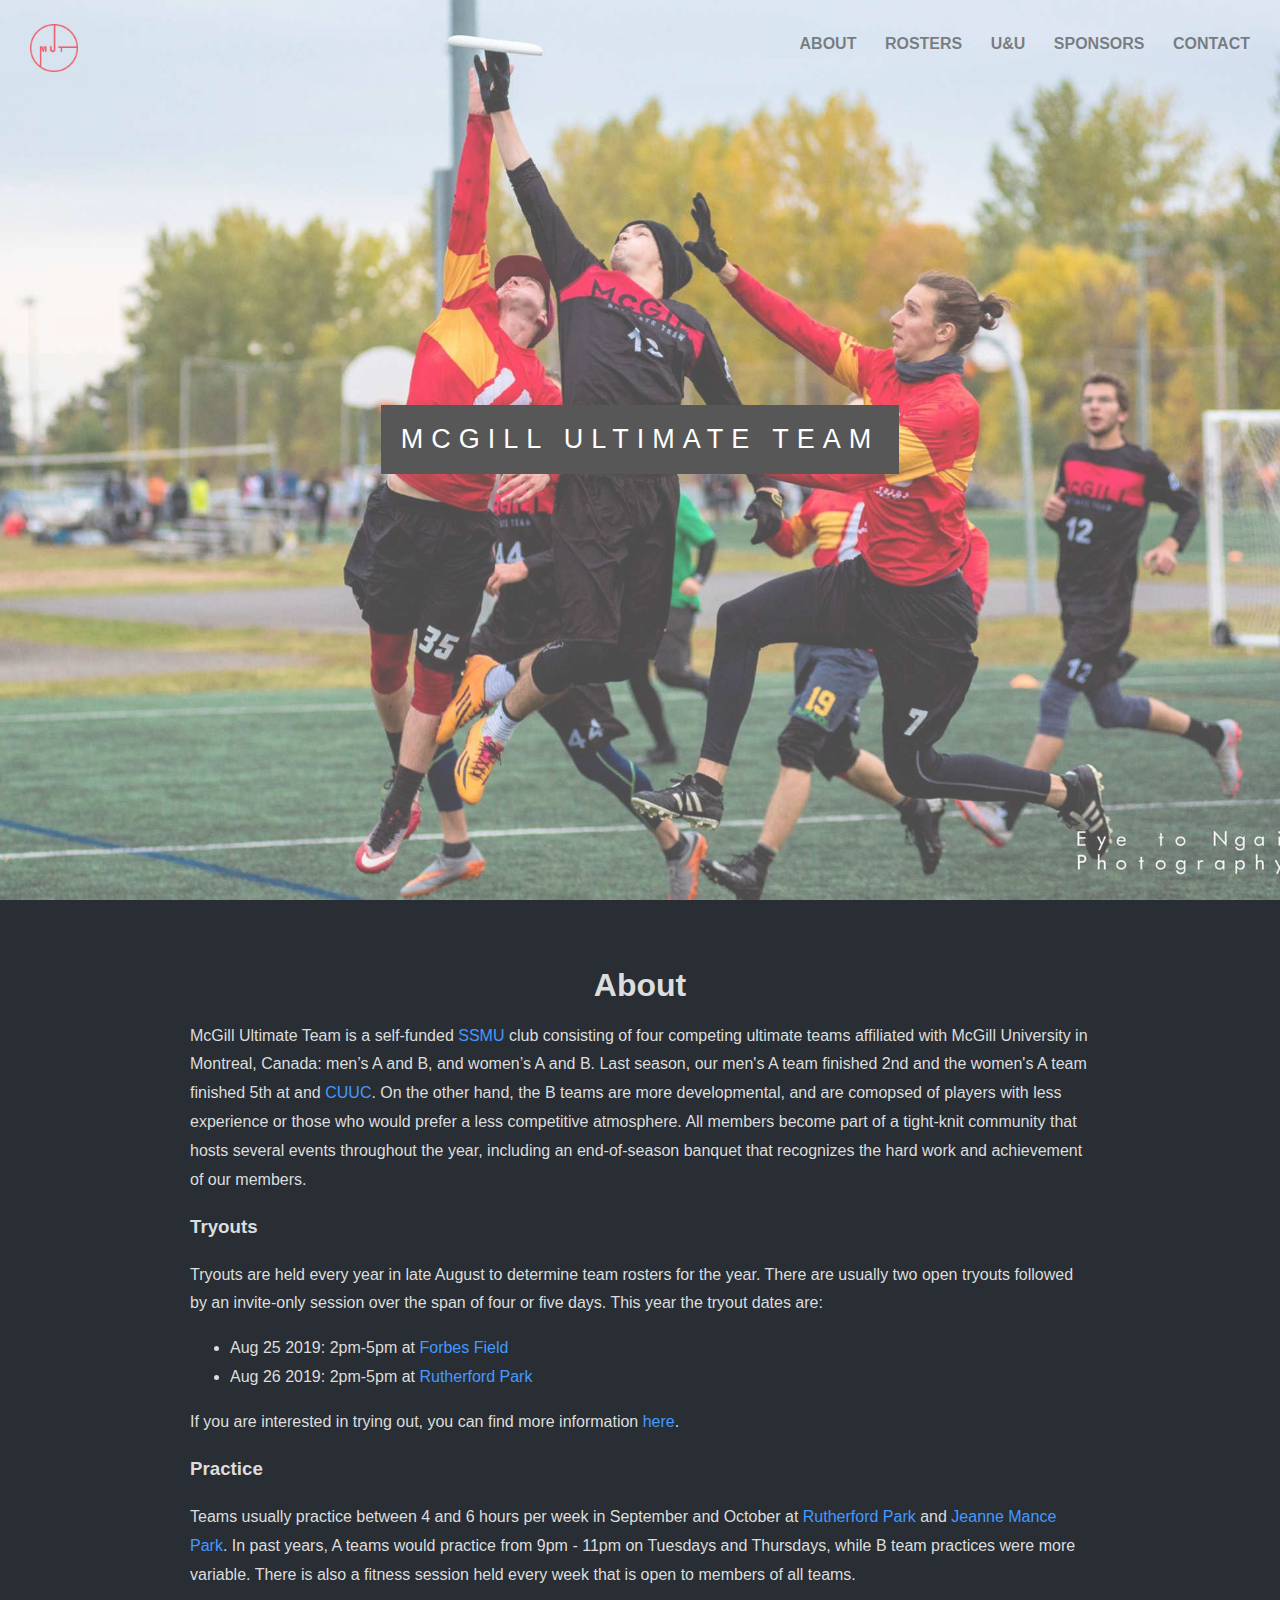
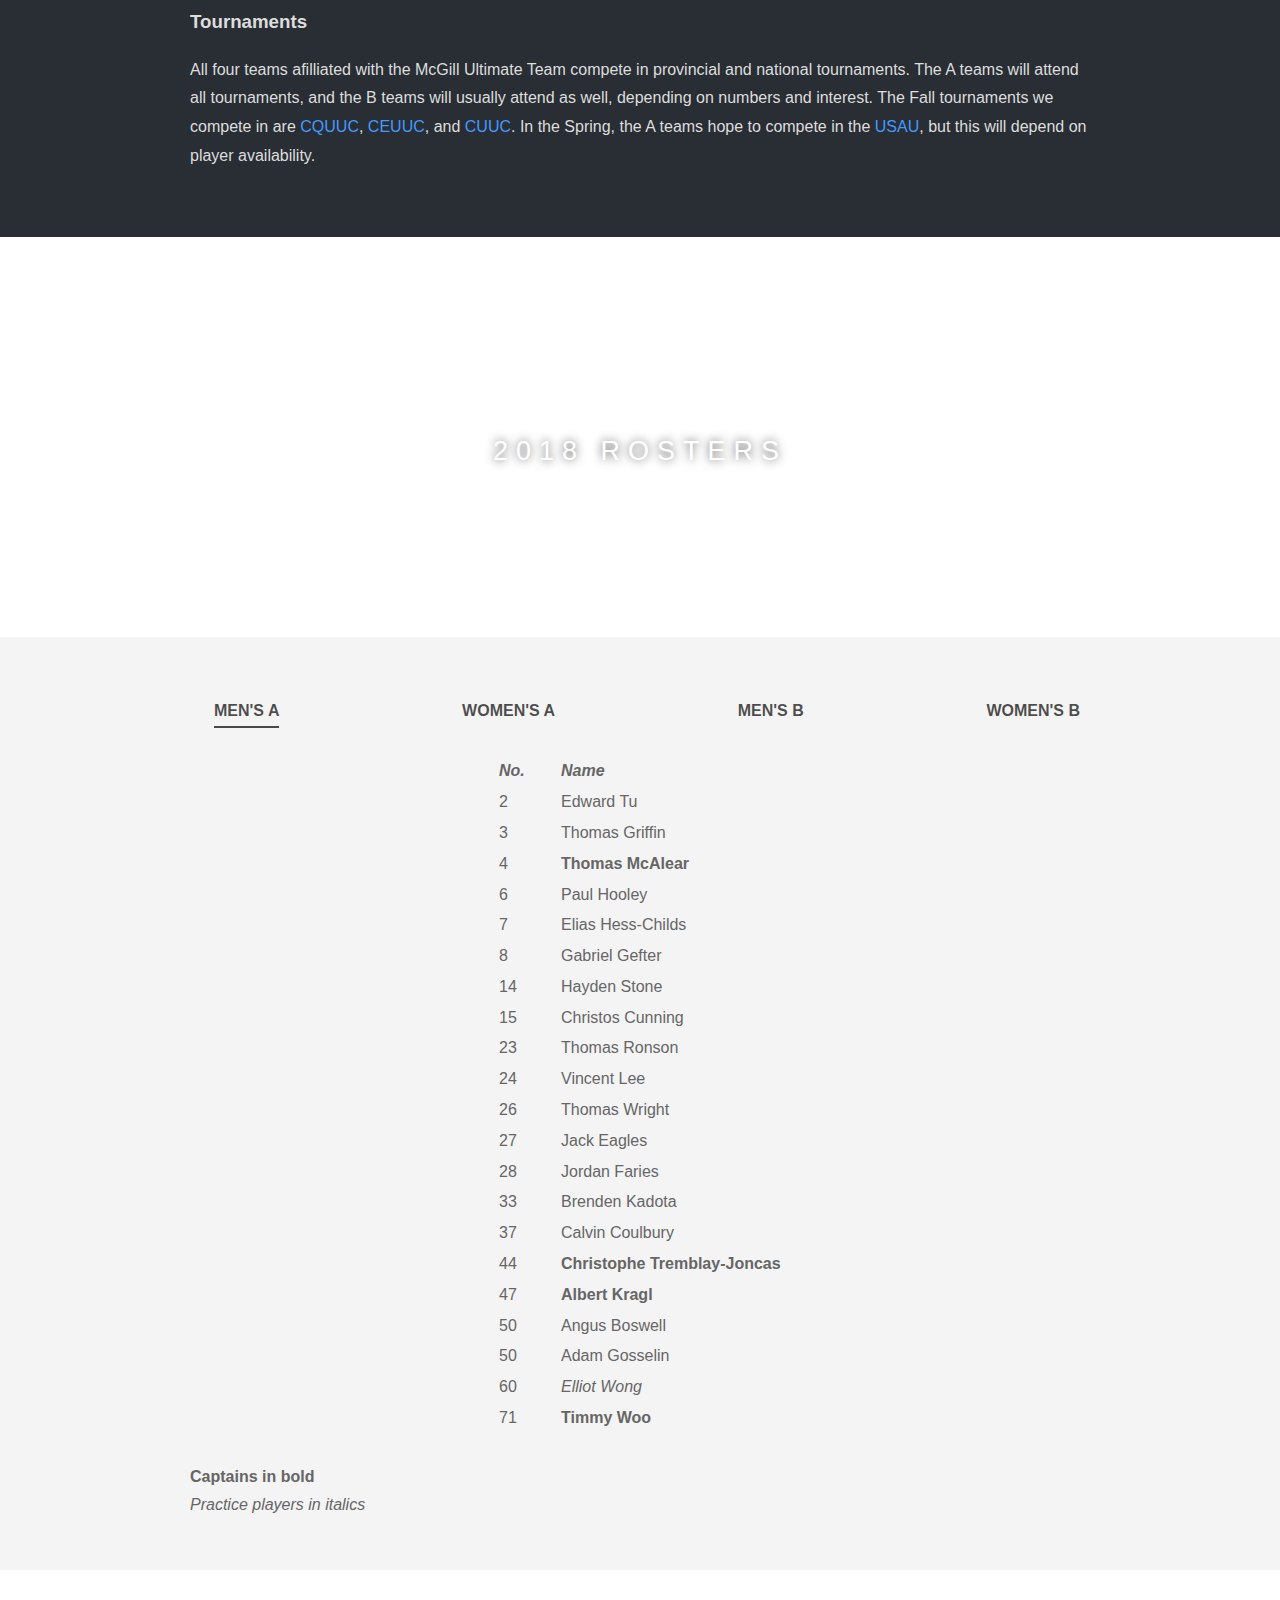
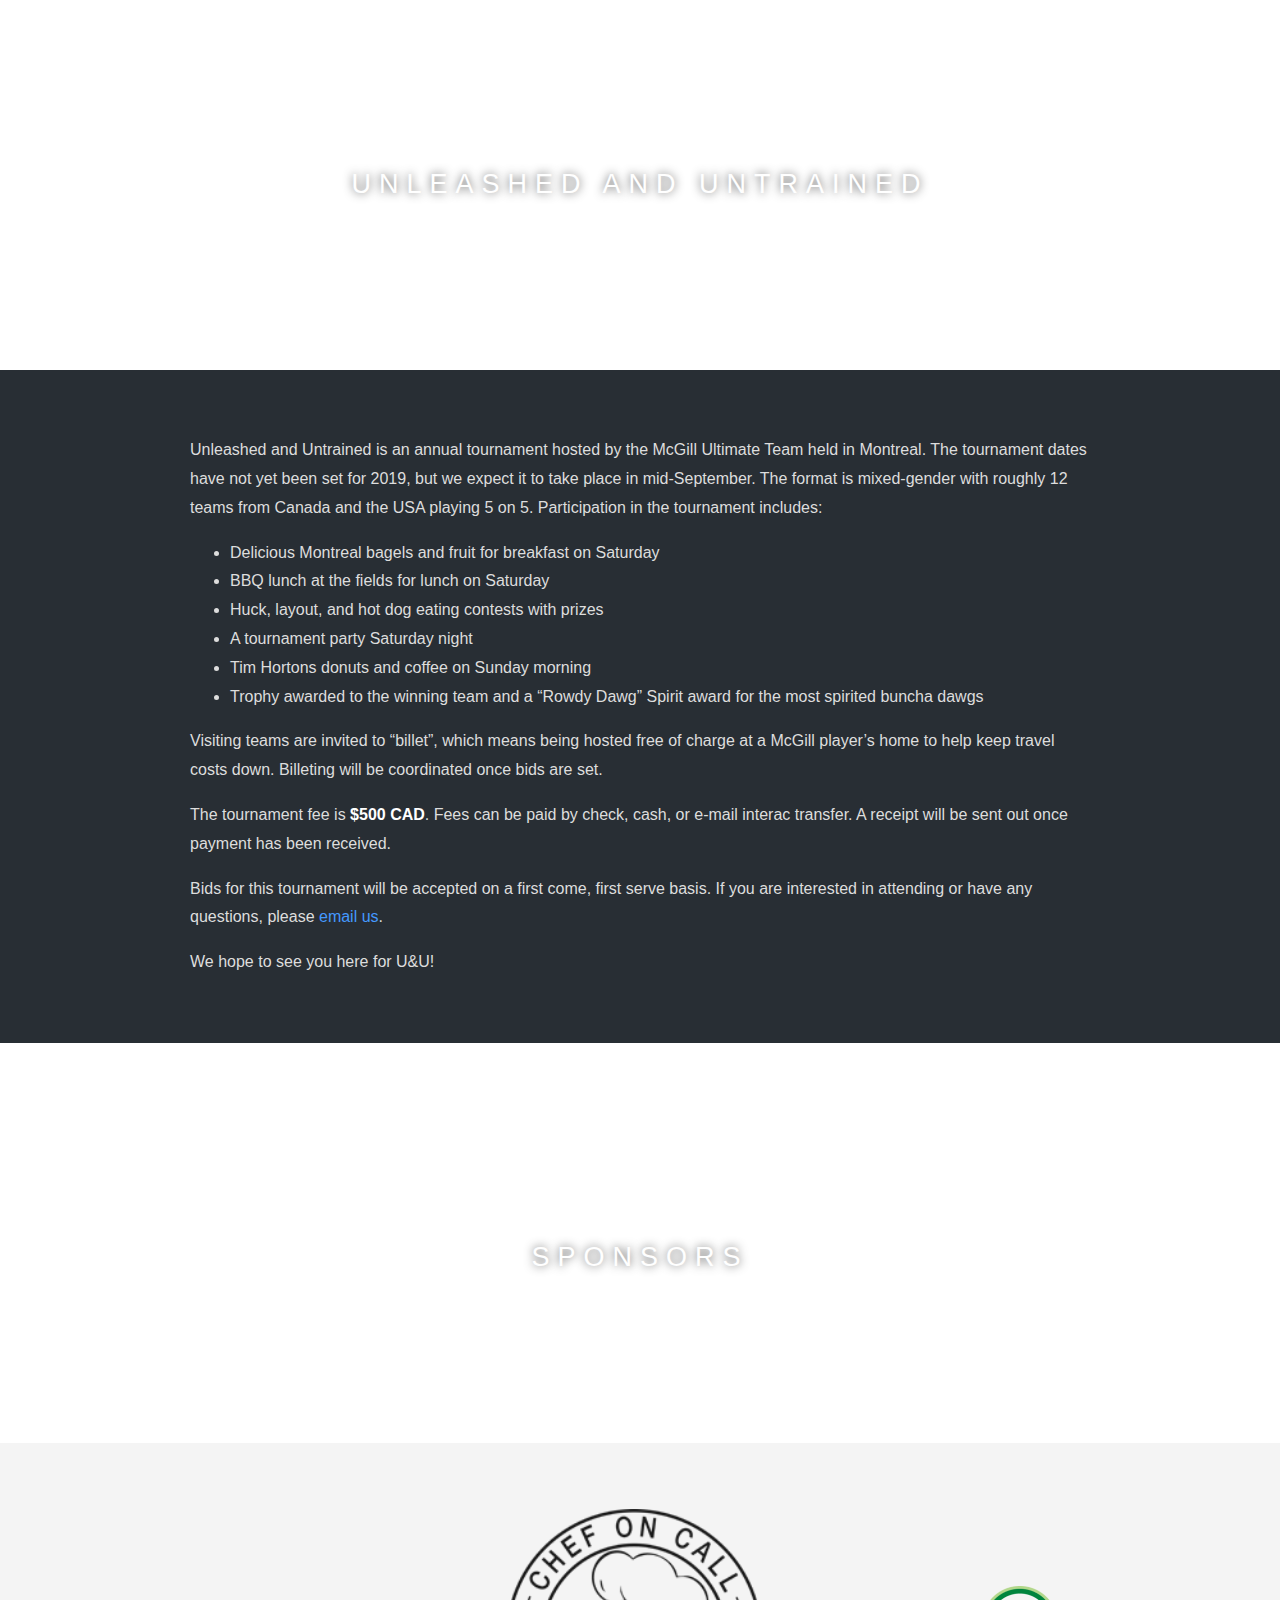
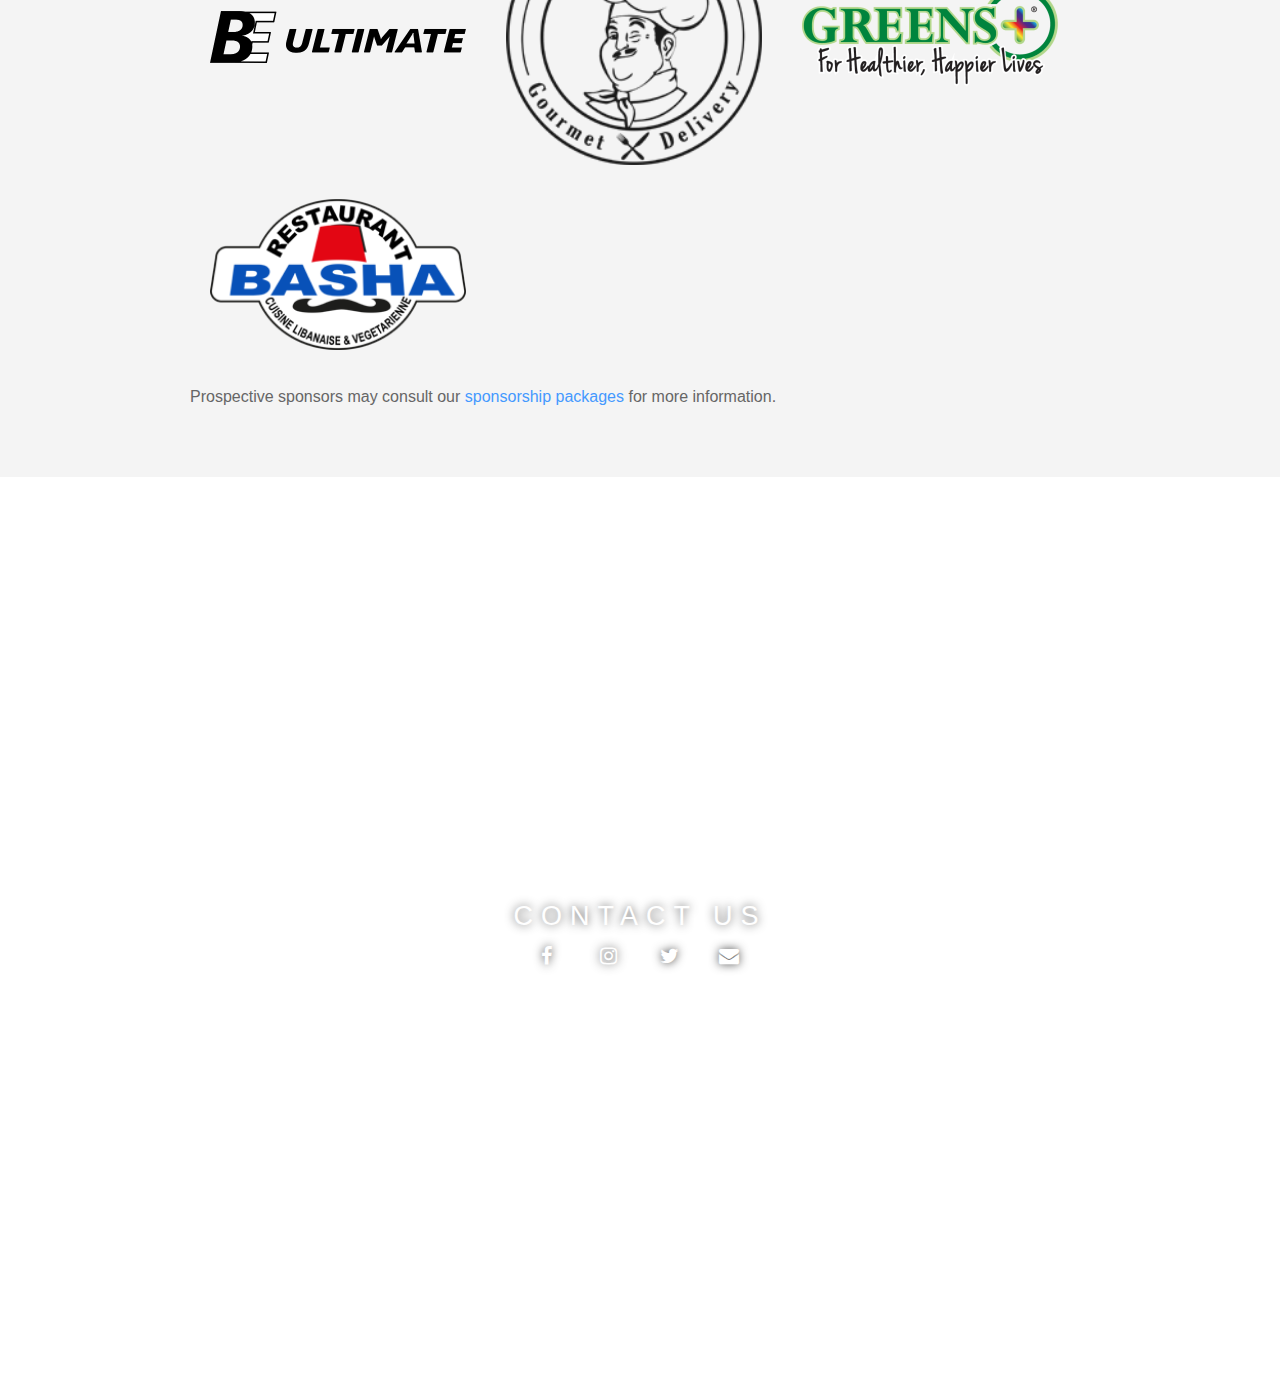
==== commit 06c44a5c: "updated tryouts locations" ====
--- a/index.html
+++ b/index.html
@@ -47,10 +47,9 @@
             <p>
                 Tryouts are held every year in late August to determine team rosters for the year. There are usually two open tryouts followed by an invite-only session over the span of four or five days. This year the tryout dates are:
                 <ul>
-                    <li>Aug 25 2019: 2pm-5pm</li>
-                    <li>Aug 26 2019: 2pm-5pm</li>
+                    <li>Aug 25 2019: 2pm-5pm at <a href="https://www.google.com/maps/place/Forbes+Field/@45.5110279,-73.5825263,17z/data=!4m5!3m4!1s0x4cc91a3117f031c3:0xff1e61b1cde85d9e!8m2!3d45.5110278!4d-73.5825265?hl=en">Forbes Field</a></li>
+                    <li>Aug 26 2019: 2pm-5pm at <a href="https://www.google.com/maps/place/Rutherford+Park/@45.5067225,-73.5821244,17z/data=!3m1!4b1!4m5!3m4!1s0x4cc91b7ed8a528b9:0x4886bb8aa940d06d!8m2!3d45.5067188!4d-73.5799304?hl=en" target="_blank">Rutherford Park</a></li>
                 </ul>
-                Both tryouts will take place at <a href="https://www.google.com/maps/place/Rutherford+Park/@45.5067225,-73.5821244,17z/data=!3m1!4b1!4m5!3m4!1s0x4cc91b7ed8a528b9:0x4886bb8aa940d06d!8m2!3d45.5067188!4d-73.5799304?hl=en" target="_blank">Rutherford Park</a>.
 
                 If you are interested in trying out, you can find more information <a href="https://www.facebook.com/events/470593813741664" target="_blank">here</a>.
             </p>
@@ -199,6 +198,7 @@
     integrity="sha256-FgpCb/KJQlLNfOu91ta32o/NMZxltwRo8QtmkMRdAu8="
     crossorigin="anonymous"></script>
 
+    <script src="/js/roster.js"></script>
     <script src="/js/main.js"></script>
     
 </body>
--- a/css/styles.css
+++ b/css/styles.css
@@ -1,315 +1,324 @@
-body, html {
-    height: 100%;
-    margin: 0;
-    font-size: 16px;
-    font-family: "Lato", sans-serif;
-    font-weight: 400;
-    line-height: 1.8em;
-    color: #666;
+body,
+html {
+  height: 100%;
+  margin: 0;
+  font-size: 16px;
+  font-family: "Lato", sans-serif;
+  font-weight: 400;
+  line-height: 1.8em;
+  color: #666;
 }
 
 /* ---Logo and Navigation--- */
 
 .logo {
-    float: left;
-    margin: 24px 0 0 30px;
+  float: left;
+  margin: 24px 0 0 30px;
 }
 
 .logo img {
-    width: 48px;
+  width: 48px;
 }
 
 #main-nav {
-    float: right;
-    margin: 30px 30px 0 0;
+  float: right;
+  margin: 30px 30px 0 0;
 }
 
 nav a {
-    display: inline-block;
-    margin-left: 24px;
-    font-size: 16px;
-    font-weight: 700;
-    text-transform: uppercase;
-    color: rgba(1, 1, 1, 0.7);
-    text-decoration: none;
+  display: inline-block;
+  margin-left: 24px;
+  font-size: 16px;
+  font-weight: 700;
+  text-transform: uppercase;
+  color: rgba(1, 1, 1, 0.7);
+  text-decoration: none;
 }
 
 #roster-nav {
-    float: center;
-    margin: 10px 10px 0 0;
+  float: center;
+  margin: 10px 10px 0 0;
 }
 
 nav a:hover {
-    color: #000;
+  color: #000;
 }
 
 nav a.icon {
-    display: none;
+  display: none;
 }
 
 .highlight {
-    border-bottom: 2px solid rgba(1, 1, 1, 0.7);
+  border-bottom: 2px solid rgba(1, 1, 1, 0.7);
 }
 
 /* ---Parallax Images--- */
 
-.pimg1, .pimg2, .pimg3, .pimg4, .pimg5 {
-    opacity: 0.7;
-    position: relative;
-    background-position: center;
-    background-size: cover;
-    background-repeat: no-repeat;
-    background-attachment: fixed;
+.pimg1,
+.pimg2,
+.pimg3,
+.pimg4,
+.pimg5 {
+  opacity: 0.7;
+  position: relative;
+  background-position: center;
+  background-size: cover;
+  background-repeat: no-repeat;
+  background-attachment: fixed;
 }
 
 .pimg1 {
-    background-image: url(../img/background.jpg);
-    min-height: 100%;
+  background-image: url(../img/background.jpg);
+  min-height: 100%;
 }
 
 .pimg2 {
-    background-image: url(../img/on_the_line.jpg);
-    min-height: 400px;
+  background-image: url(../img/on_the_line.jpg);
+  min-height: 400px;
 }
 
 .pimg3 {
-    background-image: url(../img/women_a_cheer.jpg);
-    min-height: 400px;
+  background-image: url(../img/women_a_cheer.jpg);
+  min-height: 400px;
 }
 
 .pimg4 {
-    background-image: url(../img/amy_throw.jpg);
-    min-height: 400px;
+  background-image: url(../img/amy_throw.jpg);
+  min-height: 400px;
 }
 
 .pimg5 {
-    background-image: url(../img/jordan.jpg);
-    min-height: 100%;
+  background-image: url(../img/jordan.jpg);
+  min-height: 100%;
 }
 
 .ptext {
-    position: absolute;
-    top: 45%;
-    width: 100%;
-    text-align: center;
-    color: #000;
-    font-size: 27px;
-    letter-spacing: 8px;
-    text-transform: uppercase;
+  position: absolute;
+  top: 45%;
+  width: 100%;
+  text-align: center;
+  color: #000;
+  font-size: 27px;
+  letter-spacing: 8px;
+  text-transform: uppercase;
 }
 
 .ptext .border {
-    background-color: #111;
-    color: #fff;
-    padding: 20px;
-    display: inline-block;
-}
-
-.ptext .border.trans{
-    background-color:transparent;
-    text-shadow: 0 0 10px #000;
+  background-color: #111;
+  color: #fff;
+  padding: 20px;
+  display: inline-block;
+}
+
+.ptext .border.trans {
+  background-color: transparent;
+  text-shadow: 0 0 10px #000;
 }
 
 /* ---Sections--- */
 
 .section {
-    padding: 50px 30px;
+  padding: 50px 30px;
 }
 
 .section h1 {
-    text-align: center;
+  text-align: center;
 }
 
 .section-light {
-    background-color: #f4f4f4;
-    color: #666;
+  background-color: #f4f4f4;
+  color: #666;
 }
 
 .section-dark {
-    background-color: #282e34;
-    color: #ddd;
+  background-color: #282e34;
+  color: #ddd;
 }
 
 .section-dark strong {
-    color: #fff;
+  color: #fff;
 }
 
 .section-text {
-    text-align: left;
-    max-width: 900px;
-    margin: auto;
+  text-align: left;
+  max-width: 900px;
+  margin: auto;
 }
 
 .section a {
-    color: #4499ff;
-    text-decoration: none;
+  color: #4499ff;
+  text-decoration: none;
 }
 
 .row {
-    display: flex;
+  display: flex;
 }
 
 .row .column {
-    display: inline-block;
-    margin: auto;
+  display: inline-block;
+  margin: auto;
 }
 
 .row .column table {
-    border-spacing: 0px 0px;
+  border-spacing: 0px 0px;
 }
 
 .row .column th {
-    text-align: left;
-    font-style: italic;
+  text-align: left;
+  font-style: italic;
 }
 
 /* ---Special Formatting--- */
 
 #roster-nav a {
-    display: flex;
-    font-size: 16px;
-    font-weight: 700;
-    text-transform: uppercase;
-    color: rgba(1, 1, 1, 0.7);
-    text-decoration: none;
+  display: flex;
+  font-size: 16px;
+  font-weight: 700;
+  text-transform: uppercase;
+  color: rgba(1, 1, 1, 0.7);
+  text-decoration: none;
 }
 
 #roster-nav {
-    display: flex; 
-    justify-content: space-between;
-    flex-flow: row wrap;
+  display: flex;
+  justify-content: space-between;
+  flex-flow: row wrap;
 }
 
 #roster-table {
-    max-width: 300px;
+  max-width: 300px;
 }
 
 .roster-number {
-    width: 60px;
+  width: 60px;
 }
 
 .roster-name {
-    width: 220px;
+  width: 220px;
 }
 
 #sponsor-list {
-    margin: 0 auto;
-    width: 900px;
-    padding-left: 0;
-    font-size: 0;
+  margin: 0 auto;
+  width: 900px;
+  padding-left: 0;
+  font-size: 0;
 }
 
 .company-logo {
-    display: inline-block;
-    font-size: 18px;
-    list-style-type: none;
-    width: 256px;
-    line-height: 50px;
-    margin: 16px 20px;
-    box-sizing: border-box;
-    text-align: center;
+  display: inline-block;
+  font-size: 18px;
+  list-style-type: none;
+  width: 256px;
+  line-height: 50px;
+  margin: 16px 20px;
+  box-sizing: border-box;
+  text-align: center;
 }
 
 .company-logo img {
-    width: 256px;
-    transition: opacity .2s, visibility .2s;
-    vertical-align: middle;
+  width: 256px;
+  transition: opacity 0.2s, visibility 0.2s;
+  vertical-align: middle;
 }
 
 .company-logo img:hover {
-    opacity: 0.7;
+  opacity: 0.7;
 }
 
 #social {
-    text-align: center;
+  text-align: center;
 }
 
 /* ---Font Awesome Icons--- */
 div > .fa {
-    padding: 10px;
-    font-size: 20px;
-    width: 20px;
+  padding: 10px;
+  font-size: 20px;
+  width: 20px;
+  text-align: center;
+  text-decoration: none;
+  /* border-radius: 50%; */
+  margin: 5px 2px;
+  /* background: #444; */
+  color: #fff;
+}
+
+div > .fa:hover {
+  opacity: 0.7;
+}
+
+/* ---Different Screen Sizes--- */
+
+@media screen and (max-width: 720px) {
+  .pimg1,
+  .pimg2,
+  .pimg3,
+  .pimg4,
+  .pimg5 {
+    background-attachment: scroll;
+  }
+
+  nav a {
+    display: none;
+  }
+
+  nav a.icon {
+    float: right;
+    display: block;
+  }
+
+  nav.responsive {
+    position: relative;
+  }
+
+  nav.responsive a.icon {
+    position: absolute;
+    right: 0;
+    top: 0;
+  }
+
+  nav.responsive a {
+    float: none;
+    display: block;
+    text-align: left;
+  }
+}
+
+@media screen and (min-width: 721px) and (max-width: 1020px) {
+  #sponsor-list {
+    width: 600px;
+  }
+}
+
+@media screen and (min-width: 421px) and (max-width: 720px) {
+  #sponsor-list {
+    width: 300px;
+  }
+}
+
+@media screen and (max-width: 420px) {
+  #sponsor-list {
+    width: 100%;
+  }
+
+  .company-logo {
+    width: 100%;
+    padding: 16px 16px;
+    margin: 0;
+  }
+
+  .company-logo img {
+    width: 100%;
+  }
+}
+
+@media screen and (max-width: 489px) {
+  #roster-nav {
+    display: inline-block;
     text-align: center;
-	text-decoration: none;
-	/* border-radius: 50%; */
-    margin: 5px 2px;
-	/* background: #444; */
-	color: #fff;
-}
-
-div > .fa:hover {
-    opacity: 0.7;
-}
-
-/* ---Different Screen Sizes--- */
-
-@media screen and (max-width: 720px) {
-    .pimg1, .pimg2, .pimg3, .pimg4, .pimg5 {
-        background-attachment: scroll;
-    }
-
-    nav a {
-        display: none;
-    }
-
-    nav a.icon {
-        float: right;
-        display: block;
-    }
-
-    nav.responsive {
-        position: relative;
-    }
-
-    nav.responsive a.icon {
-        position: absolute;
-        right: 0;
-        top: 0;
-    } 
-
-    nav.responsive a {
-        float: none;
-        display: block;
-        text-align: left;
-    }
-}
-
-@media screen and (min-width: 721px) and (max-width: 1020px) {
-    #sponsor-list {
-        width: 600px;
-    }
-}
-
-@media screen and (min-width: 421px) and (max-width: 720px) {
-    #sponsor-list {
-        width: 300px;
-    }
-}
-
-@media screen and (max-width: 420px) {
-    #sponsor-list {
-        width: 100%;
-    }
-
-    .company-logo {
-        width: 100%;
-        padding: 16px 16px;
-        margin: 0;
-    }
-
-    .company-logo img {
-        width: 100%;
-    }
-}
-
-@media screen and (max-width: 489px) {
-    #roster-nav {
-        display: inline-block;
-        text-align: center;
-    }
-    .wrapper {
-        display: flex;
-        justify-content: center;
-        align-items: center;
-    }
-}+  }
+  .wrapper {
+    display: flex;
+    justify-content: center;
+    align-items: center;
+  }
+}
